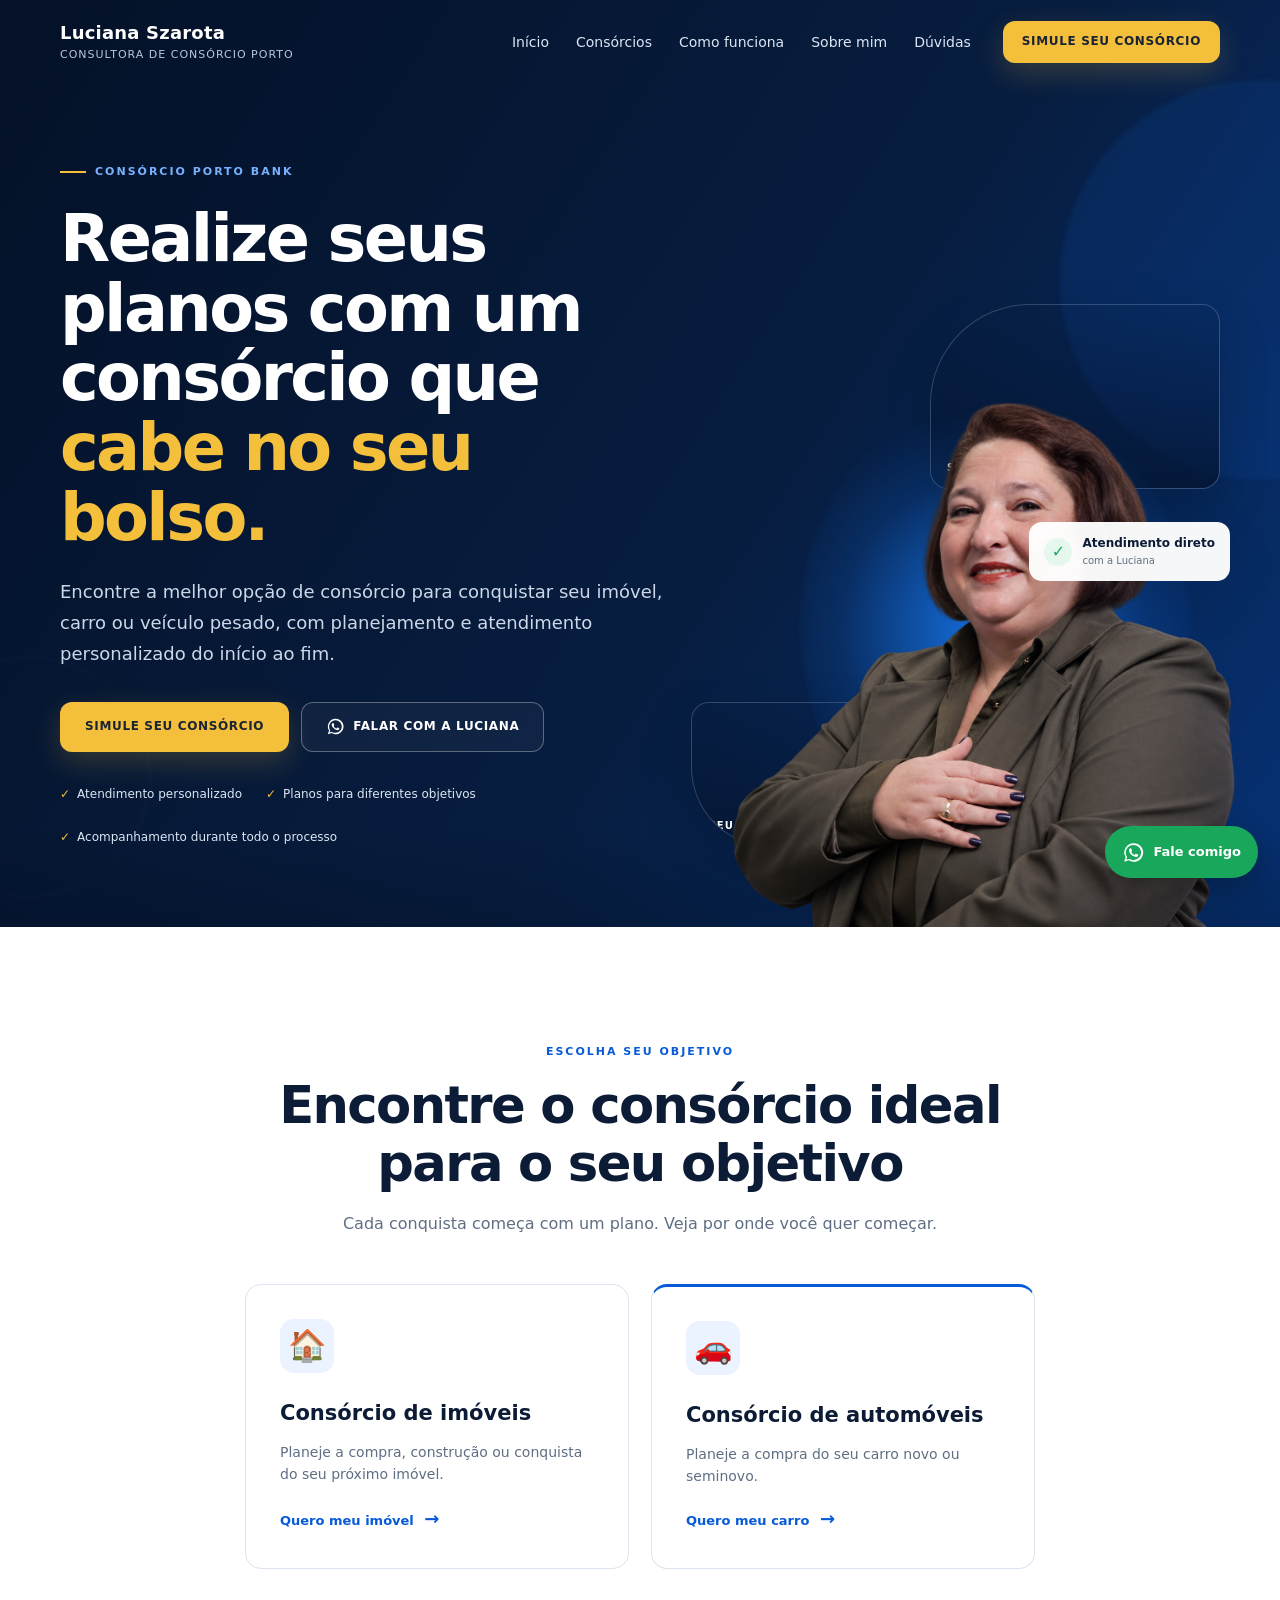
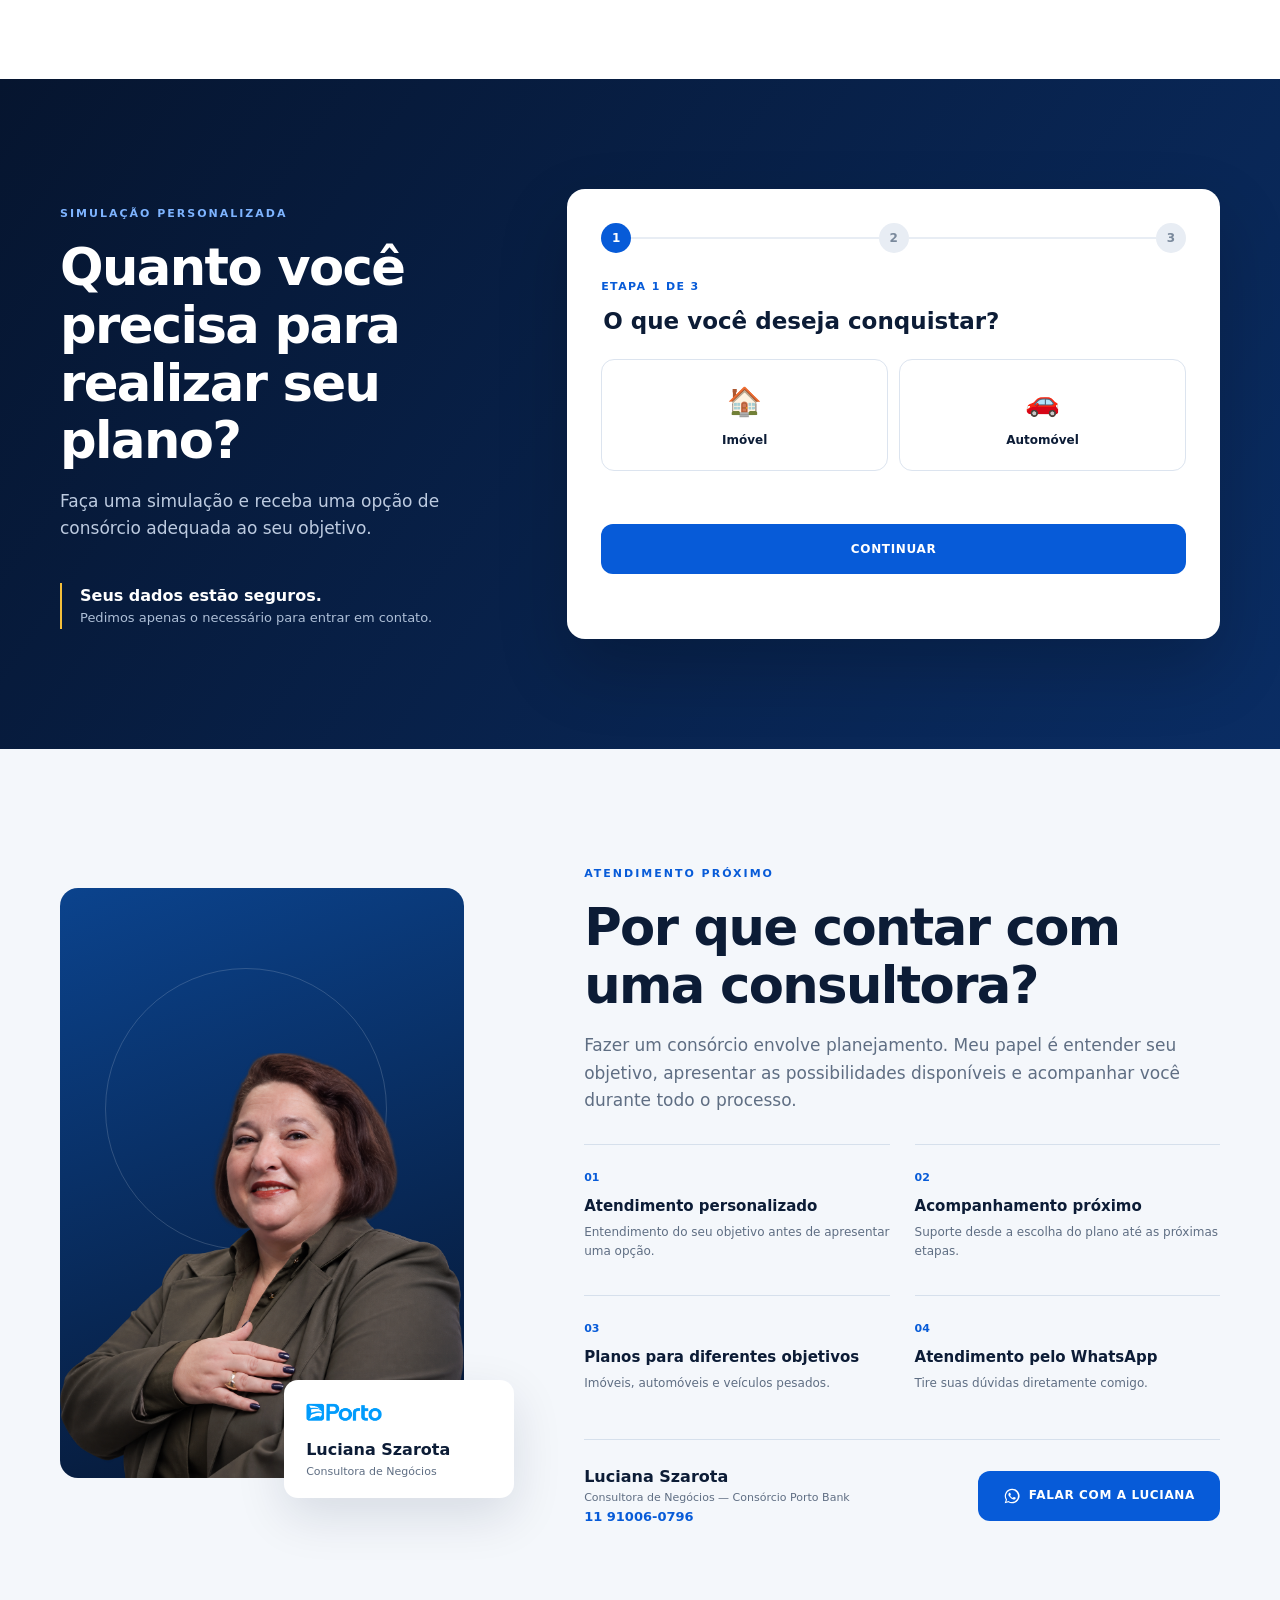
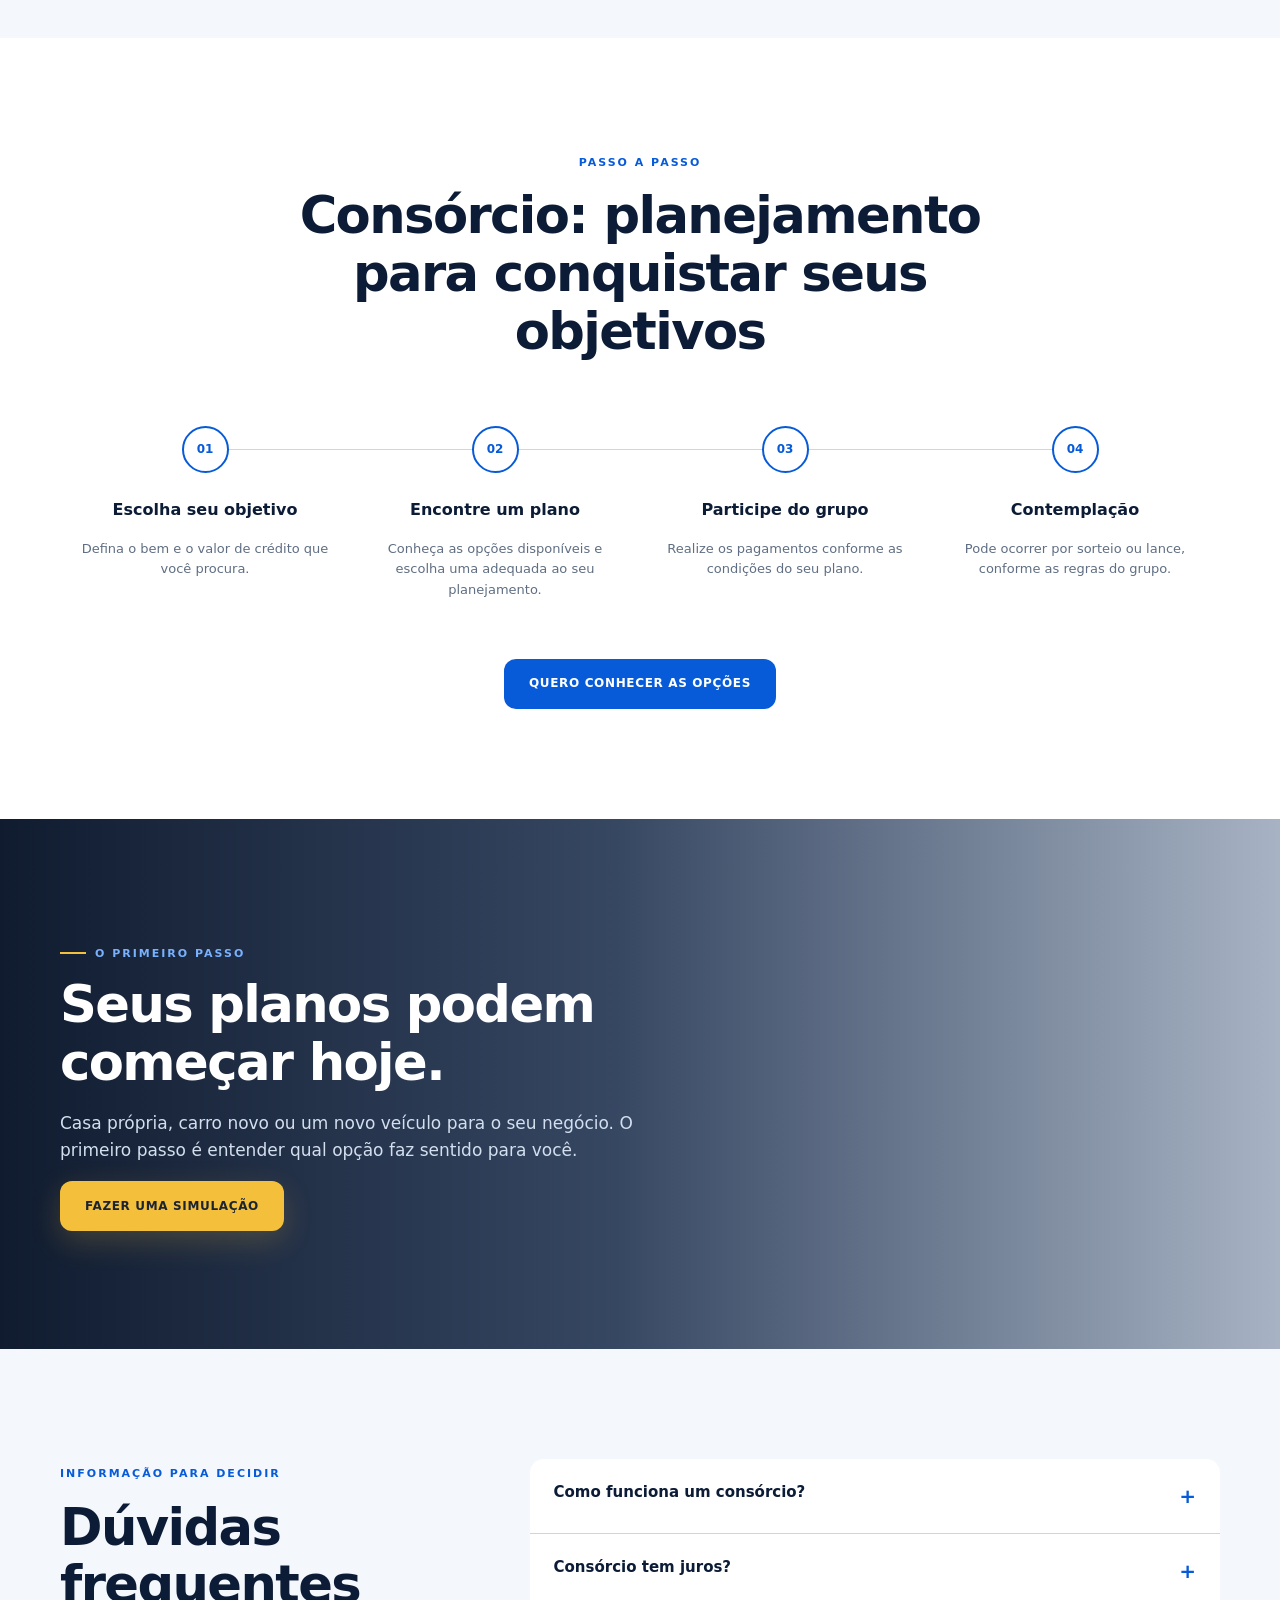
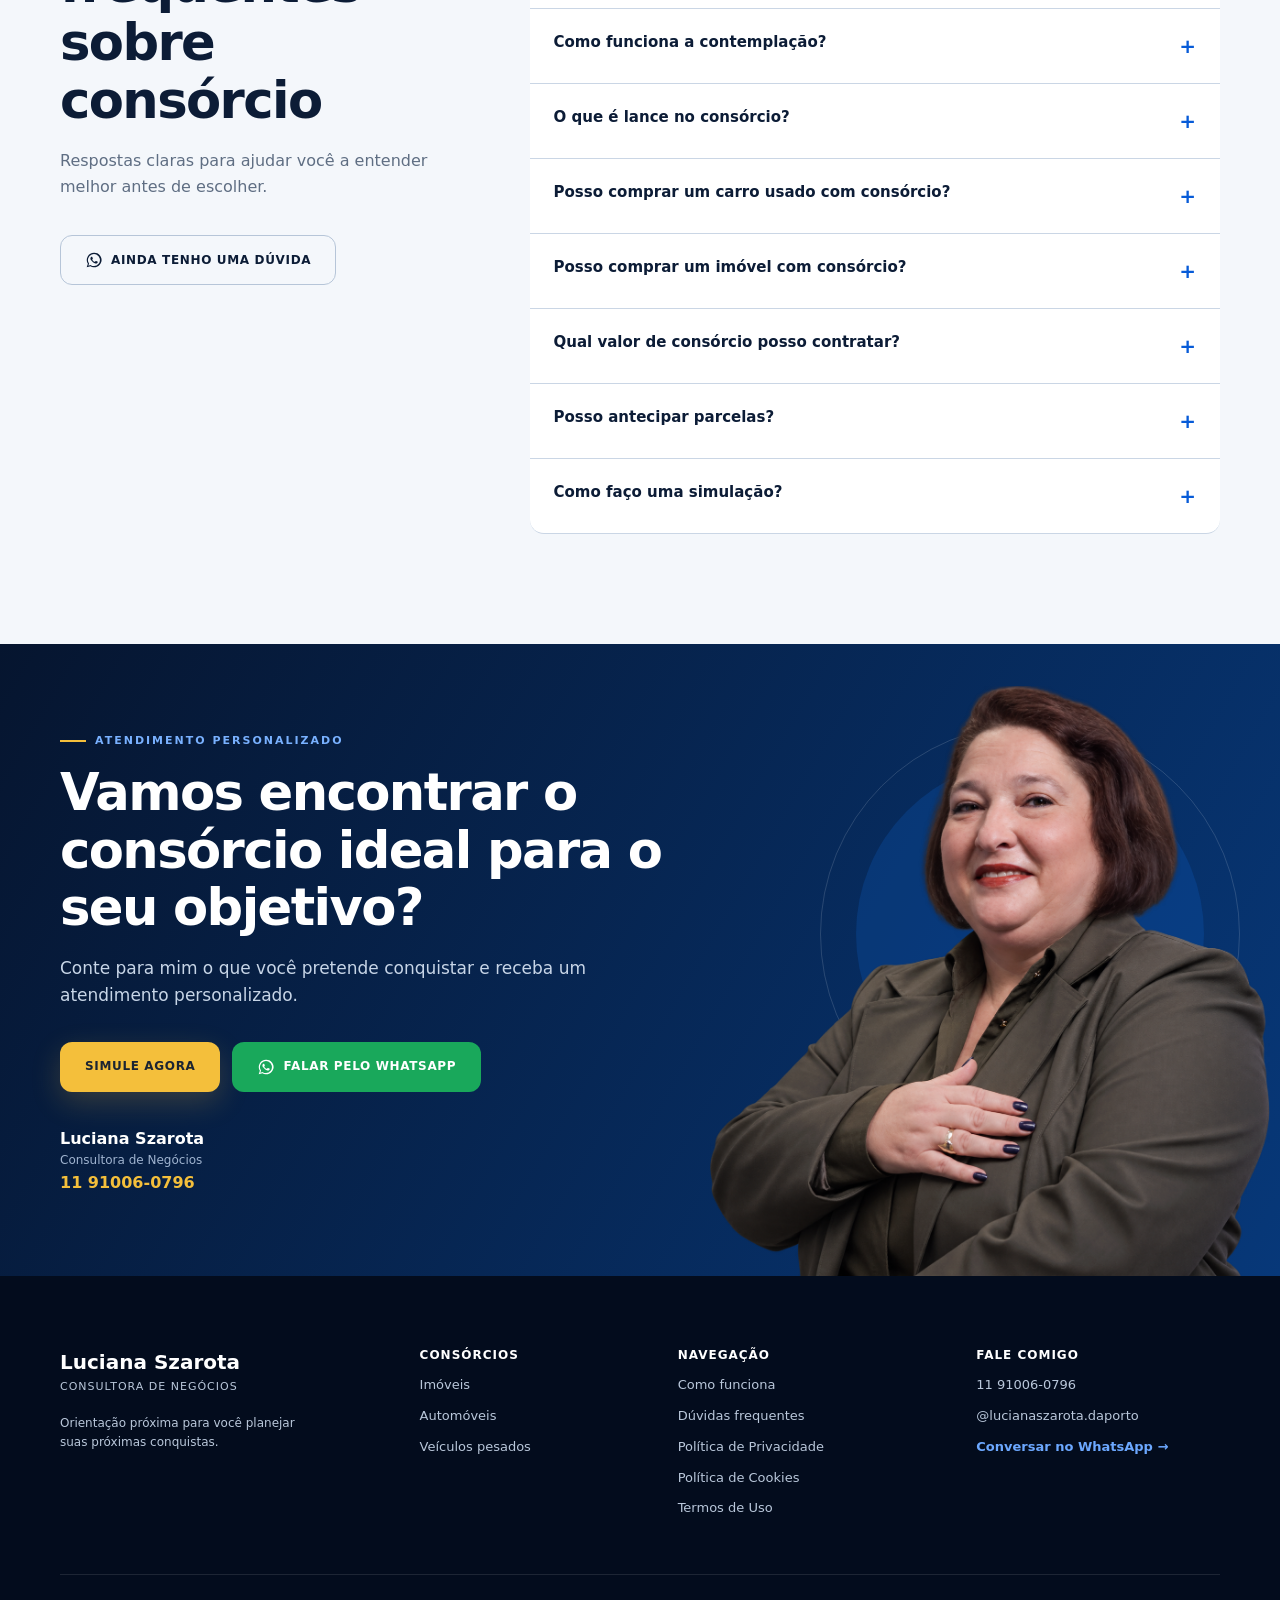
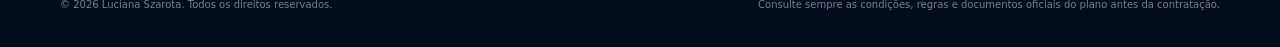
==== index.html @ fc669a44 "feat: Cria projeto" ====
<!doctype html>
<html lang="pt-BR">
<head>
  <meta charset="utf-8">
  <meta name="viewport" content="width=device-width, initial-scale=1">
  <title>Consórcio Porto Bank | Luciana Szarota - Consultora</title>
  <meta name="description" content="Simule seu consórcio de imóvel, automóvel ou veículo pesado com atendimento personalizado. Fale com Luciana Szarota e conheça as opções disponíveis.">
  <meta name="theme-color" content="#06152f">
  <link rel="canonical" href="https://lucianaszarota.com.br/">
  <meta property="og:type" content="website"><meta property="og:locale" content="pt_BR">
  <meta property="og:title" content="Consórcio Porto Bank | Luciana Szarota">
  <meta property="og:description" content="Planejamento e atendimento personalizado para o consórcio que combina com seu objetivo.">
  <meta property="og:url" content="https://lucianaszarota.com.br/">
  <meta property="og:image" content="https://lucianaszarota.com.br/img/luciana.png">
  <meta name="twitter:card" content="summary_large_image">
  <meta name="twitter:title" content="Consórcio Porto Bank | Luciana Szarota">
  <meta name="twitter:description" content="Simule seu consórcio com atendimento personalizado.">
  <link rel="preload" href="img/luciana.png" as="image" fetchpriority="high">
  <link rel="stylesheet" href="styles.css">
  <script type="application/ld+json">{"@context":"https://schema.org","@graph":[{"@type":"Person","name":"Luciana Szarota","jobTitle":"Consultora de Negócios — Consórcio Porto Bank","telephone":"+55 11 91006-0796","sameAs":["https://www.instagram.com/lucianaszarota.daporto/"]},{"@type":"WebSite","name":"Luciana Szarota — Consórcio Porto Bank","url":"https://lucianaszarota.com.br/","inLanguage":"pt-BR"}]}</script>
</head>
<body>
  <a class="skip-link" href="#conteudo">Pular para o conteúdo</a>
  <header class="site-header" id="header">
    <div class="container header-inner">
      <a class="brand" href="#inicio" aria-label="Luciana Szarota, início"><strong>Luciana Szarota</strong><span>Consultora de Consórcio Porto</span></a>
      <nav class="desktop-nav" aria-label="Navegação principal"><a href="#inicio">Início</a><a href="#consorcios">Consórcios</a><a href="#como-funciona">Como funciona</a><a href="#sobre">Sobre mim</a><a href="#duvidas">Dúvidas</a></nav>
      <a class="button button-gold header-cta" href="#simulacao" data-event="header_simulation_click">Simule seu consórcio</a>
      <button class="menu-toggle" aria-label="Abrir menu" aria-controls="mobile-menu" aria-expanded="false"><span></span><span></span><span></span></button>
    </div>
    <nav class="mobile-nav" id="mobile-menu" aria-label="Navegação móvel"><a href="#inicio">Início</a><a href="#consorcios">Consórcios</a><a href="#como-funciona">Como funciona</a><a href="#sobre">Sobre mim</a><a href="#duvidas">Dúvidas</a><a href="#simulacao">Simular agora</a></nav>
  </header>

  <main id="conteudo">
    <section class="hero" id="inicio">
      <div class="hero-orb orb-one"></div><div class="hero-orb orb-two"></div>
      <div class="container hero-grid">
        <div class="hero-copy reveal">
          <span class="eyebrow"><span></span> Consórcio Porto Bank</span>
          <h1>Realize seus planos com um consórcio que <em>cabe no seu bolso.</em></h1>
          <p class="hero-description">Encontre a melhor opção de consórcio para conquistar seu imóvel, carro ou veículo pesado, com planejamento e atendimento personalizado do início ao fim.</p>
          <div class="hero-actions"><a class="button button-gold" href="#simulacao" data-event="hero_simulation_click">Simule seu consórcio</a><a class="button button-outline" href="#" data-whatsapp="geral"><img class="whatsapp-icon" src="img/whatsapp.svg" alt="">Falar com a Luciana</a></div>
          <ul class="trust-list"><li>Atendimento personalizado</li><li>Planos para diferentes objetivos</li><li>Acompanhamento durante todo o processo</li></ul>
        </div>
        <div class="hero-visual reveal" aria-label="Luciana Szarota, consultora de consórcios">
          <div class="asset asset-house" aria-hidden="true"><span>Seu novo lar</span></div>
          <div class="asset asset-car" aria-hidden="true"><span>Seu próximo carro</span></div>
          <div class="portrait-halo"></div>
          <img class="luciana-hero" src="img/luciana.png" width="1224" height="1287" alt="Luciana Szarota, consultora de negócios" fetchpriority="high">
          <div class="consultant-badge"><span class="badge-check">✓</span><div><strong>Atendimento direto</strong><small>com a Luciana</small></div></div>
        </div>
      </div>
    </section>

    <section class="section categories" id="consorcios">
      <div class="container"><div class="section-heading reveal"><span class="kicker">Escolha seu objetivo</span><h2>Encontre o consórcio ideal para o seu objetivo</h2><p>Cada conquista começa com um plano. Veja por onde você quer começar.</p></div>
        <div class="category-grid">
          <article class="category-card reveal"><span class="line-icon" aria-hidden="true">🏠</span><h3>Consórcio de imóveis</h3><p>Planeje a compra, construção ou conquista do seu próximo imóvel.</p><a href="#simulacao" data-category="imovel">Quero meu imóvel <span>→</span></a></article>
          <article class="category-card featured reveal"><span class="line-icon" aria-hidden="true">🚗</span><h3>Consórcio de automóveis</h3><p>Planeje a compra do seu carro novo ou seminovo.</p><a href="#simulacao" data-category="automovel">Quero meu carro <span>→</span></a></article>
        </div>
      </div>
    </section>

    <section class="section simulator-section" id="simulacao">
      <div class="container simulator-grid">
        <div class="simulator-intro reveal"><span class="kicker light">Simulação personalizada</span><h2>Quanto você precisa para realizar seu plano?</h2><p>Faça uma simulação e receba uma opção de consórcio adequada ao seu objetivo.</p><div class="privacy-note"><strong>Seus dados estão seguros.</strong><span>Pedimos apenas o necessário para entrar em contato.</span></div></div>
        <form class="simulator reveal" id="lead-form" novalidate>
          <div class="steps" aria-label="Progresso da simulação"><span class="active">1</span><i></i><span>2</span><i></i><span>3</span></div>
          <div class="form-step active" data-step="1"><p class="step-label">Etapa 1 de 3</p><fieldset><legend>O que você deseja conquistar?</legend><div class="choice-grid"><label><input type="radio" name="objetivo" value="Imóvel"><span class="choice-icon">🏠</span><b>Imóvel</b></label><label><input type="radio" name="objetivo" value="Automóvel"><span class="choice-icon">🚗</span><b>Automóvel</b></label></div></fieldset><p class="form-error" role="alert"></p><button type="button" class="button button-blue next-step">Continuar</button></div>
          <div class="form-step" data-step="2"><p class="step-label">Etapa 2 de 3</p><label for="credito"><strong>Qual o valor aproximado do crédito que você procura?</strong></label><output id="credit-output" for="credito">R$ 250.000</output><input type="range" id="credito" name="credito" min="25000" max="1000000" step="5000" value="250000"><div class="range-labels"><span>R$ 25 mil</span><span>R$ 1 milhão</span></div><div class="step-buttons"><button type="button" class="text-button prev-step">← Voltar</button><button type="button" class="button button-blue next-step">Continuar</button></div></div>
          <div class="form-step" data-step="3"><p class="step-label">Etapa 3 de 3</p><p class="form-title">Como a Luciana pode falar com você?</p><div class="field-row"><label for="nome">Nome</label><input id="nome" name="nome" type="text" autocomplete="name" placeholder="Seu nome" required minlength="2"></div><div class="field-row"><label for="whatsapp">WhatsApp</label><input id="whatsapp" name="whatsapp" type="tel" inputmode="tel" autocomplete="tel" placeholder="(11) 99999-9999" required></div><div class="honeypot" aria-hidden="true"><label for="website">Não preencha</label><input id="website" name="website" tabindex="-1" autocomplete="off"></div><p class="form-error" role="alert"></p><div class="step-buttons"><button type="button" class="text-button prev-step">← Voltar</button><button type="submit" class="button button-gold">Quero receber minha simulação</button></div><small class="consent">Ao enviar seus dados, você concorda em ser contatado para receber informações relacionadas à sua simulação. Consulte nossa <a href="politica-de-privacidade.html">Política de Privacidade</a>.</small></div>
          <div class="form-success" role="status"><span class="success-icon">✓</span><h3>Simulação preparada!</h3><p>Continue pelo WhatsApp para enviar seus dados à Luciana e iniciar seu atendimento.</p><a class="button button-whatsapp" id="success-whatsapp" href="#">Continuar no WhatsApp</a></div>
        </form>
      </div>
    </section>

    <section class="section about" id="sobre"><div class="container about-grid"><div class="about-portrait reveal"><div class="portrait-card"><img src="img/luciana.png" width="1224" height="1287" loading="lazy" alt="Retrato da consultora Luciana Szarota"></div><div class="signature-card"><img src="img/porto.png" width="500" height="180" loading="lazy" alt="Porto Bank"><strong>Luciana Szarota</strong><span>Consultora de Negócios</span></div></div><div class="about-copy reveal"><span class="kicker">Atendimento próximo</span><h2>Por que contar com uma consultora?</h2><p class="lead">Fazer um consórcio envolve planejamento. Meu papel é entender seu objetivo, apresentar as possibilidades disponíveis e acompanhar você durante todo o processo.</p><div class="benefits"><div><span>01</span><h3>Atendimento personalizado</h3><p>Entendimento do seu objetivo antes de apresentar uma opção.</p></div><div><span>02</span><h3>Acompanhamento próximo</h3><p>Suporte desde a escolha do plano até as próximas etapas.</p></div><div><span>03</span><h3>Planos para diferentes objetivos</h3><p>Imóveis, automóveis e veículos pesados.</p></div><div><span>04</span><h3>Atendimento pelo WhatsApp</h3><p>Tire suas dúvidas diretamente comigo.</p></div></div><div class="contact-line"><div><strong>Luciana Szarota</strong><span>Consultora de Negócios — Consórcio Porto Bank</span><a href="tel:+5511910060796">11 91006-0796</a></div><a class="button button-blue" href="#" data-whatsapp="geral">Falar com a Luciana</a></div></div></div></section>

    <section class="section process" id="como-funciona"><div class="container"><div class="section-heading reveal"><span class="kicker">Passo a passo</span><h2>Consórcio: planejamento para conquistar seus objetivos</h2></div><div class="timeline"><article class="reveal"><span>01</span><h3>Escolha seu objetivo</h3><p>Defina o bem e o valor de crédito que você procura.</p></article><article class="reveal"><span>02</span><h3>Encontre um plano</h3><p>Conheça as opções disponíveis e escolha uma adequada ao seu planejamento.</p></article><article class="reveal"><span>03</span><h3>Participe do grupo</h3><p>Realize os pagamentos conforme as condições do seu plano.</p></article><article class="reveal"><span>04</span><h3>Contemplação</h3><p>Pode ocorrer por sorteio ou lance, conforme as regras do grupo.</p></article></div><div class="center"><a class="button button-blue" href="#simulacao">Quero conhecer as opções</a></div></div></section>

    <section class="dream-section"><div class="dream-overlay"></div><div class="container dream-content reveal"><span class="eyebrow"><span></span> O primeiro passo</span><h2>Seus planos podem começar hoje.</h2><p>Casa própria, carro novo ou um novo veículo para o seu negócio. O primeiro passo é entender qual opção faz sentido para você.</p><a class="button button-gold" href="#simulacao">Fazer uma simulação</a></div></section>

    <section class="section faq" id="duvidas"><div class="container faq-grid"><div class="faq-intro reveal"><span class="kicker">Informação para decidir</span><h2>Dúvidas frequentes sobre consórcio</h2><p>Respostas claras para ajudar você a entender melhor antes de escolher.</p><a class="button button-outline-dark" href="#" data-whatsapp="geral">Ainda tenho uma dúvida</a></div><div class="accordion reveal">
      <details><summary>Como funciona um consórcio?<span>+</span></summary><p>É uma modalidade de compra planejada em grupo. Os participantes contribuem mensalmente para formar um fundo comum destinado à aquisição dos bens ou serviços previstos no contrato.</p></details>
      <details><summary>Consórcio tem juros?<span>+</span></summary><p>O consórcio não cobra juros como um financiamento, mas possui custos previstos em contrato, como taxa de administração e, quando aplicáveis, fundo de reserva e seguros. Consulte as condições de cada plano.</p></details>
      <details><summary>Como funciona a contemplação?<span>+</span></summary><p>A contemplação dá acesso à carta de crédito e pode ocorrer por sorteio ou lance, sempre conforme as regras do grupo. Não é possível prometer quando ela acontecerá.</p></details>
      <details><summary>O que é lance no consórcio?<span>+</span></summary><p>É uma oferta para antecipar parte do saldo do consórcio e participar da disputa pela contemplação. As modalidades e critérios variam conforme o grupo.</p></details>
      <details><summary>Posso comprar um carro usado com consórcio?<span>+</span></summary><p>Sim, quando previsto nas regras do plano. Podem existir critérios relacionados à idade e às condições do veículo.</p></details>
      <details><summary>Posso comprar um imóvel com consórcio?<span>+</span></summary><p>Sim. Conforme o contrato, a carta de crédito pode ser usada para comprar, construir ou reformar um imóvel, respeitando a análise e as regras aplicáveis.</p></details>
      <details><summary>Qual valor de consórcio posso contratar?<span>+</span></summary><p>Há diferentes faixas de crédito. A melhor escolha depende do bem desejado e da sua capacidade de planejamento mensal.</p></details>
      <details><summary>Posso antecipar parcelas?<span>+</span></summary><p>Em muitos planos é possível antecipar pagamentos, seguindo as condições e a forma de abatimento previstas no contrato.</p></details>
      <details><summary>Como faço uma simulação?<span>+</span></summary><p>Escolha seu objetivo, informe o valor aproximado e seus dados de contato. A Luciana falará com você para entender sua necessidade e apresentar as opções disponíveis.</p></details>
    </div></div></section>

    <section class="final-cta"><div class="container final-grid"><div class="final-copy reveal"><span class="eyebrow"><span></span> Atendimento personalizado</span><h2>Vamos encontrar o consórcio ideal para o seu objetivo?</h2><p>Conte para mim o que você pretende conquistar e receba um atendimento personalizado.</p><div class="hero-actions"><a class="button button-gold" href="#simulacao">Simule agora</a><a class="button button-whatsapp" href="#" data-whatsapp="geral">Falar pelo WhatsApp</a></div><div class="final-contact"><strong>Luciana Szarota</strong><span>Consultora de Negócios</span><a href="tel:+5511910060796">11 91006-0796</a></div></div><div class="final-photo reveal"><div class="photo-ring"></div><img src="img/luciana.png" width="1224" height="1287" loading="lazy" alt="Luciana Szarota pronta para atender você"></div></div></section>
  </main>

  <footer><div class="container footer-grid"><div class="footer-brand"><strong>Luciana Szarota</strong><span>Consultora de Negócios</span><p>Orientação próxima para você planejar suas próximas conquistas.</p></div><div><h2>Consórcios</h2><a href="#consorcios" data-category="imovel">Imóveis</a><a href="#consorcios" data-category="automovel">Automóveis</a><a href="#consorcios" data-category="pesado">Veículos pesados</a></div><div><h2>Navegação</h2><a href="#como-funciona">Como funciona</a><a href="#duvidas">Dúvidas frequentes</a><a href="politica-de-privacidade.html">Política de Privacidade</a><a href="politica-de-cookies.html">Política de Cookies</a><a href="termos-de-uso.html">Termos de Uso</a></div><div><h2>Fale comigo</h2><a href="tel:+5511910060796">11 91006-0796</a><a href="https://instagram.com/lucianaszarota.daporto" target="_blank" rel="noopener">@lucianaszarota.daporto</a><a class="footer-wa" href="#" data-whatsapp="geral">Conversar no WhatsApp →</a></div></div><div class="container footer-bottom"><p>© <span id="year"></span> Luciana Szarota. Todos os direitos reservados.</p><p>Consulte sempre as condições, regras e documentos oficiais do plano antes da contratação.</p></div></footer>
  <a class="floating-whatsapp" href="#" data-whatsapp="geral" aria-label="Falar com Luciana pelo WhatsApp"><img class="whatsapp-icon" src="img/whatsapp.svg" alt=""><span class="wa-label">Fale comigo</span></a>
  <script src="script.js" defer></script>
</body>
</html>
---- styles.css ----
:root{--navy:#06152f;--navy-2:#09224a;--blue:#075bd8;--blue-light:#2d87ff;--gold:#f4bf3b;--gold-dark:#d99a0b;--white:#fff;--ink:#0c1c36;--muted:#5f6e83;--line:#dce4ef;--soft:#f4f7fb;--green:#19a85b;--radius:16px;--shadow:0 18px 50px rgba(5,24,55,.12)}
*{box-sizing:border-box}html{scroll-behavior:smooth;scroll-padding-top:90px}body{margin:0;font-family:Inter,ui-sans-serif,system-ui,-apple-system,"Segoe UI",sans-serif;color:var(--ink);background:#fff;line-height:1.6;-webkit-font-smoothing:antialiased}a{color:inherit;text-decoration:none}img{display:block;max-width:100%}button,input{font:inherit}.container{width:min(1160px,calc(100% - 40px));margin-inline:auto}.skip-link{position:fixed;left:18px;top:-60px;background:#fff;color:#000;padding:10px 14px;z-index:999;border-radius:8px}.skip-link:focus{top:12px}.site-header{position:fixed;inset:0 0 auto;z-index:100;color:#fff;transition:.3s}.site-header.scrolled,.site-header.menu-open{background:rgba(5,19,43,.94);backdrop-filter:blur(14px);box-shadow:0 1px 0 rgba(255,255,255,.09)}.header-inner{height:84px;display:flex;align-items:center;gap:32px}.brand{display:flex;flex-direction:column;line-height:1.15;white-space:nowrap}.brand strong{font-size:18px;letter-spacing:.2px}.brand span{font-size:11px;color:#b8c7de;margin-top:5px;text-transform:uppercase;letter-spacing:1px}.desktop-nav{margin-left:auto;display:flex;gap:27px;font-size:14px;color:#dce6f5}.desktop-nav a{transition:.2s}.desktop-nav a:hover{color:#fff}.button{display:inline-flex;align-items:center;justify-content:center;min-height:50px;padding:0 24px;border-radius:12px;border:1px solid transparent;text-transform:uppercase;font-weight:800;font-size:12px;letter-spacing:.65px;cursor:pointer;transition:transform .2s,box-shadow .2s,background .2s}.button:hover{transform:translateY(-2px)}.button:focus-visible,a:focus-visible,summary:focus-visible,input:focus-visible{outline:3px solid #74adff;outline-offset:3px}.button-gold{background:var(--gold);color:#1b2432;box-shadow:0 10px 30px rgba(244,191,59,.2)}.button-gold:hover{background:#ffd05a;box-shadow:0 12px 34px rgba(244,191,59,.3)}.button-blue{background:var(--blue);color:#fff}.button-blue:hover{background:#064eb9}.button-outline{border-color:rgba(255,255,255,.32);color:#fff;background:rgba(255,255,255,.04)}.button-outline-dark{border-color:#b6c5d8;color:var(--ink)}.button-whatsapp{background:var(--green);color:#fff}.header-cta{min-height:42px;padding:0 18px}.menu-toggle,.mobile-nav{display:none}.hero{position:relative;min-height:790px;overflow:hidden;background:linear-gradient(123deg,#041127 0%,#071d40 58%,#063c8e 120%);color:#fff;padding:155px 0 60px}.hero:after{content:"";position:absolute;inset:auto 0 0;height:100px;background:linear-gradient(transparent,rgba(1,9,23,.25));pointer-events:none}.hero-grid{display:grid;grid-template-columns:54% 46%;align-items:center;position:relative;z-index:2}.hero-copy{padding-bottom:20px}.eyebrow,.kicker{display:inline-flex;align-items:center;gap:9px;text-transform:uppercase;letter-spacing:2px;font-size:11px;font-weight:800;color:#79b1ff}.eyebrow span{width:26px;height:2px;background:var(--gold)}h1,h2,h3,p{margin-top:0}h1{font-size:clamp(42px,5.1vw,70px);line-height:1.07;letter-spacing:-2.6px;margin:23px 0 24px;max-width:720px}h1 em{color:var(--gold);font-style:normal}.hero-description{font-size:18px;line-height:1.72;color:#ccd8e9;max-width:660px}.hero-actions{display:flex;gap:12px;margin-top:32px;flex-wrap:wrap}.trust-list{display:flex;gap:24px;flex-wrap:wrap;list-style:none;padding:0;margin:33px 0 0;color:#dce6f4;font-size:12px}.trust-list li:before{content:"✓";color:var(--gold);font-weight:900;margin-right:7px}.hero-visual{height:585px;position:relative;align-self:end}.luciana-hero{position:absolute;z-index:4;bottom:-64px;right:-15px;width:94%;max-height:590px;object-fit:contain;object-position:bottom}.portrait-halo{position:absolute;width:390px;height:470px;right:30px;bottom:5px;background:radial-gradient(circle,#1674e6 0%,rgba(20,101,207,.2) 50%,transparent 72%);border-radius:50%;filter:blur(2px)}.asset{position:absolute;background-size:cover;background-position:center;border:1px solid rgba(255,255,255,.18);box-shadow:0 20px 50px rgba(0,0,0,.2);overflow:hidden}.asset:after{content:"";position:absolute;inset:0;background:linear-gradient(180deg,rgba(4,18,43,.08),rgba(4,18,43,.72))}.asset span{position:absolute;z-index:1;left:16px;bottom:12px;font-size:10px;text-transform:uppercase;letter-spacing:1.2px;font-weight:800}.asset-house{width:290px;height:185px;right:0;top:22px;border-radius:100px 18px 18px 18px;background-image:url('https://images.unsplash.com/photo-1600607687939-ce8a6c25118c?auto=format&fit=crop&w=700&q=75')}.asset-car{width:275px;height:145px;left:5px;bottom:20px;border-radius:18px 18px 18px 80px;background-image:url('https://images.unsplash.com/photo-1503376780353-7e6692767b70?auto=format&fit=crop&w=700&q=75')}.consultant-badge{position:absolute;z-index:7;right:-10px;top:240px;background:rgba(255,255,255,.96);color:var(--ink);padding:12px 15px;border-radius:13px;display:flex;align-items:center;gap:10px;box-shadow:var(--shadow)}.consultant-badge strong,.consultant-badge small{display:block}.consultant-badge strong{font-size:12px}.consultant-badge small{font-size:10px;color:var(--muted)}.badge-check{display:grid;place-items:center;width:28px;height:28px;border-radius:50%;background:#e6f8ee;color:var(--green);font-weight:900}.hero-orb{position:absolute;border-radius:50%;filter:blur(2px)}.orb-one{width:400px;height:400px;background:rgba(19,102,221,.12);right:-180px;top:80px}.orb-two{width:240px;height:240px;border:1px solid rgba(255,255,255,.07);left:-90px;bottom:30px}.section{padding:110px 0}.section-heading{text-align:center;max-width:730px;margin:0 auto 48px}.kicker{color:var(--blue)}.kicker.light{color:#7eb4ff}.section-heading h2,.about-copy h2,.simulator-intro h2,.faq-intro h2,.dream-content h2,.final-copy h2{font-size:clamp(34px,4vw,52px);line-height:1.13;letter-spacing:-1.6px;margin:14px 0 18px}.section-heading p,.faq-intro>p{color:var(--muted)}.categories{background:#fff}.category-grid{display:grid;grid-template-columns:repeat(3,1fr);gap:22px}.category-card{border:1px solid var(--line);padding:34px;border-radius:var(--radius);min-height:285px;display:flex;flex-direction:column;transition:.25s;background:#fff}.category-card:hover{transform:translateY(-6px);box-shadow:var(--shadow);border-color:#a8c8f5}.category-card.featured{border-top:3px solid var(--blue)}.line-icon{width:54px;height:54px;border-radius:14px;background:#eaf3ff;color:var(--blue);display:grid;place-items:center;font-size:31px;margin-bottom:24px}.category-card h3{font-size:21px;margin-bottom:10px}.category-card p{color:var(--muted);font-size:14px}.category-card a{margin-top:auto;color:var(--blue);font-weight:800;font-size:13px}.category-card a span{font-size:18px;margin-left:6px}.simulator-section{background:linear-gradient(125deg,#06152f,#0a2d64);color:#fff}.simulator-grid{display:grid;grid-template-columns:42% 58%;gap:72px;align-items:center}.simulator-intro p{color:#bdcbe0;font-size:17px}.privacy-note{margin-top:40px;border-left:2px solid var(--gold);padding-left:18px}.privacy-note strong,.privacy-note span{display:block}.privacy-note span{font-size:13px;color:#aebfd7}.simulator{background:#fff;color:var(--ink);padding:34px;border-radius:18px;min-height:450px;box-shadow:0 30px 70px rgba(0,0,0,.2)}.steps{display:flex;align-items:center;margin-bottom:25px}.steps span{width:30px;height:30px;border-radius:50%;display:grid;place-items:center;background:#e8edf4;color:#7a899c;font-size:12px;font-weight:800}.steps span.active{background:var(--blue);color:#fff}.steps i{height:2px;flex:1;background:#e8edf4}.steps i.active{background:var(--blue)}.form-step,.form-success{display:none}.form-step.active,.form-success.active{display:block}.step-label{color:var(--blue);font-size:11px;text-transform:uppercase;letter-spacing:1.4px;font-weight:800}.form-step legend,.form-title,.form-step label>strong{font-size:23px;font-weight:800;line-height:1.25;margin-bottom:23px}.form-step fieldset{border:0;padding:0;margin:0}.choice-grid{display:grid;grid-template-columns:repeat(3,1fr);gap:11px}.choice-grid label{cursor:pointer}.choice-grid input{position:absolute;opacity:0}.choice-grid label>span,.choice-grid label>b{display:block}.choice-grid label{border:1px solid var(--line);border-radius:13px;padding:20px 10px;text-align:center;transition:.2s}.choice-grid label:has(input:checked){background:#edf5ff;border-color:var(--blue);box-shadow:0 0 0 1px var(--blue)}.choice-grid label:focus-within{outline:3px solid #74adff;outline-offset:2px}.choice-icon{font-size:28px;color:var(--blue)}.choice-grid b{font-size:12px;margin-top:7px}.form-step>.button{width:100%;margin-top:25px}output{display:block;font-size:38px;color:var(--blue);font-weight:900;margin:32px 0 20px;letter-spacing:-1px}input[type=range]{width:100%;accent-color:var(--blue)}.range-labels{display:flex;justify-content:space-between;color:var(--muted);font-size:11px}.step-buttons{display:flex;justify-content:space-between;align-items:center;gap:16px;margin-top:35px}.text-button{border:0;background:transparent;color:var(--muted);cursor:pointer}.field-row{margin-bottom:15px}.field-row label{display:block;font-size:12px;font-weight:800;margin-bottom:6px}.field-row input{width:100%;height:50px;border:1px solid #ccd6e4;border-radius:10px;padding:0 14px}.field-row input:focus{border-color:var(--blue)}.consent{display:block;color:#6c798a;line-height:1.45;margin-top:18px;font-size:10px}.consent a{text-decoration:underline}.form-error{color:#b3261e;font-size:12px;margin:10px 0 0;min-height:18px}.honeypot{position:absolute;left:-9999px}.form-success{text-align:center;padding:30px 5px}.form-success .success-icon{display:grid;place-items:center;width:70px;height:70px;border-radius:50%;background:#e7f8ef;color:var(--green);font-size:30px;font-weight:900;margin:0 auto 20px}.form-success h3{font-size:28px}.form-success p{color:var(--muted)}.about{background:var(--soft)}.about-grid{display:grid;grid-template-columns:42% 58%;gap:70px;align-items:center}.about-portrait{position:relative;height:610px}.portrait-card{position:absolute;inset:0 50px 20px 0;border-radius:18px;overflow:hidden;background:linear-gradient(160deg,#0b438d,#06152f)}.portrait-card:before{content:"";position:absolute;width:280px;height:280px;border:1px solid rgba(255,255,255,.16);border-radius:50%;left:45px;top:80px}.portrait-card img{height:100%;width:100%;object-fit:contain;object-position:bottom;position:relative;z-index:1}.signature-card{position:absolute;z-index:3;right:0;bottom:0;background:#fff;border-radius:14px;padding:18px 22px;box-shadow:var(--shadow);width:230px}.signature-card img{width:76px;height:28px;object-fit:contain;object-position:left;margin-bottom:11px}.signature-card strong,.signature-card span{display:block}.signature-card span{font-size:11px;color:var(--muted)}.lead{color:var(--muted);font-size:17px}.benefits{display:grid;grid-template-columns:1fr 1fr;gap:4px 25px;margin-top:30px}.benefits>div{border-top:1px solid #d6e0ec;padding:18px 0}.benefits span{color:var(--blue);font-size:11px;font-weight:900}.benefits h3{font-size:15px;margin:5px 0}.benefits p{font-size:12px;color:var(--muted)}.contact-line{display:flex;align-items:center;justify-content:space-between;border-top:1px solid #d6e0ec;margin-top:16px;padding-top:24px;gap:15px}.contact-line strong,.contact-line span,.contact-line div>a{display:block}.contact-line span{font-size:11px;color:var(--muted)}.contact-line div>a{font-size:13px;color:var(--blue);font-weight:800}.process{background:#fff}.timeline{display:grid;grid-template-columns:repeat(4,1fr);margin:65px 0 45px;position:relative}.timeline:before{content:"";position:absolute;height:1px;background:#cbd7e5;left:12.5%;right:12.5%;top:23px}.timeline article{position:relative;padding:0 19px;text-align:center}.timeline article>span{position:relative;z-index:1;display:grid;place-items:center;margin:0 auto 24px;width:47px;height:47px;border-radius:50%;background:#fff;border:2px solid var(--blue);color:var(--blue);font-weight:900;font-size:12px}.timeline h3{font-size:16px}.timeline p{color:var(--muted);font-size:13px}.center{text-align:center}.dream-section{position:relative;min-height:530px;display:flex;align-items:center;background:url('https://images.unsplash.com/photo-1600607687920-4e2a09cf159d?auto=format&fit=crop&w=1800&q=78') center/cover;color:#fff}.dream-overlay{position:absolute;inset:0;background:linear-gradient(90deg,rgba(3,15,36,.95) 0%,rgba(4,25,59,.8) 48%,rgba(4,38,86,.35))}.dream-content{position:relative;max-width:1160px}.dream-content h2{max-width:650px}.dream-content p{max-width:580px;color:#d3dfef;font-size:17px}.faq{background:var(--soft)}.faq-grid{display:grid;grid-template-columns:36% 64%;gap:75px;align-items:start}.faq-intro{position:sticky;top:120px}.faq-intro .button{margin-top:20px}.accordion details{border-bottom:1px solid #cad6e5;background:#fff}.accordion details:first-child{border-radius:14px 14px 0 0}.accordion details:last-child{border-radius:0 0 14px 14px}.accordion summary{list-style:none;cursor:pointer;padding:21px 24px;display:flex;justify-content:space-between;gap:20px;font-weight:800;font-size:15px}.accordion summary::-webkit-details-marker{display:none}.accordion summary span{font-size:20px;color:var(--blue);transition:.2s}.accordion details[open] summary span{transform:rotate(45deg)}.accordion details p{padding:0 50px 22px 24px;color:var(--muted);font-size:14px}.final-cta{background:linear-gradient(120deg,#06152f,#073879);color:#fff;overflow:hidden}.final-grid{display:grid;grid-template-columns:58% 42%;min-height:610px;align-items:center}.final-copy{padding:80px 0;position:relative;z-index:2}.final-copy p{color:#c7d5e7;font-size:17px;max-width:610px}.final-contact{margin-top:34px}.final-contact strong,.final-contact span,.final-contact a{display:block}.final-contact span{color:#9fb3cf;font-size:12px}.final-contact a{color:var(--gold);font-weight:800}.final-photo{height:100%;position:relative}.final-photo img{position:absolute;height:95%;width:115%;max-width:none;bottom:0;right:-50px;object-fit:contain;object-position:bottom}.photo-ring{position:absolute;width:420px;height:420px;border-radius:50%;border:1px solid rgba(255,255,255,.14);right:-20px;top:80px}.photo-ring:after{content:"";position:absolute;inset:35px;border-radius:50%;background:rgba(17,99,209,.22)}footer{background:#030c1d;color:#b9c7da;padding:70px 0 24px}.footer-grid{display:grid;grid-template-columns:1.5fr 1fr 1.2fr 1.2fr;gap:55px}.footer-grid h2{font-size:12px;color:#fff;text-transform:uppercase;letter-spacing:1px}.footer-grid a{display:block;font-size:13px;margin:10px 0}.footer-grid a:hover{color:#fff}.footer-brand strong,.footer-brand span{display:block}.footer-brand strong{font-size:20px;color:#fff}.footer-brand span{font-size:11px;text-transform:uppercase;letter-spacing:1px}.footer-brand p{font-size:12px;max-width:260px;margin-top:18px}.footer-wa{color:#6ca8ff!important;font-weight:800}.footer-bottom{border-top:1px solid rgba(255,255,255,.1);margin-top:45px;padding-top:22px;display:flex;justify-content:space-between;gap:30px;font-size:10px;color:#70809a}.floating-whatsapp{position:fixed;right:22px;bottom:22px;z-index:80;background:var(--green);color:#fff;height:52px;border-radius:26px;padding:0 17px;display:flex;align-items:center;gap:8px;box-shadow:0 10px 30px rgba(0,0,0,.25);font-size:13px;font-weight:800}.floating-whatsapp>span:first-child{font-size:22px}.reveal{opacity:0;transform:translateY(22px);transition:opacity .7s,transform .7s}.reveal.visible{opacity:1;transform:none}
@media(max-width:980px){.desktop-nav,.header-cta{display:none}.menu-toggle{margin-left:auto;width:44px;height:44px;border:0;background:transparent;display:flex;flex-direction:column;justify-content:center;gap:5px}.menu-toggle span{width:23px;height:2px;background:#fff;margin:auto}.mobile-nav{display:none;background:#06152f;padding:10px 20px 25px}.mobile-nav.open{display:grid}.mobile-nav a{padding:12px;border-bottom:1px solid rgba(255,255,255,.08)}.hero{padding-top:130px}.hero-grid{grid-template-columns:1fr}.hero-copy{text-align:center}.hero-description{margin-inline:auto}.hero-actions,.trust-list{justify-content:center}.hero-visual{height:560px;max-width:620px;width:100%;margin:15px auto 0}.luciana-hero{right:0}.simulator-grid,.about-grid,.faq-grid{grid-template-columns:1fr}.simulator-grid{gap:40px}.about-grid{gap:50px}.about-portrait{max-width:580px;width:100%;margin:auto}.faq-grid{gap:40px}.faq-intro{position:static}.timeline{grid-template-columns:1fr 1fr;gap:35px}.timeline:before{display:none}.final-grid{grid-template-columns:1fr 42%}.footer-grid{grid-template-columns:1fr 1fr}}
@media(max-width:680px){.container{width:min(100% - 28px,1160px)}.header-inner{height:70px}.brand strong{font-size:16px}.hero{padding:112px 0 0;min-height:auto}.hero-grid{display:flex;flex-direction:column}.hero-copy{text-align:left}.eyebrow{font-size:10px}h1{font-size:42px;line-height:1.08;letter-spacing:-1.7px;margin:18px 0}.hero-description{font-size:15px;line-height:1.65}.hero-actions{display:grid;justify-content:stretch}.hero-actions .button{width:100%}.trust-list{order:2;display:grid;gap:8px;justify-content:start;margin:20px 0 28px}.hero-visual{order:1;height:470px;margin-top:10px}.luciana-hero{width:103%;right:-7%;bottom:-8px;max-height:475px}.asset-house{width:61%;height:140px;top:20px;right:0}.asset-car{width:58%;height:105px;left:0;bottom:28px}.consultant-badge{right:0;top:190px}.portrait-halo{width:300px;height:370px;right:0}.section{padding:78px 0}.section-heading{text-align:left}.section-heading h2,.about-copy h2,.simulator-intro h2,.faq-intro h2,.dream-content h2,.final-copy h2{font-size:34px}.category-grid{grid-template-columns:1fr}.category-card{min-height:250px}.simulator-section{padding-top:75px}.simulator{padding:24px 18px;min-height:470px}.choice-grid{grid-template-columns:1fr}.choice-grid label{display:flex;align-items:center;gap:14px;text-align:left;padding:13px 17px}.choice-icon{font-size:23px}.choice-grid b{margin:0}.form-step legend,.form-title,.form-step label>strong{font-size:20px}.step-buttons{align-items:stretch}.step-buttons .button{flex:1;padding:0 12px}.about-portrait{height:500px}.portrait-card{right:20px}.signature-card{width:200px}.benefits{grid-template-columns:1fr}.contact-line{align-items:flex-start;flex-direction:column}.timeline{grid-template-columns:1fr}.timeline article{text-align:left;padding-left:70px;min-height:95px}.timeline article>span{position:absolute;left:0;top:0}.dream-section{min-height:520px;background-position:64% center}.dream-overlay{background:linear-gradient(90deg,rgba(3,15,36,.96),rgba(4,25,59,.72))}.faq-grid{gap:30px}.accordion summary{padding:18px;font-size:14px}.accordion details p{padding:0 40px 18px 18px}.final-grid{display:flex;flex-direction:column}.final-copy{padding:75px 0 25px}.final-photo{height:410px;width:100%}.final-photo img{right:-10%;width:120%}.photo-ring{width:330px;height:330px;right:-20px;top:30px}.footer-grid{grid-template-columns:1fr;gap:25px}.footer-bottom{display:block}.wa-label{display:none}.floating-whatsapp{width:52px;padding:0;justify-content:center}.reveal{transform:translateY(14px)}}
@media(prefers-reduced-motion:reduce){html{scroll-behavior:auto}*,*:before,*:after{animation-duration:.01ms!important;transition-duration:.01ms!important}.reveal{opacity:1;transform:none}}

/* Responsive refinements */
html,body{overflow-x:hidden}body.menu-locked{overflow:hidden;touch-action:none}.container{min-width:0}.category-grid{grid-template-columns:repeat(2,minmax(0,1fr));max-width:790px;margin-inline:auto}.choice-grid{grid-template-columns:repeat(2,minmax(0,1fr))}.simulator-grid{grid-template-columns:minmax(0,2fr) minmax(0,3fr)}.about-grid{grid-template-columns:minmax(0,5fr) minmax(0,7fr)}.faq-grid{grid-template-columns:minmax(0,4fr) minmax(0,7fr)}.simulator-grid>*,.about-grid>*,.faq-grid>*{min-width:0}.mobile-nav-backdrop{display:none}
@media(max-width:1120px){.simulator-grid{grid-template-columns:minmax(0,2fr) minmax(0,3fr);gap:34px}.simulator{padding:27px}.about-grid{grid-template-columns:minmax(0,5fr) minmax(0,7fr);gap:36px}.about-copy h2{font-size:40px}.contact-line{align-items:flex-start;flex-direction:column}.faq-grid{grid-template-columns:minmax(0,4fr) minmax(0,7fr);gap:36px}.section{padding-block:90px}}
@media(max-width:980px){.menu-toggle{position:relative;z-index:122;align-items:center;gap:3px}.menu-toggle span{margin:0;transition:transform .25s,opacity .2s}.menu-toggle[aria-expanded="true"] span:nth-child(1){transform:translateY(5px) rotate(45deg)}.menu-toggle[aria-expanded="true"] span:nth-child(2){opacity:0}.menu-toggle[aria-expanded="true"] span:nth-child(3){transform:translateY(-5px) rotate(-45deg)}.mobile-nav{display:flex;position:fixed;z-index:120;right:0;top:0;bottom:0;width:min(430px,88vw);padding:94px 26px 35px;background:linear-gradient(155deg,#092552,#041127);box-shadow:-24px 0 60px rgba(0,0,0,.38);flex-direction:column;transform:translateX(105%);visibility:hidden;transition:transform .32s ease,visibility .32s}.mobile-nav.open{display:flex;transform:translateX(0);visibility:visible}.mobile-nav:before{content:"Menu";color:#7fb4ff;font-size:11px;font-weight:800;text-transform:uppercase;letter-spacing:1.8px;margin:0 12px 14px}.mobile-nav a{padding:15px 12px;border-bottom:1px solid rgba(255,255,255,.1);font-size:17px}.mobile-nav a:nth-child(3){margin-top:18px;border:0;border-radius:12px;text-align:center;background:var(--gold);color:#172235;font-size:12px;font-weight:900;text-transform:uppercase}.mobile-nav-backdrop{display:block;position:fixed;z-index:110;inset:0;background:rgba(1,8,20,.62);opacity:0;visibility:hidden;transition:.3s}.mobile-nav-backdrop.open{opacity:1;visibility:visible}.simulator-grid,.about-grid,.faq-grid{grid-template-columns:minmax(0,1fr)}.about-copy h2{font-size:clamp(34px,5vw,48px)}}
@media(max-width:680px){.category-grid,.choice-grid{grid-template-columns:1fr}.mobile-nav{width:88vw}.line-icon{font-size:25px}.choice-icon{font-size:23px}}
.whatsapp-icon{width:19px;height:19px;flex:0 0 19px;color:currentColor}.button .whatsapp-icon{margin-right:8px}.floating-whatsapp .whatsapp-icon{width:23px;height:23px;flex-basis:23px}.floating-whatsapp>span:first-child{font-size:inherit}
.button[data-whatsapp]:not(:has(.whatsapp-icon))::before{content:"";width:18px;height:18px;flex:0 0 18px;margin-right:8px;background:currentColor;-webkit-mask:url("img/whatsapp.svg") center/contain no-repeat;mask:url("img/whatsapp.svg") center/contain no-repeat}

/* Navigation and tablet alignment fixes */
.menu-toggle{cursor:pointer}
html.menu-locked,body.menu-locked{overflow:hidden!important;overscroll-behavior:none}
@media(max-width:980px){.mobile-nav{top:0;bottom:auto;height:100vh;height:100dvh;min-height:100vh;overflow-y:auto;background:#06152f}.mobile-nav-backdrop{height:100vh;height:100dvh}.hero-copy{width:100%;max-width:820px;margin-inline:auto}.hero-copy h1{margin-left:auto;margin-right:auto}.hero-copy .hero-description{margin-left:auto;margin-right:auto}}
@media(max-width:680px){.hero-copy{max-width:none}.hero-copy h1{margin-left:0;margin-right:0}.hero-copy .hero-description{margin-left:0;margin-right:0}}
@media(max-width:980px){.mobile-nav a:nth-child(3){margin-top:0;border-bottom:1px solid rgba(255,255,255,.1);border-radius:0;text-align:left;background:transparent;color:inherit;font-size:17px;font-weight:400;text-transform:none}.mobile-nav a:last-child{margin-top:18px;border:0;border-radius:12px;text-align:center;background:var(--gold);color:#172235;font-size:12px;font-weight:900;text-transform:uppercase}}
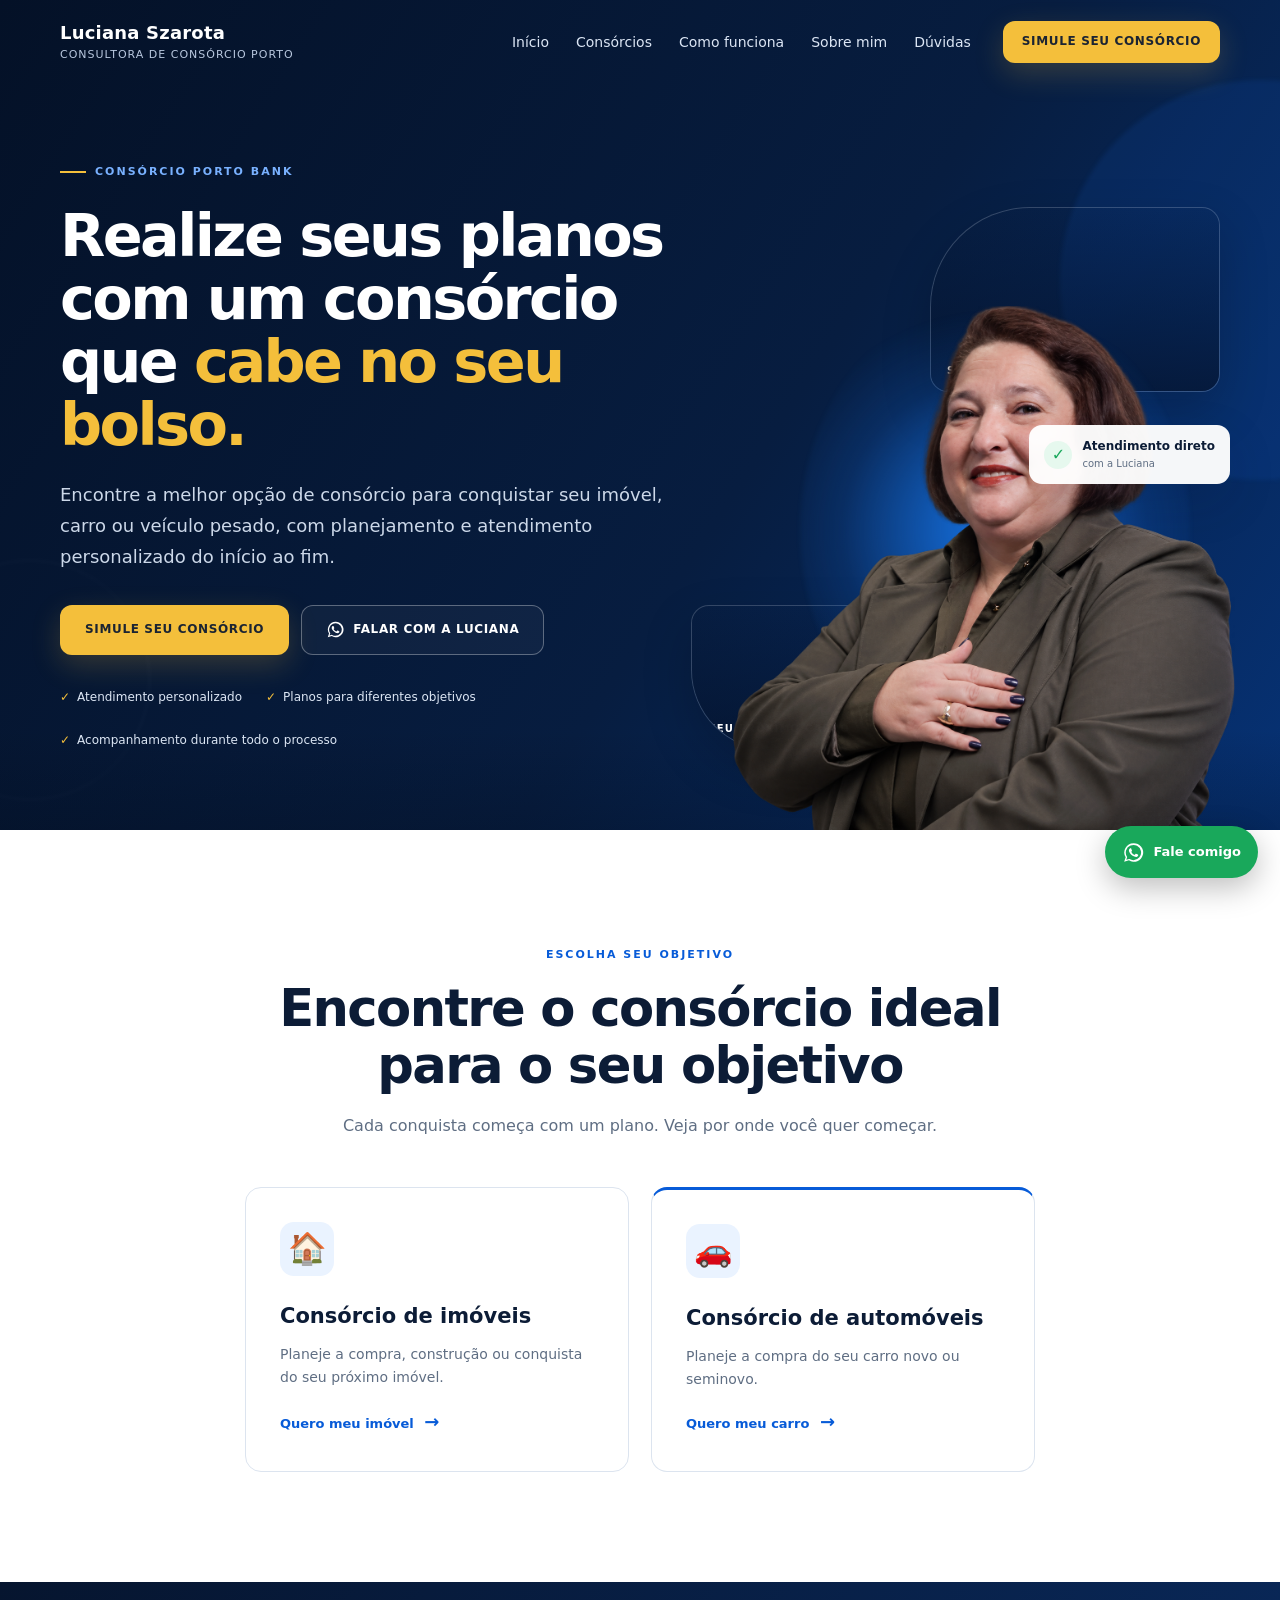
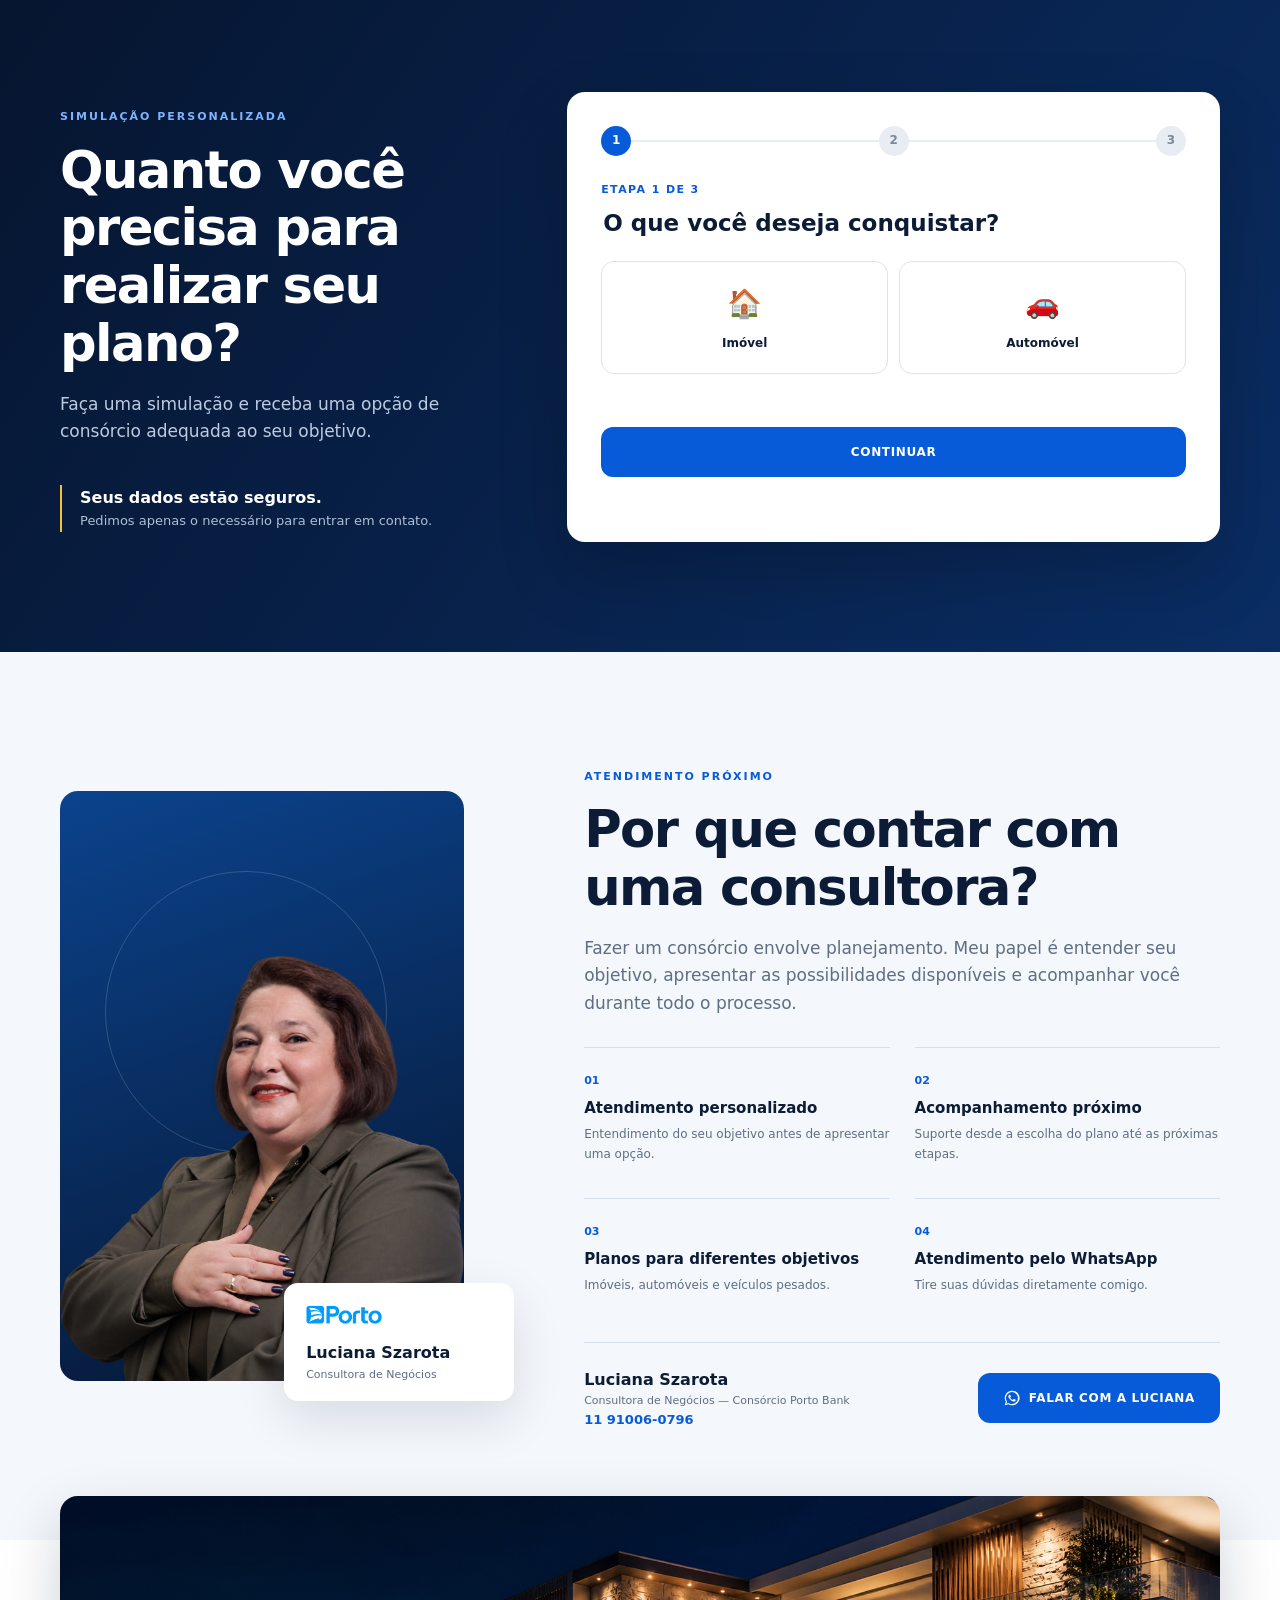
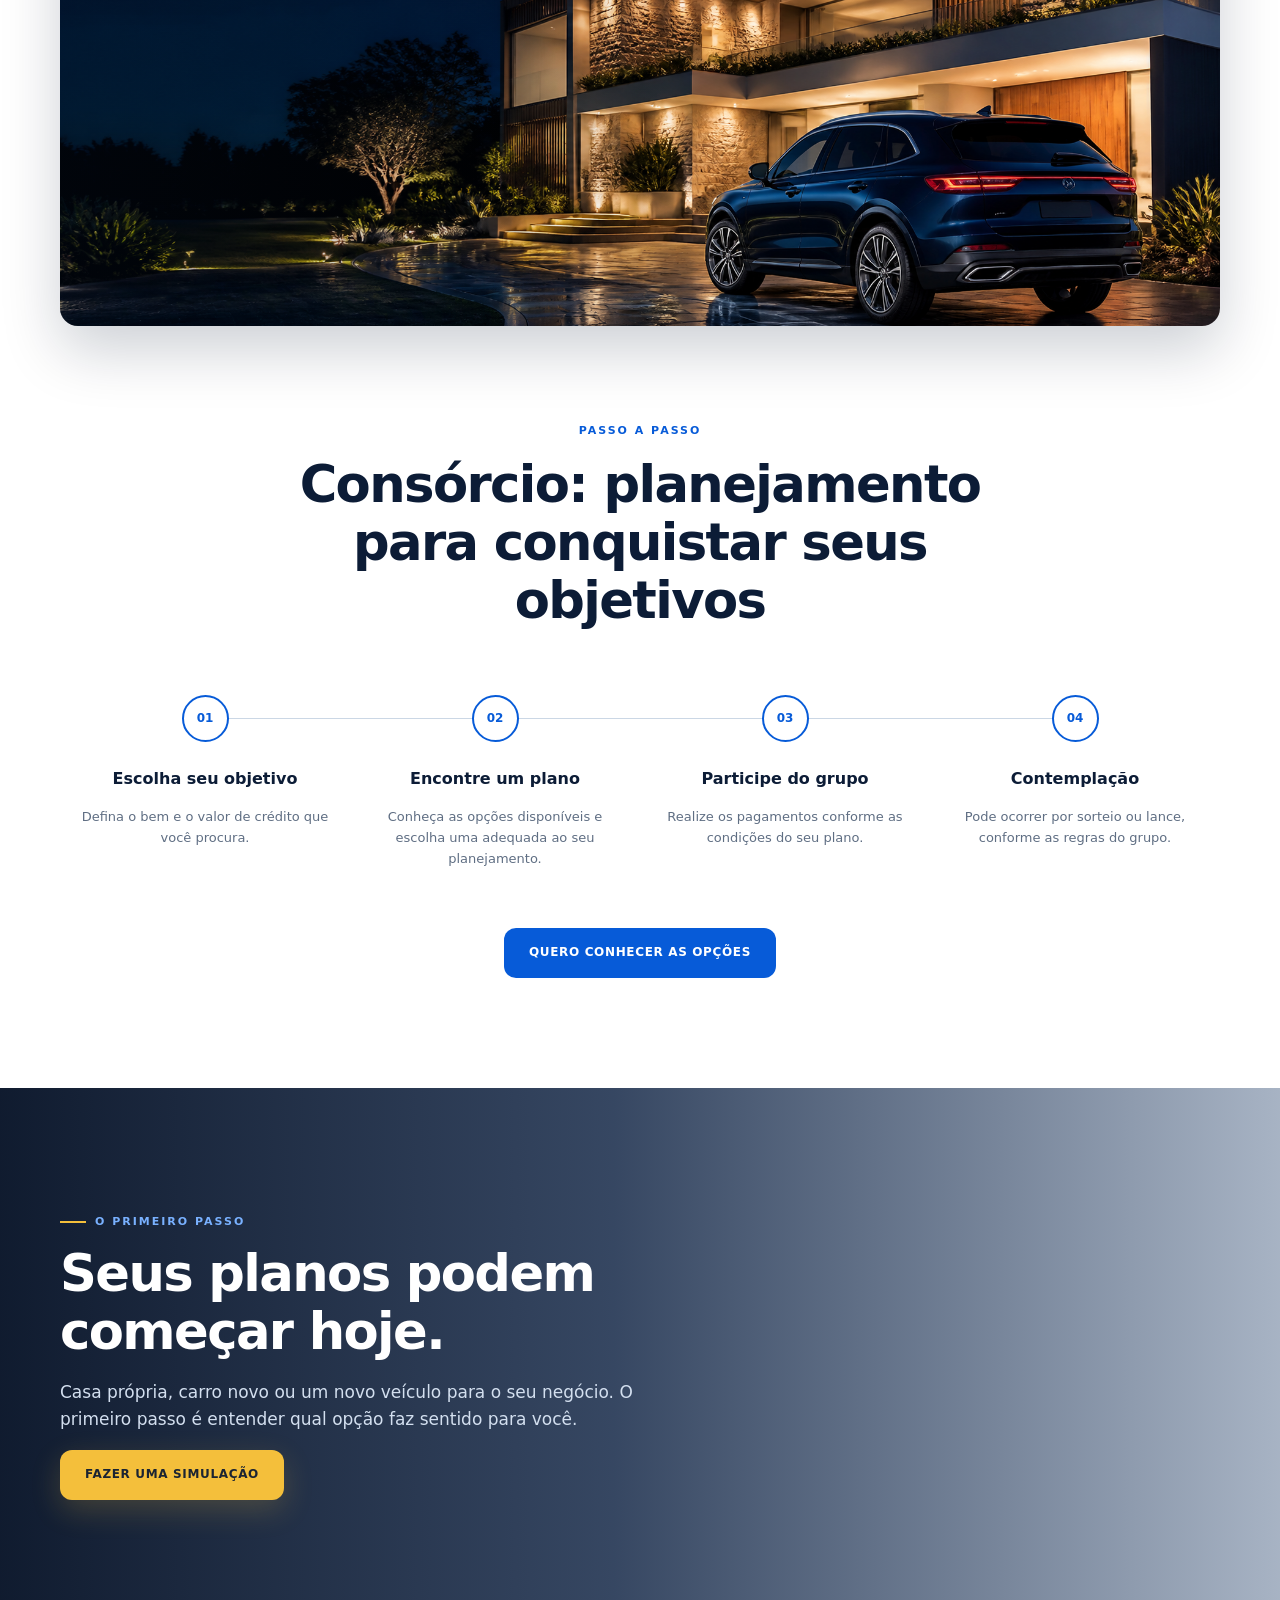
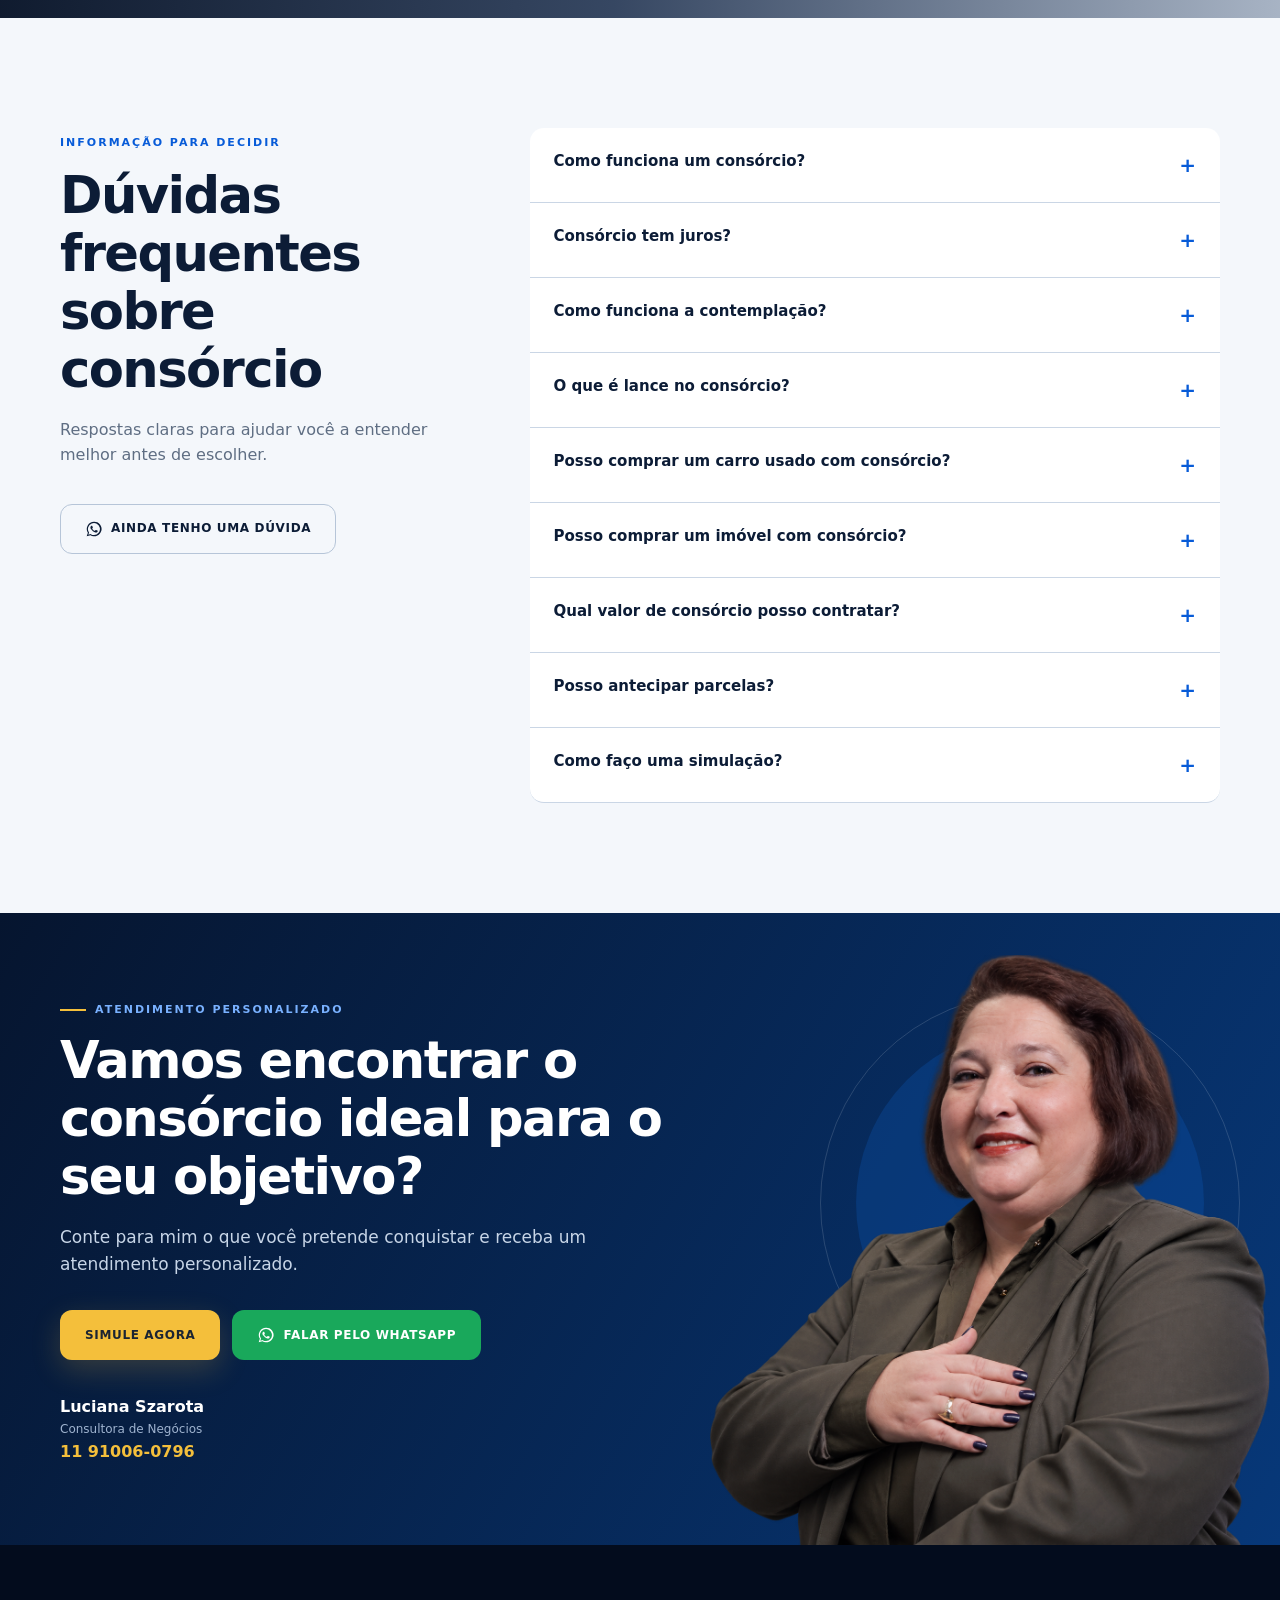
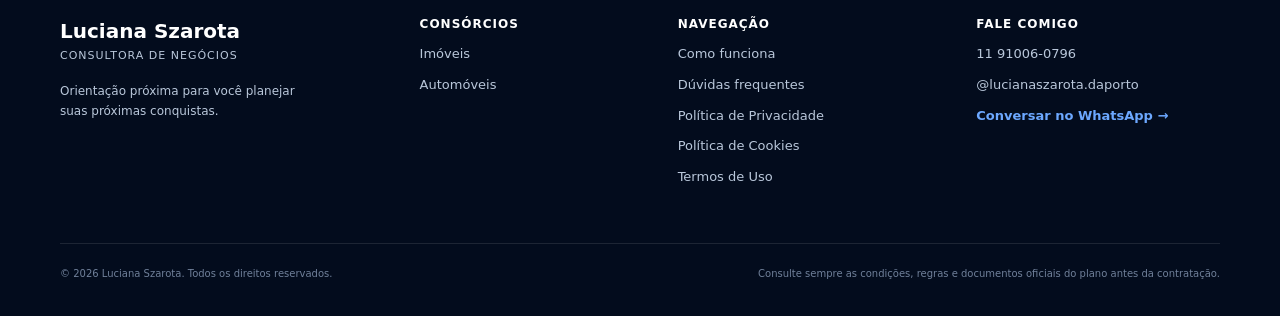
==== commit 933f6863: "fix: ajustes de responsividade" ====
--- a/index.html
+++ b/index.html
@@ -6,6 +6,7 @@
   <title>Consórcio Porto Bank | Luciana Szarota - Consultora</title>
   <meta name="description" content="Simule seu consórcio de imóvel, automóvel ou veículo pesado com atendimento personalizado. Fale com Luciana Szarota e conheça as opções disponíveis.">
   <meta name="theme-color" content="#06152f">
+  <link rel="icon" href="img/favicon.svg" type="image/svg+xml">
   <link rel="canonical" href="https://lucianaszarota.com.br/">
   <meta property="og:type" content="website"><meta property="og:locale" content="pt_BR">
   <meta property="og:title" content="Consórcio Porto Bank | Luciana Szarota">
@@ -76,6 +77,7 @@
 
     <section class="section about" id="sobre"><div class="container about-grid"><div class="about-portrait reveal"><div class="portrait-card"><img src="img/luciana.png" width="1224" height="1287" loading="lazy" alt="Retrato da consultora Luciana Szarota"></div><div class="signature-card"><img src="img/porto.png" width="500" height="180" loading="lazy" alt="Porto Bank"><strong>Luciana Szarota</strong><span>Consultora de Negócios</span></div></div><div class="about-copy reveal"><span class="kicker">Atendimento próximo</span><h2>Por que contar com uma consultora?</h2><p class="lead">Fazer um consórcio envolve planejamento. Meu papel é entender seu objetivo, apresentar as possibilidades disponíveis e acompanhar você durante todo o processo.</p><div class="benefits"><div><span>01</span><h3>Atendimento personalizado</h3><p>Entendimento do seu objetivo antes de apresentar uma opção.</p></div><div><span>02</span><h3>Acompanhamento próximo</h3><p>Suporte desde a escolha do plano até as próximas etapas.</p></div><div><span>03</span><h3>Planos para diferentes objetivos</h3><p>Imóveis, automóveis e veículos pesados.</p></div><div><span>04</span><h3>Atendimento pelo WhatsApp</h3><p>Tire suas dúvidas diretamente comigo.</p></div></div><div class="contact-line"><div><strong>Luciana Szarota</strong><span>Consultora de Negócios — Consórcio Porto Bank</span><a href="tel:+5511910060796">11 91006-0796</a></div><a class="button button-blue" href="#" data-whatsapp="geral">Falar com a Luciana</a></div></div></div></section>
 
+    <div class="achievement-visual reveal" aria-label="Casa moderna e automóvel representando objetivos planejados"><img src="img/casa-carro-conquista.png" width="1896" height="798" loading="lazy" alt="Casa moderna iluminada e automóvel premium em frente à residência"></div>
     <section class="section process" id="como-funciona"><div class="container"><div class="section-heading reveal"><span class="kicker">Passo a passo</span><h2>Consórcio: planejamento para conquistar seus objetivos</h2></div><div class="timeline"><article class="reveal"><span>01</span><h3>Escolha seu objetivo</h3><p>Defina o bem e o valor de crédito que você procura.</p></article><article class="reveal"><span>02</span><h3>Encontre um plano</h3><p>Conheça as opções disponíveis e escolha uma adequada ao seu planejamento.</p></article><article class="reveal"><span>03</span><h3>Participe do grupo</h3><p>Realize os pagamentos conforme as condições do seu plano.</p></article><article class="reveal"><span>04</span><h3>Contemplação</h3><p>Pode ocorrer por sorteio ou lance, conforme as regras do grupo.</p></article></div><div class="center"><a class="button button-blue" href="#simulacao">Quero conhecer as opções</a></div></div></section>
 
     <section class="dream-section"><div class="dream-overlay"></div><div class="container dream-content reveal"><span class="eyebrow"><span></span> O primeiro passo</span><h2>Seus planos podem começar hoje.</h2><p>Casa própria, carro novo ou um novo veículo para o seu negócio. O primeiro passo é entender qual opção faz sentido para você.</p><a class="button button-gold" href="#simulacao">Fazer uma simulação</a></div></section>
@@ -95,7 +97,7 @@
     <section class="final-cta"><div class="container final-grid"><div class="final-copy reveal"><span class="eyebrow"><span></span> Atendimento personalizado</span><h2>Vamos encontrar o consórcio ideal para o seu objetivo?</h2><p>Conte para mim o que você pretende conquistar e receba um atendimento personalizado.</p><div class="hero-actions"><a class="button button-gold" href="#simulacao">Simule agora</a><a class="button button-whatsapp" href="#" data-whatsapp="geral">Falar pelo WhatsApp</a></div><div class="final-contact"><strong>Luciana Szarota</strong><span>Consultora de Negócios</span><a href="tel:+5511910060796">11 91006-0796</a></div></div><div class="final-photo reveal"><div class="photo-ring"></div><img src="img/luciana.png" width="1224" height="1287" loading="lazy" alt="Luciana Szarota pronta para atender você"></div></div></section>
   </main>
 
-  <footer><div class="container footer-grid"><div class="footer-brand"><strong>Luciana Szarota</strong><span>Consultora de Negócios</span><p>Orientação próxima para você planejar suas próximas conquistas.</p></div><div><h2>Consórcios</h2><a href="#consorcios" data-category="imovel">Imóveis</a><a href="#consorcios" data-category="automovel">Automóveis</a><a href="#consorcios" data-category="pesado">Veículos pesados</a></div><div><h2>Navegação</h2><a href="#como-funciona">Como funciona</a><a href="#duvidas">Dúvidas frequentes</a><a href="politica-de-privacidade.html">Política de Privacidade</a><a href="politica-de-cookies.html">Política de Cookies</a><a href="termos-de-uso.html">Termos de Uso</a></div><div><h2>Fale comigo</h2><a href="tel:+5511910060796">11 91006-0796</a><a href="https://instagram.com/lucianaszarota.daporto" target="_blank" rel="noopener">@lucianaszarota.daporto</a><a class="footer-wa" href="#" data-whatsapp="geral">Conversar no WhatsApp →</a></div></div><div class="container footer-bottom"><p>© <span id="year"></span> Luciana Szarota. Todos os direitos reservados.</p><p>Consulte sempre as condições, regras e documentos oficiais do plano antes da contratação.</p></div></footer>
+  <footer><div class="container footer-grid"><div class="footer-brand"><strong>Luciana Szarota</strong><span>Consultora de Negócios</span><p>Orientação próxima para você planejar suas próximas conquistas.</p></div><div><h2>Consórcios</h2><a href="#consorcios" data-category="imovel">Imóveis</a><a href="#consorcios" data-category="automovel">Automóveis</a></div><div><h2>Navegação</h2><a href="#como-funciona">Como funciona</a><a href="#duvidas">Dúvidas frequentes</a><a href="politica-de-privacidade.html">Política de Privacidade</a><a href="politica-de-cookies.html">Política de Cookies</a><a href="termos-de-uso.html">Termos de Uso</a></div><div><h2>Fale comigo</h2><a href="tel:+5511910060796">11 91006-0796</a><a href="https://instagram.com/lucianaszarota.daporto" target="_blank" rel="noopener">@lucianaszarota.daporto</a><a class="footer-wa" href="#" data-whatsapp="geral">Conversar no WhatsApp →</a></div></div><div class="container footer-bottom"><p>© <span id="year"></span> Luciana Szarota. Todos os direitos reservados.</p><p>Consulte sempre as condições, regras e documentos oficiais do plano antes da contratação.</p></div></footer>
   <a class="floating-whatsapp" href="#" data-whatsapp="geral" aria-label="Falar com Luciana pelo WhatsApp"><img class="whatsapp-icon" src="img/whatsapp.svg" alt=""><span class="wa-label">Fale comigo</span></a>
   <script src="script.js" defer></script>
 </body>
--- a/styles.css
+++ b/styles.css
@@ -18,3 +18,9 @@
 @media(max-width:980px){.mobile-nav{top:0;bottom:auto;height:100vh;height:100dvh;min-height:100vh;overflow-y:auto;background:#06152f}.mobile-nav-backdrop{height:100vh;height:100dvh}.hero-copy{width:100%;max-width:820px;margin-inline:auto}.hero-copy h1{margin-left:auto;margin-right:auto}.hero-copy .hero-description{margin-left:auto;margin-right:auto}}
 @media(max-width:680px){.hero-copy{max-width:none}.hero-copy h1{margin-left:0;margin-right:0}.hero-copy .hero-description{margin-left:0;margin-right:0}}
 @media(max-width:980px){.mobile-nav a:nth-child(3){margin-top:0;border-bottom:1px solid rgba(255,255,255,.1);border-radius:0;text-align:left;background:transparent;color:inherit;font-size:17px;font-weight:400;text-transform:none}.mobile-nav a:last-child{margin-top:18px;border:0;border-radius:12px;text-align:center;background:var(--gold);color:#172235;font-size:12px;font-weight:900;text-transform:uppercase}}
+@media(min-width:981px){.hero-copy h1{font-size:clamp(42px,4.6vw,62px)}}
+
+/* Achievement transition and mobile portrait refinements */
+.achievement-visual{position:relative;width:min(1160px,calc(100% - 40px));height:clamp(250px,34vw,430px);margin:-44px auto 0;border-radius:18px;overflow:hidden;box-shadow:0 24px 60px rgba(4,21,47,.2);z-index:2}.achievement-visual:after{content:"";position:absolute;inset:0;background:linear-gradient(90deg,rgba(3,16,38,.28),transparent 55%);pointer-events:none}.achievement-visual img{width:100%;height:100%;object-fit:cover}.process{padding-top:90px}
+.accordion details{overflow:hidden}.accordion details p{will-change:opacity;transition:opacity .28s ease}.accordion details:not([open]) p{opacity:0}.accordion details[open] p{opacity:1}
+@media(max-width:680px){.hero-visual{height:490px}.luciana-hero{bottom:12px}.consultant-badge{top:auto;right:4px;bottom:18px;padding:10px 12px}.consultant-badge strong{font-size:11px}.consultant-badge small{font-size:9px}.about-portrait{height:460px}.portrait-card{bottom:0}.portrait-card img{width:100%;height:100%;object-fit:cover;object-position:center top}.achievement-visual{width:calc(100% - 28px);height:260px;margin:-25px auto 0;border-radius:14px}.achievement-visual img{object-position:64% center}.process{padding-top:68px}}
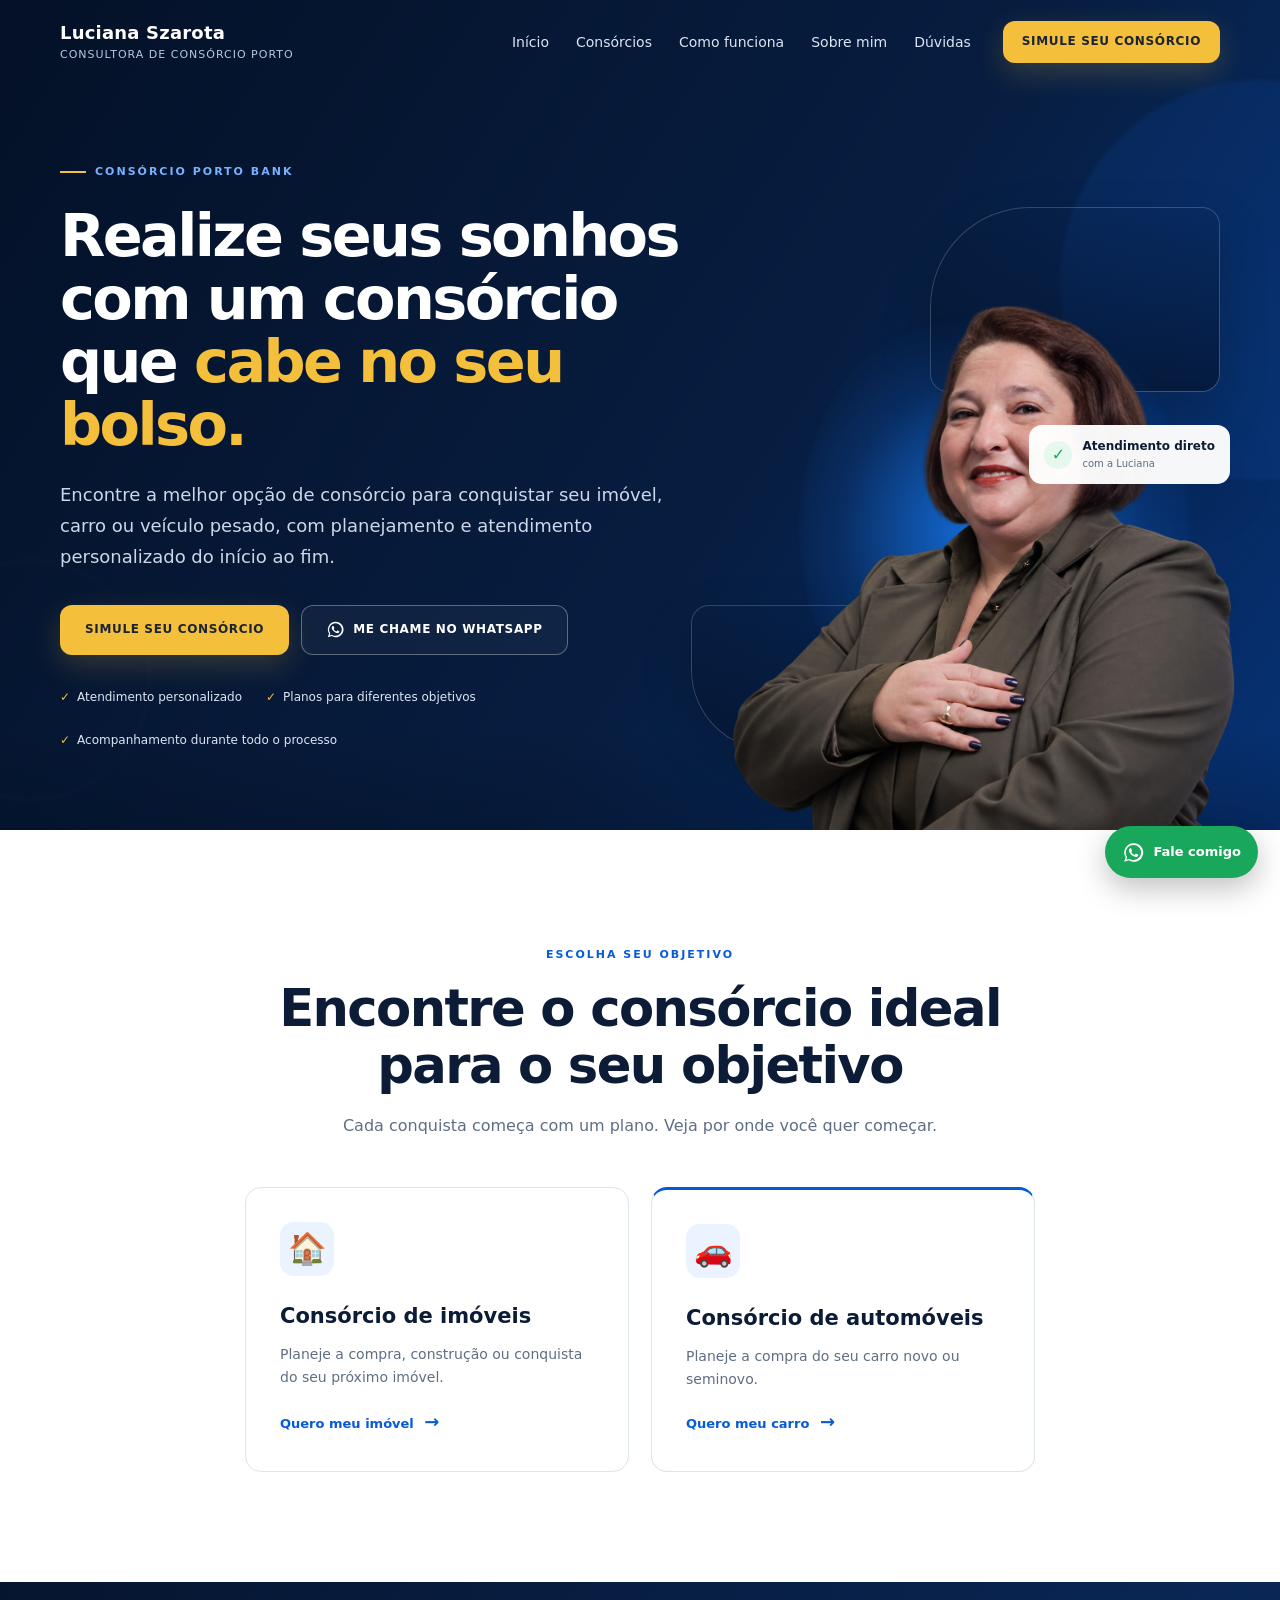
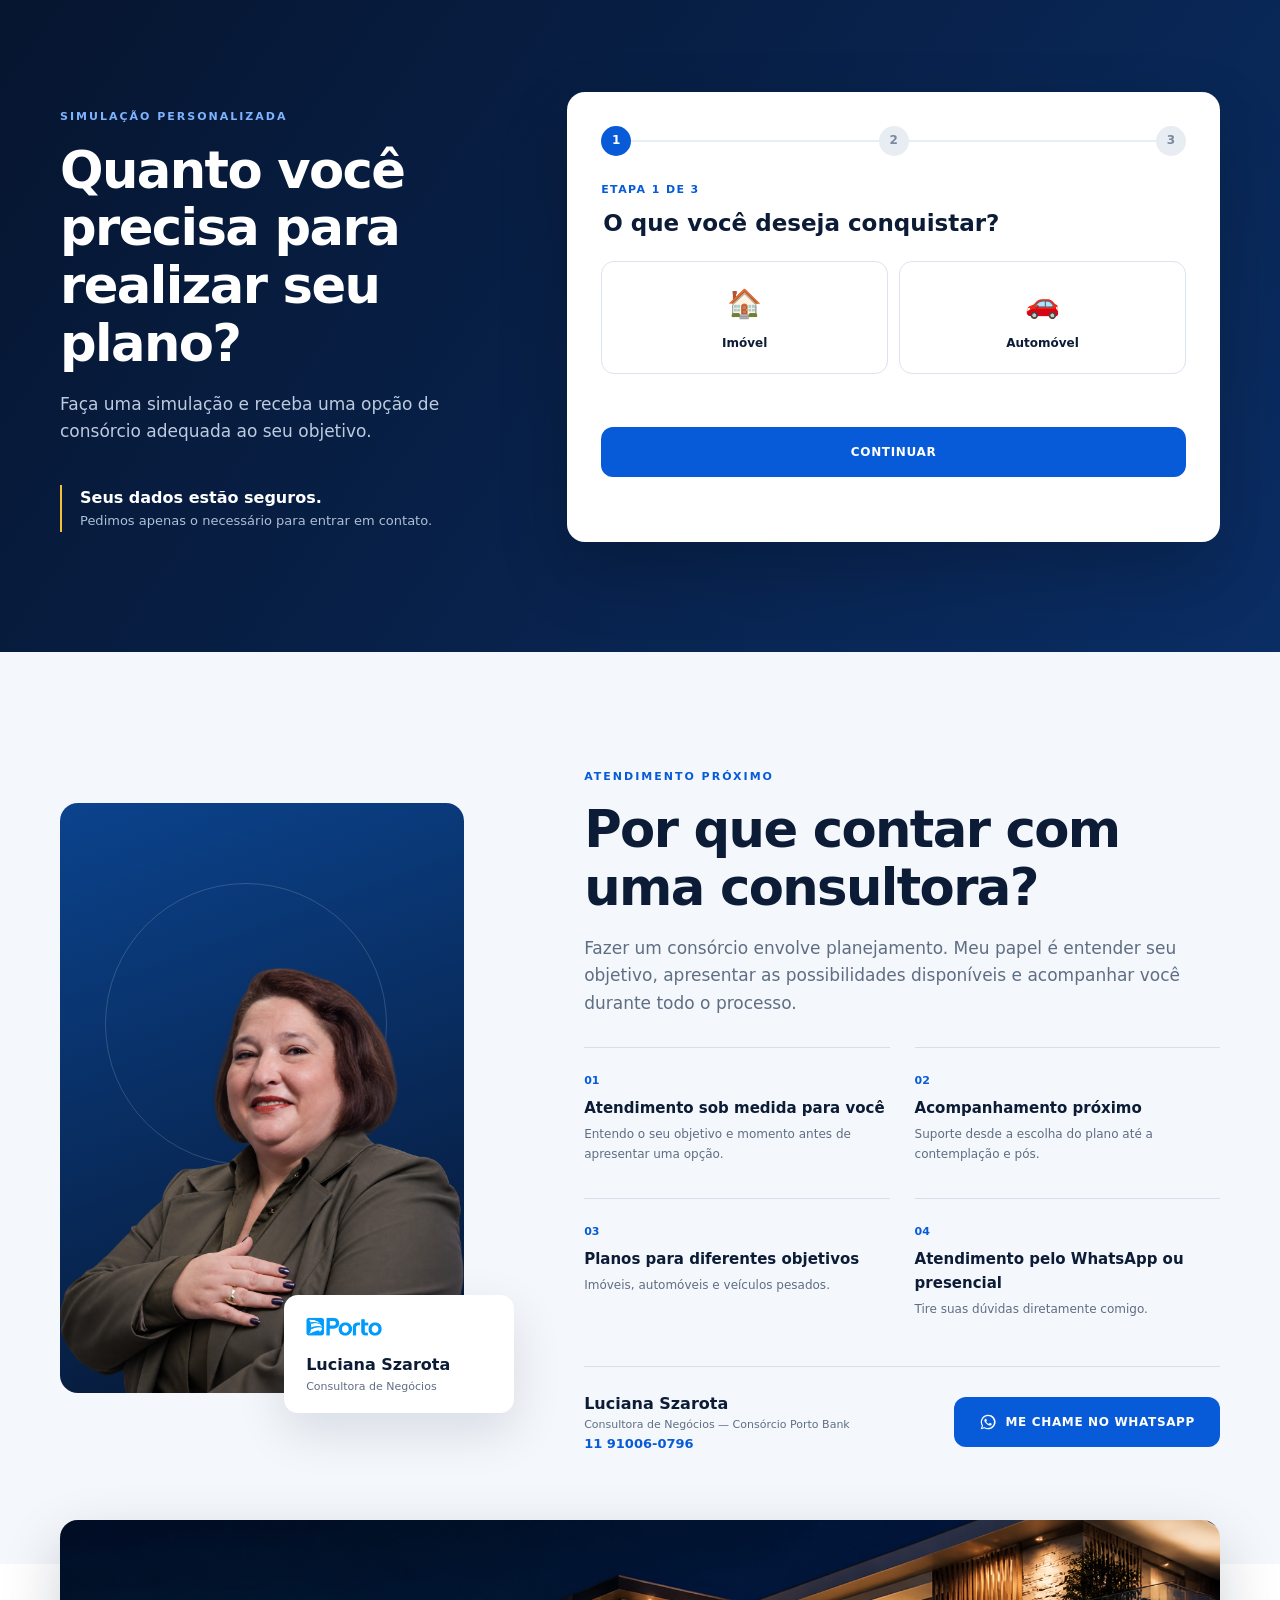
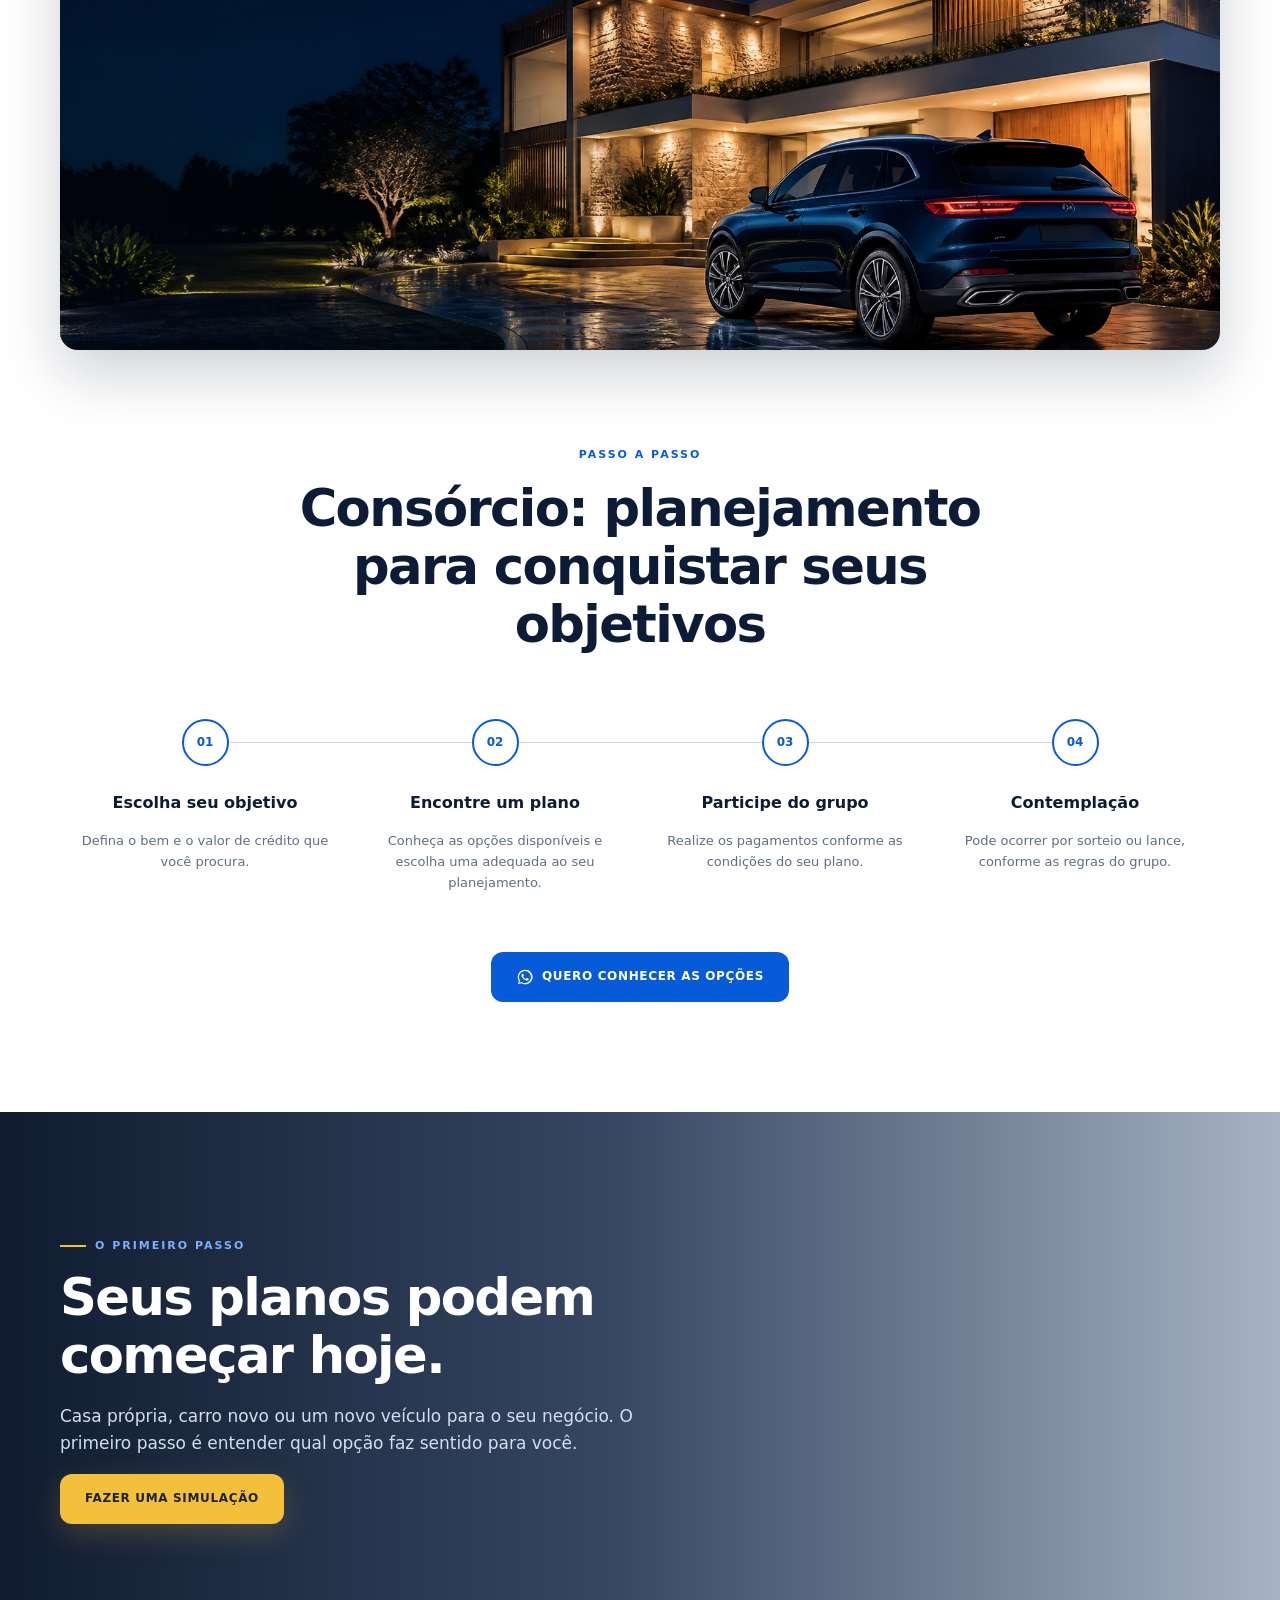
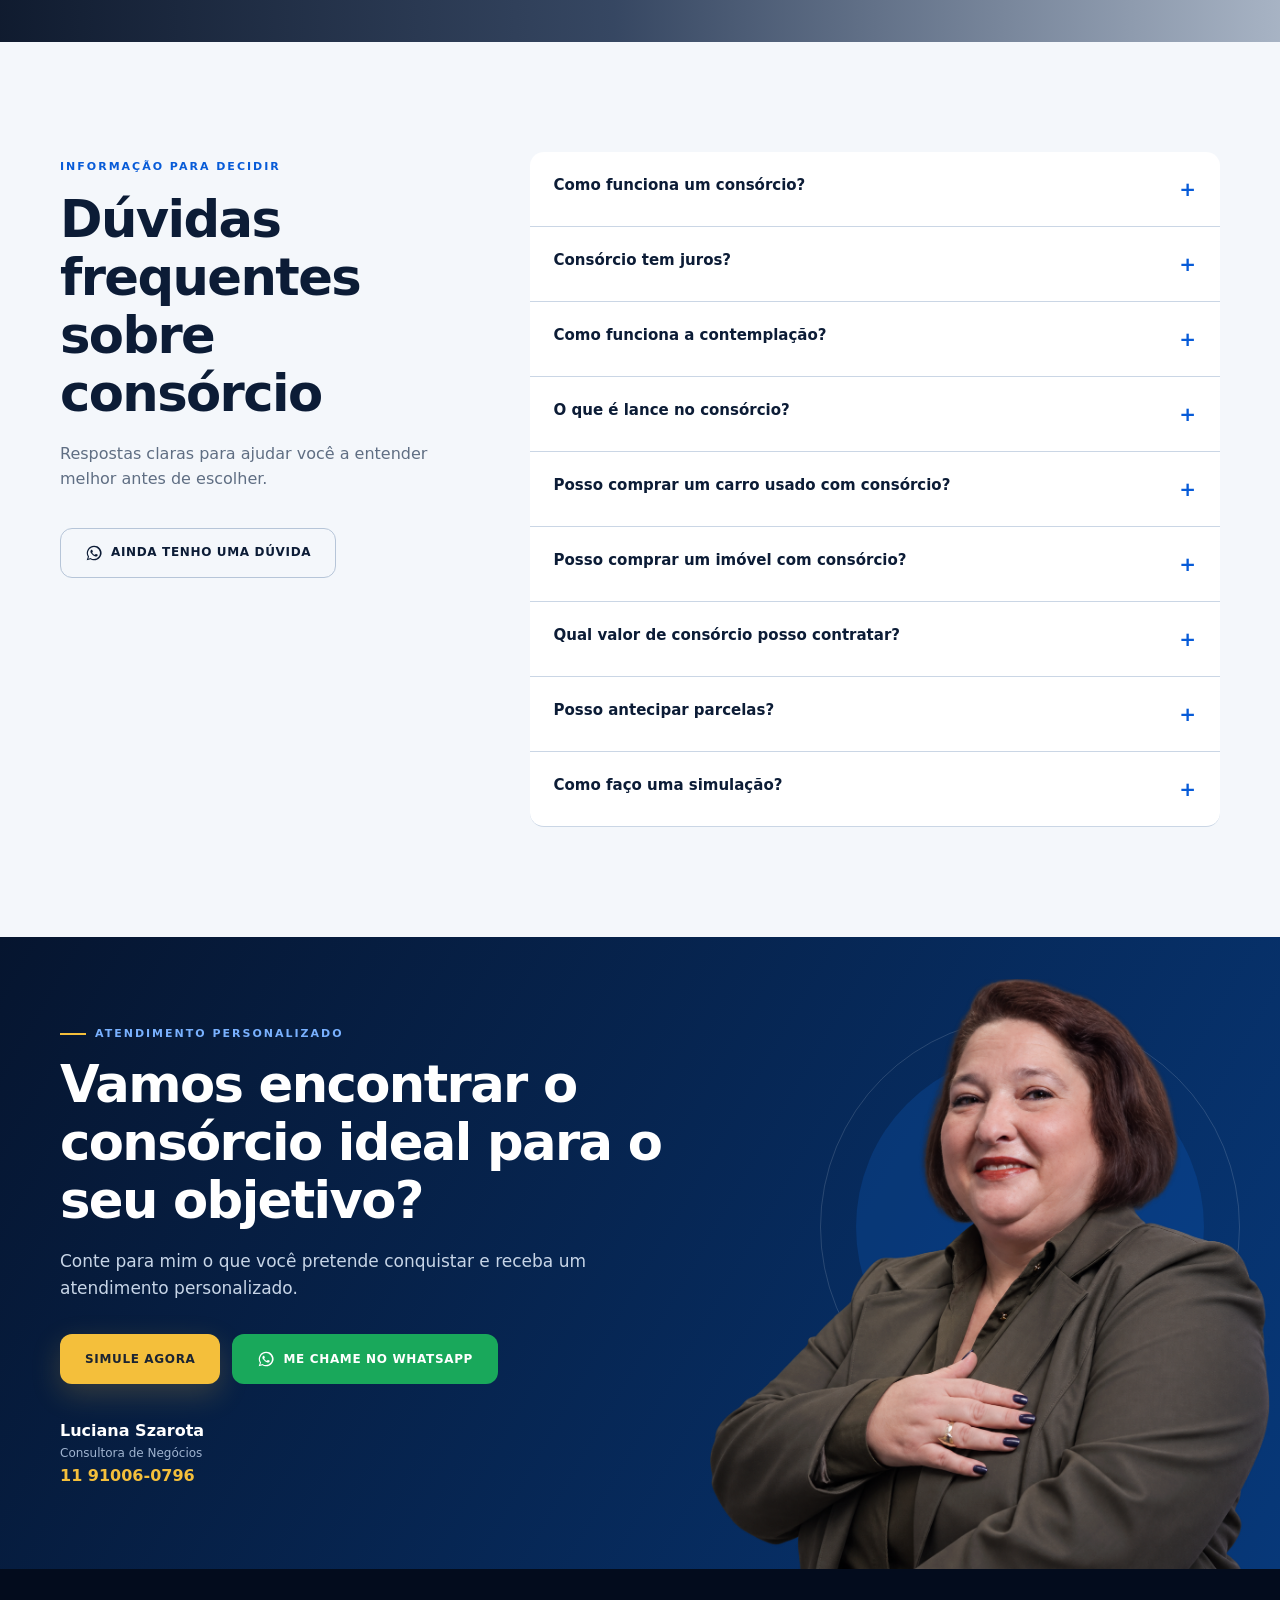
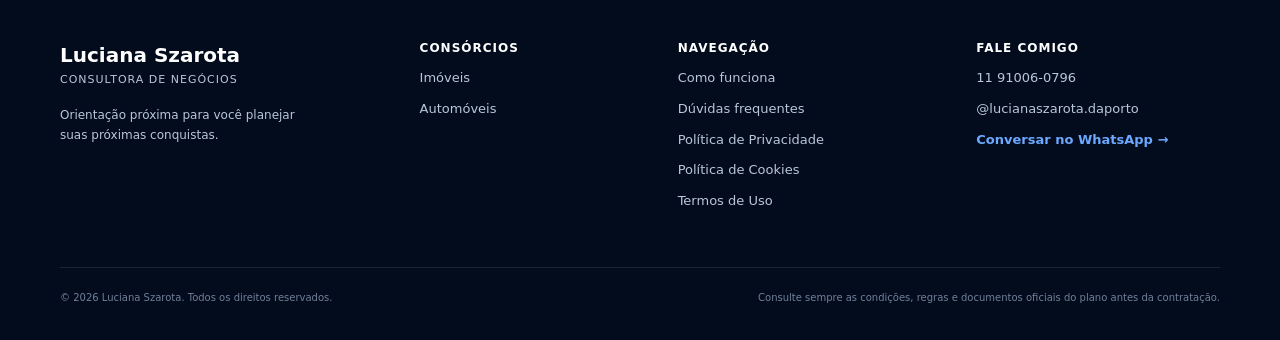
==== commit 1d14b99d: "fix: ajustes de texto e copy" ====
--- a/index.html
+++ b/index.html
@@ -1,104 +1,655 @@
 <!doctype html>
 <html lang="pt-BR">
-<head>
-  <meta charset="utf-8">
-  <meta name="viewport" content="width=device-width, initial-scale=1">
-  <title>Consórcio Porto Bank | Luciana Szarota - Consultora</title>
-  <meta name="description" content="Simule seu consórcio de imóvel, automóvel ou veículo pesado com atendimento personalizado. Fale com Luciana Szarota e conheça as opções disponíveis.">
-  <meta name="theme-color" content="#06152f">
-  <link rel="icon" href="img/favicon.svg" type="image/svg+xml">
-  <link rel="canonical" href="https://lucianaszarota.com.br/">
-  <meta property="og:type" content="website"><meta property="og:locale" content="pt_BR">
-  <meta property="og:title" content="Consórcio Porto Bank | Luciana Szarota">
-  <meta property="og:description" content="Planejamento e atendimento personalizado para o consórcio que combina com seu objetivo.">
-  <meta property="og:url" content="https://lucianaszarota.com.br/">
-  <meta property="og:image" content="https://lucianaszarota.com.br/img/luciana.png">
-  <meta name="twitter:card" content="summary_large_image">
-  <meta name="twitter:title" content="Consórcio Porto Bank | Luciana Szarota">
-  <meta name="twitter:description" content="Simule seu consórcio com atendimento personalizado.">
-  <link rel="preload" href="img/luciana.png" as="image" fetchpriority="high">
-  <link rel="stylesheet" href="styles.css">
-  <script type="application/ld+json">{"@context":"https://schema.org","@graph":[{"@type":"Person","name":"Luciana Szarota","jobTitle":"Consultora de Negócios — Consórcio Porto Bank","telephone":"+55 11 91006-0796","sameAs":["https://www.instagram.com/lucianaszarota.daporto/"]},{"@type":"WebSite","name":"Luciana Szarota — Consórcio Porto Bank","url":"https://lucianaszarota.com.br/","inLanguage":"pt-BR"}]}</script>
-</head>
-<body>
-  <a class="skip-link" href="#conteudo">Pular para o conteúdo</a>
-  <header class="site-header" id="header">
-    <div class="container header-inner">
-      <a class="brand" href="#inicio" aria-label="Luciana Szarota, início"><strong>Luciana Szarota</strong><span>Consultora de Consórcio Porto</span></a>
-      <nav class="desktop-nav" aria-label="Navegação principal"><a href="#inicio">Início</a><a href="#consorcios">Consórcios</a><a href="#como-funciona">Como funciona</a><a href="#sobre">Sobre mim</a><a href="#duvidas">Dúvidas</a></nav>
-      <a class="button button-gold header-cta" href="#simulacao" data-event="header_simulation_click">Simule seu consórcio</a>
-      <button class="menu-toggle" aria-label="Abrir menu" aria-controls="mobile-menu" aria-expanded="false"><span></span><span></span><span></span></button>
-    </div>
-    <nav class="mobile-nav" id="mobile-menu" aria-label="Navegação móvel"><a href="#inicio">Início</a><a href="#consorcios">Consórcios</a><a href="#como-funciona">Como funciona</a><a href="#sobre">Sobre mim</a><a href="#duvidas">Dúvidas</a><a href="#simulacao">Simular agora</a></nav>
-  </header>
-
-  <main id="conteudo">
-    <section class="hero" id="inicio">
-      <div class="hero-orb orb-one"></div><div class="hero-orb orb-two"></div>
-      <div class="container hero-grid">
-        <div class="hero-copy reveal">
-          <span class="eyebrow"><span></span> Consórcio Porto Bank</span>
-          <h1>Realize seus planos com um consórcio que <em>cabe no seu bolso.</em></h1>
-          <p class="hero-description">Encontre a melhor opção de consórcio para conquistar seu imóvel, carro ou veículo pesado, com planejamento e atendimento personalizado do início ao fim.</p>
-          <div class="hero-actions"><a class="button button-gold" href="#simulacao" data-event="hero_simulation_click">Simule seu consórcio</a><a class="button button-outline" href="#" data-whatsapp="geral"><img class="whatsapp-icon" src="img/whatsapp.svg" alt="">Falar com a Luciana</a></div>
-          <ul class="trust-list"><li>Atendimento personalizado</li><li>Planos para diferentes objetivos</li><li>Acompanhamento durante todo o processo</li></ul>
-        </div>
-        <div class="hero-visual reveal" aria-label="Luciana Szarota, consultora de consórcios">
-          <div class="asset asset-house" aria-hidden="true"><span>Seu novo lar</span></div>
-          <div class="asset asset-car" aria-hidden="true"><span>Seu próximo carro</span></div>
-          <div class="portrait-halo"></div>
-          <img class="luciana-hero" src="img/luciana.png" width="1224" height="1287" alt="Luciana Szarota, consultora de negócios" fetchpriority="high">
-          <div class="consultant-badge"><span class="badge-check">✓</span><div><strong>Atendimento direto</strong><small>com a Luciana</small></div></div>
-        </div>
+  <head>
+    <meta charset="utf-8" />
+    <meta name="viewport" content="width=device-width, initial-scale=1" />
+    <title>Consórcio Porto Bank | Luciana Szarota - Consultora</title>
+    <meta
+      name="description"
+      content="Simule seu consórcio de imóvel, automóvel ou veículo pesado com atendimento personalizado. Fale com Luciana Szarota e conheça as opções disponíveis."
+    />
+    <meta name="theme-color" content="#06152f" />
+    <link rel="icon" href="img/favicon.svg" type="image/svg+xml" />
+    <link rel="canonical" href="https://lucianaszarota.com.br/" />
+    <meta property="og:type" content="website" />
+    <meta property="og:locale" content="pt_BR" />
+    <meta
+      property="og:title"
+      content="Consórcio Porto Bank | Luciana Szarota"
+    />
+    <meta
+      property="og:description"
+      content="Planejamento e atendimento personalizado para o consórcio que combina com seu objetivo."
+    />
+    <meta property="og:url" content="https://lucianaszarota.com.br/" />
+    <meta
+      property="og:image"
+      content="https://lucianaszarota.com.br/img/luciana.png"
+    />
+    <meta name="twitter:card" content="summary_large_image" />
+    <meta
+      name="twitter:title"
+      content="Consórcio Porto Bank | Luciana Szarota"
+    />
+    <meta
+      name="twitter:description"
+      content="Simule seu consórcio com atendimento personalizado."
+    />
+    <link
+      rel="preload"
+      href="img/luciana.png"
+      as="image"
+      fetchpriority="high"
+    />
+    <link rel="stylesheet" href="styles.css" />
+    <script type="application/ld+json">
+      {
+        "@context": "https://schema.org",
+        "@graph": [
+          {
+            "@type": "Person",
+            "name": "Luciana Szarota",
+            "jobTitle": "Consultora de Negócios — Consórcio Porto Bank",
+            "telephone": "+55 11 91006-0796",
+            "sameAs": ["https://www.instagram.com/lucianaszarota.daporto/"]
+          },
+          {
+            "@type": "WebSite",
+            "name": "Luciana Szarota — Consórcio Porto Bank",
+            "url": "https://lucianaszarota.com.br/",
+            "inLanguage": "pt-BR"
+          }
+        ]
+      }
+    </script>
+  </head>
+  <body>
+    <a class="skip-link" href="#conteudo">Pular para o conteúdo</a>
+    <header class="site-header" id="header">
+      <div class="container header-inner">
+        <a class="brand" href="#inicio" aria-label="Luciana Szarota, início"
+          ><strong>Luciana Szarota</strong
+          ><span>Consultora de Consórcio Porto</span></a
+        >
+        <nav class="desktop-nav" aria-label="Navegação principal">
+          <a href="#inicio">Início</a><a href="#consorcios">Consórcios</a
+          ><a href="#como-funciona">Como funciona</a
+          ><a href="#sobre">Sobre mim</a><a href="#duvidas">Dúvidas</a>
+        </nav>
+        <a
+          class="button button-gold header-cta"
+          href="#simulacao"
+          data-event="header_simulation_click"
+          >Simule seu consórcio</a
+        >
+        <button
+          class="menu-toggle"
+          aria-label="Abrir menu"
+          aria-controls="mobile-menu"
+          aria-expanded="false"
+        >
+          <span></span><span></span><span></span>
+        </button>
       </div>
-    </section>
-
-    <section class="section categories" id="consorcios">
-      <div class="container"><div class="section-heading reveal"><span class="kicker">Escolha seu objetivo</span><h2>Encontre o consórcio ideal para o seu objetivo</h2><p>Cada conquista começa com um plano. Veja por onde você quer começar.</p></div>
-        <div class="category-grid">
-          <article class="category-card reveal"><span class="line-icon" aria-hidden="true">🏠</span><h3>Consórcio de imóveis</h3><p>Planeje a compra, construção ou conquista do seu próximo imóvel.</p><a href="#simulacao" data-category="imovel">Quero meu imóvel <span>→</span></a></article>
-          <article class="category-card featured reveal"><span class="line-icon" aria-hidden="true">🚗</span><h3>Consórcio de automóveis</h3><p>Planeje a compra do seu carro novo ou seminovo.</p><a href="#simulacao" data-category="automovel">Quero meu carro <span>→</span></a></article>
-        </div>
+      <nav class="mobile-nav" id="mobile-menu" aria-label="Navegação móvel">
+        <a href="#inicio">Início</a><a href="#consorcios">Consórcios</a
+        ><a href="#como-funciona">Como funciona</a><a href="#sobre">Sobre mim</a
+        ><a href="#duvidas">Dúvidas</a><a href="#simulacao">Simular agora</a>
+      </nav>
+    </header>
+
+    <main id="conteudo">
+      <section class="hero" id="inicio">
+        <div class="hero-orb orb-one"></div>
+        <div class="hero-orb orb-two"></div>
+        <div class="container hero-grid">
+          <div class="hero-copy reveal">
+            <span class="eyebrow"><span></span> Consórcio Porto Bank</span>
+            <h1>
+              Realize seus sonhos com um consórcio que
+              <em>cabe no seu bolso.</em>
+            </h1>
+            <p class="hero-description">
+              Encontre a melhor opção de consórcio para conquistar seu imóvel,
+              carro ou veículo pesado, com planejamento e atendimento
+              personalizado do início ao fim.
+            </p>
+            <div class="hero-actions">
+              <a
+                class="button button-gold"
+                href="#simulacao"
+                data-event="hero_simulation_click"
+                >Simule seu consórcio</a
+              ><a class="button button-outline" href="#" data-whatsapp="geral"
+                ><img
+                  class="whatsapp-icon"
+                  src="img/whatsapp.svg"
+                  alt=""
+                />Me chame no whatsapp</a
+              >
+            </div>
+            <ul class="trust-list">
+              <li>Atendimento personalizado</li>
+              <li>Planos para diferentes objetivos</li>
+              <li>Acompanhamento durante todo o processo</li>
+            </ul>
+          </div>
+          <div
+            class="hero-visual reveal"
+            aria-label="Luciana Szarota, consultora de consórcios"
+          >
+            <div class="asset asset-house" aria-hidden="true">
+              <span></span>
+            </div>
+            <div class="asset asset-car" aria-hidden="true">
+              <span></span>
+            </div>
+            <div class="portrait-halo"></div>
+            <img
+              class="luciana-hero"
+              src="img/luciana.png"
+              width="1224"
+              height="1287"
+              alt="Luciana Szarota, consultora de negócios"
+              fetchpriority="high"
+            />
+            <div class="consultant-badge">
+              <span class="badge-check">✓</span>
+              <div>
+                <strong>Atendimento direto</strong><small>com a Luciana</small>
+              </div>
+            </div>
+          </div>
+        </div>
+      </section>
+
+      <section class="section categories" id="consorcios">
+        <div class="container">
+          <div class="section-heading reveal">
+            <span class="kicker">Escolha seu objetivo</span>
+            <h2>Encontre o consórcio ideal para o seu objetivo</h2>
+            <p>
+              Cada conquista começa com um plano. Veja por onde você quer
+              começar.
+            </p>
+          </div>
+          <div class="category-grid">
+            <article class="category-card reveal">
+              <span class="line-icon" aria-hidden="true">🏠</span>
+              <h3>Consórcio de imóveis</h3>
+              <p>
+                Planeje a compra, construção ou conquista do seu próximo imóvel.
+              </p>
+              <a href="#simulacao" data-category="imovel"
+                >Quero meu imóvel <span>→</span></a
+              >
+            </article>
+            <article class="category-card featured reveal">
+              <span class="line-icon" aria-hidden="true">🚗</span>
+              <h3>Consórcio de automóveis</h3>
+              <p>Planeje a compra do seu carro novo ou seminovo.</p>
+              <a href="#simulacao" data-category="automovel"
+                >Quero meu carro <span>→</span></a
+              >
+            </article>
+          </div>
+        </div>
+      </section>
+
+      <section class="section simulator-section" id="simulacao">
+        <div class="container simulator-grid">
+          <div class="simulator-intro reveal">
+            <span class="kicker light">Simulação personalizada</span>
+            <h2>Quanto você precisa para realizar seu plano?</h2>
+            <p>
+              Faça uma simulação e receba uma opção de consórcio adequada ao seu
+              objetivo.
+            </p>
+            <div class="privacy-note">
+              <strong>Seus dados estão seguros.</strong
+              ><span>Pedimos apenas o necessário para entrar em contato.</span>
+            </div>
+          </div>
+          <form class="simulator reveal" id="lead-form" novalidate>
+            <div class="steps" aria-label="Progresso da simulação">
+              <span class="active">1</span><i></i><span>2</span><i></i
+              ><span>3</span>
+            </div>
+            <div class="form-step active" data-step="1">
+              <p class="step-label">Etapa 1 de 3</p>
+              <fieldset>
+                <legend>O que você deseja conquistar?</legend>
+                <div class="choice-grid">
+                  <label
+                    ><input type="radio" name="objetivo" value="Imóvel" /><span
+                      class="choice-icon"
+                      >🏠</span
+                    ><b>Imóvel</b></label
+                  ><label
+                    ><input
+                      type="radio"
+                      name="objetivo"
+                      value="Automóvel"
+                    /><span class="choice-icon">🚗</span><b>Automóvel</b></label
+                  >
+                </div>
+              </fieldset>
+              <p class="form-error" role="alert"></p>
+              <button type="button" class="button button-blue next-step">
+                Continuar
+              </button>
+            </div>
+            <div class="form-step" data-step="2">
+              <p class="step-label">Etapa 2 de 3</p>
+              <label for="credito"
+                ><strong
+                  >Qual o valor aproximado do crédito que você procura?</strong
+                ></label
+              ><output id="credit-output" for="credito">R$ 250.000</output
+              ><input
+                type="range"
+                id="credito"
+                name="credito"
+                min="25000"
+                max="1000000"
+                step="5000"
+                value="250000"
+              />
+              <div class="range-labels">
+                <span>R$ 25 mil</span><span>R$ 1 milhão</span>
+              </div>
+              <div class="step-buttons">
+                <button type="button" class="text-button prev-step">
+                  ← Voltar</button
+                ><button type="button" class="button button-blue next-step">
+                  Continuar
+                </button>
+              </div>
+            </div>
+            <div class="form-step" data-step="3">
+              <p class="step-label">Etapa 3 de 3</p>
+              <p class="form-title">Como a Luciana pode falar com você?</p>
+              <div class="field-row">
+                <label for="nome">Nome</label
+                ><input
+                  id="nome"
+                  name="nome"
+                  type="text"
+                  autocomplete="name"
+                  placeholder="Seu nome"
+                  required
+                  minlength="2"
+                />
+              </div>
+              <div class="field-row">
+                <label for="whatsapp">WhatsApp</label
+                ><input
+                  id="whatsapp"
+                  name="whatsapp"
+                  type="tel"
+                  inputmode="tel"
+                  autocomplete="tel"
+                  placeholder="(11) 99999-9999"
+                  required
+                />
+              </div>
+              <div class="honeypot" aria-hidden="true">
+                <label for="website">Não preencha</label
+                ><input
+                  id="website"
+                  name="website"
+                  tabindex="-1"
+                  autocomplete="off"
+                />
+              </div>
+              <p class="form-error" role="alert"></p>
+              <div class="step-buttons">
+                <button type="button" class="text-button prev-step">
+                  ← Voltar</button
+                ><button type="submit" class="button button-gold">
+                  Quero receber minha simulação
+                </button>
+              </div>
+              <small class="consent"
+                >Ao enviar seus dados, você concorda em ser contatado para
+                receber informações relacionadas à sua simulação. Consulte nossa
+                <a href="politica-de-privacidade.html"
+                  >Política de Privacidade</a
+                >.</small
+              >
+            </div>
+            <div class="form-success" role="status">
+              <span class="success-icon">✓</span>
+              <h3>Simulação preparada!</h3>
+              <p>
+                Continue pelo WhatsApp para enviar seus dados à Luciana e
+                iniciar seu atendimento.
+              </p>
+              <a class="button button-whatsapp" id="success-whatsapp" href="#"
+                >Continuar no WhatsApp</a
+              >
+            </div>
+          </form>
+        </div>
+      </section>
+
+      <section class="section about" id="sobre">
+        <div class="container about-grid">
+          <div class="about-portrait reveal">
+            <div class="portrait-card">
+              <img
+                src="img/luciana.png"
+                width="1224"
+                height="1287"
+                loading="lazy"
+                alt="Retrato da consultora Luciana Szarota"
+              />
+            </div>
+            <div class="signature-card">
+              <img
+                src="img/porto.png"
+                width="500"
+                height="180"
+                loading="lazy"
+                alt="Porto Bank"
+              /><strong>Luciana Szarota</strong
+              ><span>Consultora de Negócios</span>
+            </div>
+          </div>
+          <div class="about-copy reveal">
+            <span class="kicker">Atendimento próximo</span>
+            <h2>Por que contar com uma consultora?</h2>
+            <p class="lead">
+              Fazer um consórcio envolve planejamento. Meu papel é entender seu
+              objetivo, apresentar as possibilidades disponíveis e acompanhar
+              você durante todo o processo.
+            </p>
+            <div class="benefits">
+              <div>
+                <span>01</span>
+                <h3>Atendimento sob medida para você</h3>
+                <p>
+                  Entendo o seu objetivo e momento antes de apresentar uma opção.
+                </p>
+              </div>
+              <div>
+                <span>02</span>
+                <h3>Acompanhamento próximo</h3>
+                <p>Suporte desde a escolha do plano até a contemplação e pós.</p>
+              </div>
+              <div>
+                <span>03</span>
+                <h3>Planos para diferentes objetivos</h3>
+                <p>Imóveis, automóveis e veículos pesados.</p>
+              </div>
+              <div>
+                <span>04</span>
+                <h3>Atendimento pelo WhatsApp ou presencial</h3>
+                <p>Tire suas dúvidas diretamente comigo.</p>
+              </div>
+            </div>
+            <div class="contact-line">
+              <div>
+                <strong>Luciana Szarota</strong
+                ><span>Consultora de Negócios — Consórcio Porto Bank</span
+                ><a href="tel:+5511910060796">11 91006-0796</a>
+              </div>
+              <a class="button button-blue" href="#" data-whatsapp="geral"
+                >Me chame no whatsapp</a
+              >
+            </div>
+          </div>
+        </div>
+      </section>
+
+      <div
+        class="achievement-visual reveal"
+        aria-label="Casa moderna e automóvel representando objetivos planejados"
+      >
+        <img
+          src="img/casa-carro-conquista.png"
+          width="1896"
+          height="798"
+          loading="lazy"
+          alt="Casa moderna iluminada e automóvel premium em frente à residência"
+        />
       </div>
-    </section>
-
-    <section class="section simulator-section" id="simulacao">
-      <div class="container simulator-grid">
-        <div class="simulator-intro reveal"><span class="kicker light">Simulação personalizada</span><h2>Quanto você precisa para realizar seu plano?</h2><p>Faça uma simulação e receba uma opção de consórcio adequada ao seu objetivo.</p><div class="privacy-note"><strong>Seus dados estão seguros.</strong><span>Pedimos apenas o necessário para entrar em contato.</span></div></div>
-        <form class="simulator reveal" id="lead-form" novalidate>
-          <div class="steps" aria-label="Progresso da simulação"><span class="active">1</span><i></i><span>2</span><i></i><span>3</span></div>
-          <div class="form-step active" data-step="1"><p class="step-label">Etapa 1 de 3</p><fieldset><legend>O que você deseja conquistar?</legend><div class="choice-grid"><label><input type="radio" name="objetivo" value="Imóvel"><span class="choice-icon">🏠</span><b>Imóvel</b></label><label><input type="radio" name="objetivo" value="Automóvel"><span class="choice-icon">🚗</span><b>Automóvel</b></label></div></fieldset><p class="form-error" role="alert"></p><button type="button" class="button button-blue next-step">Continuar</button></div>
-          <div class="form-step" data-step="2"><p class="step-label">Etapa 2 de 3</p><label for="credito"><strong>Qual o valor aproximado do crédito que você procura?</strong></label><output id="credit-output" for="credito">R$ 250.000</output><input type="range" id="credito" name="credito" min="25000" max="1000000" step="5000" value="250000"><div class="range-labels"><span>R$ 25 mil</span><span>R$ 1 milhão</span></div><div class="step-buttons"><button type="button" class="text-button prev-step">← Voltar</button><button type="button" class="button button-blue next-step">Continuar</button></div></div>
-          <div class="form-step" data-step="3"><p class="step-label">Etapa 3 de 3</p><p class="form-title">Como a Luciana pode falar com você?</p><div class="field-row"><label for="nome">Nome</label><input id="nome" name="nome" type="text" autocomplete="name" placeholder="Seu nome" required minlength="2"></div><div class="field-row"><label for="whatsapp">WhatsApp</label><input id="whatsapp" name="whatsapp" type="tel" inputmode="tel" autocomplete="tel" placeholder="(11) 99999-9999" required></div><div class="honeypot" aria-hidden="true"><label for="website">Não preencha</label><input id="website" name="website" tabindex="-1" autocomplete="off"></div><p class="form-error" role="alert"></p><div class="step-buttons"><button type="button" class="text-button prev-step">← Voltar</button><button type="submit" class="button button-gold">Quero receber minha simulação</button></div><small class="consent">Ao enviar seus dados, você concorda em ser contatado para receber informações relacionadas à sua simulação. Consulte nossa <a href="politica-de-privacidade.html">Política de Privacidade</a>.</small></div>
-          <div class="form-success" role="status"><span class="success-icon">✓</span><h3>Simulação preparada!</h3><p>Continue pelo WhatsApp para enviar seus dados à Luciana e iniciar seu atendimento.</p><a class="button button-whatsapp" id="success-whatsapp" href="#">Continuar no WhatsApp</a></div>
-        </form>
+      <section class="section process" id="como-funciona">
+        <div class="container">
+          <div class="section-heading reveal">
+            <span class="kicker">Passo a passo</span>
+            <h2>Consórcio: planejamento para conquistar seus objetivos</h2>
+          </div>
+          <div class="timeline">
+            <article class="reveal">
+              <span>01</span>
+              <h3>Escolha seu objetivo</h3>
+              <p>Defina o bem e o valor de crédito que você procura.</p>
+            </article>
+            <article class="reveal">
+              <span>02</span>
+              <h3>Encontre um plano</h3>
+              <p>
+                Conheça as opções disponíveis e escolha uma adequada ao seu
+                planejamento.
+              </p>
+            </article>
+            <article class="reveal">
+              <span>03</span>
+              <h3>Participe do grupo</h3>
+              <p>Realize os pagamentos conforme as condições do seu plano.</p>
+            </article>
+            <article class="reveal">
+              <span>04</span>
+              <h3>Contemplação</h3>
+              <p>
+                Pode ocorrer por sorteio ou lance, conforme as regras do grupo.
+              </p>
+            </article>
+          </div>
+          <div class="center">
+            <a
+              class="button button-blue"
+              href="#"
+              data-whatsapp="geral"
+              >Quero conhecer as opções</a
+            >
+          </div>
+        </div>
+      </section>
+
+      <section class="dream-section">
+        <div class="dream-overlay"></div>
+        <div class="container dream-content reveal">
+          <span class="eyebrow"><span></span> O primeiro passo</span>
+          <h2>Seus planos podem começar hoje.</h2>
+          <p>
+            Casa própria, carro novo ou um novo veículo para o seu negócio. O
+            primeiro passo é entender qual opção faz sentido para você.
+          </p>
+          <a class="button button-gold" href="#simulacao"
+            >Fazer uma simulação</a
+          >
+        </div>
+      </section>
+
+      <section class="section faq" id="duvidas">
+        <div class="container faq-grid">
+          <div class="faq-intro reveal">
+            <span class="kicker">Informação para decidir</span>
+            <h2>Dúvidas frequentes sobre consórcio</h2>
+            <p>
+              Respostas claras para ajudar você a entender melhor antes de
+              escolher.
+            </p>
+            <a class="button button-outline-dark" href="#" data-whatsapp="geral"
+              >Ainda tenho uma dúvida</a
+            >
+          </div>
+          <div class="accordion reveal">
+            <details>
+              <summary>Como funciona um consórcio?<span>+</span></summary>
+              <p>
+                É uma modalidade de compra planejada em grupo. Os participantes
+                contribuem mensalmente para formar um fundo comum destinado à
+                aquisição dos bens ou serviços previstos no contrato.
+              </p>
+            </details>
+            <details>
+              <summary>Consórcio tem juros?<span>+</span></summary>
+              <p>
+                O consórcio não cobra juros como um financiamento, mas possui
+                custos previstos em contrato, como taxa de administração e,
+                quando aplicáveis, fundo de reserva e seguros. Consulte as
+                condições de cada plano.
+              </p>
+            </details>
+            <details>
+              <summary>Como funciona a contemplação?<span>+</span></summary>
+              <p>
+                A contemplação dá acesso à carta de crédito e pode ocorrer por
+                sorteio ou lance, sempre conforme as regras do grupo. Não é
+                possível prometer quando ela acontecerá.
+              </p>
+            </details>
+            <details>
+              <summary>O que é lance no consórcio?<span>+</span></summary>
+              <p>
+                É uma oferta para antecipar parte do saldo do consórcio (com recursos próprios ou com o próprio valor da carta) e participar da disputa pela contemplação. As modalidades e critérios variam conforme o grupo.
+              </p>
+            </details>
+            <details>
+              <summary>
+                Posso comprar um carro usado com consórcio?<span>+</span>
+              </summary>
+              <p>
+                Sim, carro com até 8 anos de uso, a depender das condições do veículo.
+              </p>
+            </details>
+            <details>
+              <summary>
+                Posso comprar um imóvel com consórcio?<span>+</span>
+              </summary>
+              <p>
+                Sim. Conforme o contrato, a carta de crédito pode ser usada para
+                comprar, construir ou reformar um imóvel, respeitando a análise
+                e as regras aplicáveis.
+              </p>
+            </details>
+            <details>
+              <summary>
+                Qual valor de consórcio posso contratar?<span>+</span>
+              </summary>
+              <p>
+                A partir de 30.000 para autos, e 50.000 para imóveis. O valor máximo vai depender das regras do grupo e da análise de crédito.
+              </p>
+            </details>
+            <details>
+              <summary>Posso antecipar parcelas?<span>+</span></summary>
+              <p>
+                Em muitos planos é possível antecipar pagamentos, seguindo as
+                condições e a forma de abatimento previstas no contrato.
+              </p>
+            </details>
+            <details>
+              <summary>Como faço uma simulação?<span>+</span></summary>
+              <p>
+                Escolha seu objetivo, informe o valor aproximado e seus dados de
+                contato. A Luciana falará com você para entender sua necessidade
+                e apresentar as opções disponíveis.
+              </p>
+            </details>
+          </div>
+        </div>
+      </section>
+
+      <section class="final-cta">
+        <div class="container final-grid">
+          <div class="final-copy reveal">
+            <span class="eyebrow"><span></span> Atendimento personalizado</span>
+            <h2>Vamos encontrar o consórcio ideal para o seu objetivo?</h2>
+            <p>
+              Conte para mim o que você pretende conquistar e receba um
+              atendimento personalizado.
+            </p>
+            <div class="hero-actions">
+              <a class="button button-gold" href="#simulacao">Simule agora</a
+              ><a class="button button-whatsapp" href="#" data-whatsapp="geral"
+                >Me chame no whatsapp</a
+              >
+            </div>
+            <div class="final-contact">
+              <strong>Luciana Szarota</strong><span>Consultora de Negócios</span
+              ><a href="tel:+5511910060796">11 91006-0796</a>
+            </div>
+          </div>
+          <div class="final-photo reveal">
+            <div class="photo-ring"></div>
+            <img
+              src="img/luciana.png"
+              width="1224"
+              height="1287"
+              loading="lazy"
+              alt="Luciana Szarota pronta para atender você"
+            />
+          </div>
+        </div>
+      </section>
+    </main>
+
+    <footer>
+      <div class="container footer-grid">
+        <div class="footer-brand">
+          <strong>Luciana Szarota</strong><span>Consultora de Negócios</span>
+          <p>Orientação próxima para você planejar suas próximas conquistas.</p>
+        </div>
+        <div>
+          <h2>Consórcios</h2>
+          <a href="#consorcios" data-category="imovel">Imóveis</a
+          ><a href="#consorcios" data-category="automovel">Automóveis</a>
+        </div>
+        <div>
+          <h2>Navegação</h2>
+          <a href="#como-funciona">Como funciona</a
+          ><a href="#duvidas">Dúvidas frequentes</a
+          ><a href="politica-de-privacidade.html">Política de Privacidade</a
+          ><a href="politica-de-cookies.html">Política de Cookies</a
+          ><a href="termos-de-uso.html">Termos de Uso</a>
+        </div>
+        <div>
+          <h2>Fale comigo</h2>
+          <a href="tel:+5511910060796">11 91006-0796</a
+          ><a
+            href="https://instagram.com/lucianaszarota.daporto"
+            target="_blank"
+            rel="noopener"
+            >@lucianaszarota.daporto</a
+          ><a class="footer-wa" href="#" data-whatsapp="geral"
+            >Conversar no WhatsApp →</a
+          >
+        </div>
       </div>
-    </section>
-
-    <section class="section about" id="sobre"><div class="container about-grid"><div class="about-portrait reveal"><div class="portrait-card"><img src="img/luciana.png" width="1224" height="1287" loading="lazy" alt="Retrato da consultora Luciana Szarota"></div><div class="signature-card"><img src="img/porto.png" width="500" height="180" loading="lazy" alt="Porto Bank"><strong>Luciana Szarota</strong><span>Consultora de Negócios</span></div></div><div class="about-copy reveal"><span class="kicker">Atendimento próximo</span><h2>Por que contar com uma consultora?</h2><p class="lead">Fazer um consórcio envolve planejamento. Meu papel é entender seu objetivo, apresentar as possibilidades disponíveis e acompanhar você durante todo o processo.</p><div class="benefits"><div><span>01</span><h3>Atendimento personalizado</h3><p>Entendimento do seu objetivo antes de apresentar uma opção.</p></div><div><span>02</span><h3>Acompanhamento próximo</h3><p>Suporte desde a escolha do plano até as próximas etapas.</p></div><div><span>03</span><h3>Planos para diferentes objetivos</h3><p>Imóveis, automóveis e veículos pesados.</p></div><div><span>04</span><h3>Atendimento pelo WhatsApp</h3><p>Tire suas dúvidas diretamente comigo.</p></div></div><div class="contact-line"><div><strong>Luciana Szarota</strong><span>Consultora de Negócios — Consórcio Porto Bank</span><a href="tel:+5511910060796">11 91006-0796</a></div><a class="button button-blue" href="#" data-whatsapp="geral">Falar com a Luciana</a></div></div></div></section>
-
-    <div class="achievement-visual reveal" aria-label="Casa moderna e automóvel representando objetivos planejados"><img src="img/casa-carro-conquista.png" width="1896" height="798" loading="lazy" alt="Casa moderna iluminada e automóvel premium em frente à residência"></div>
-    <section class="section process" id="como-funciona"><div class="container"><div class="section-heading reveal"><span class="kicker">Passo a passo</span><h2>Consórcio: planejamento para conquistar seus objetivos</h2></div><div class="timeline"><article class="reveal"><span>01</span><h3>Escolha seu objetivo</h3><p>Defina o bem e o valor de crédito que você procura.</p></article><article class="reveal"><span>02</span><h3>Encontre um plano</h3><p>Conheça as opções disponíveis e escolha uma adequada ao seu planejamento.</p></article><article class="reveal"><span>03</span><h3>Participe do grupo</h3><p>Realize os pagamentos conforme as condições do seu plano.</p></article><article class="reveal"><span>04</span><h3>Contemplação</h3><p>Pode ocorrer por sorteio ou lance, conforme as regras do grupo.</p></article></div><div class="center"><a class="button button-blue" href="#simulacao">Quero conhecer as opções</a></div></div></section>
-
-    <section class="dream-section"><div class="dream-overlay"></div><div class="container dream-content reveal"><span class="eyebrow"><span></span> O primeiro passo</span><h2>Seus planos podem começar hoje.</h2><p>Casa própria, carro novo ou um novo veículo para o seu negócio. O primeiro passo é entender qual opção faz sentido para você.</p><a class="button button-gold" href="#simulacao">Fazer uma simulação</a></div></section>
-
-    <section class="section faq" id="duvidas"><div class="container faq-grid"><div class="faq-intro reveal"><span class="kicker">Informação para decidir</span><h2>Dúvidas frequentes sobre consórcio</h2><p>Respostas claras para ajudar você a entender melhor antes de escolher.</p><a class="button button-outline-dark" href="#" data-whatsapp="geral">Ainda tenho uma dúvida</a></div><div class="accordion reveal">
-      <details><summary>Como funciona um consórcio?<span>+</span></summary><p>É uma modalidade de compra planejada em grupo. Os participantes contribuem mensalmente para formar um fundo comum destinado à aquisição dos bens ou serviços previstos no contrato.</p></details>
-      <details><summary>Consórcio tem juros?<span>+</span></summary><p>O consórcio não cobra juros como um financiamento, mas possui custos previstos em contrato, como taxa de administração e, quando aplicáveis, fundo de reserva e seguros. Consulte as condições de cada plano.</p></details>
-      <details><summary>Como funciona a contemplação?<span>+</span></summary><p>A contemplação dá acesso à carta de crédito e pode ocorrer por sorteio ou lance, sempre conforme as regras do grupo. Não é possível prometer quando ela acontecerá.</p></details>
-      <details><summary>O que é lance no consórcio?<span>+</span></summary><p>É uma oferta para antecipar parte do saldo do consórcio e participar da disputa pela contemplação. As modalidades e critérios variam conforme o grupo.</p></details>
-      <details><summary>Posso comprar um carro usado com consórcio?<span>+</span></summary><p>Sim, quando previsto nas regras do plano. Podem existir critérios relacionados à idade e às condições do veículo.</p></details>
-      <details><summary>Posso comprar um imóvel com consórcio?<span>+</span></summary><p>Sim. Conforme o contrato, a carta de crédito pode ser usada para comprar, construir ou reformar um imóvel, respeitando a análise e as regras aplicáveis.</p></details>
-      <details><summary>Qual valor de consórcio posso contratar?<span>+</span></summary><p>Há diferentes faixas de crédito. A melhor escolha depende do bem desejado e da sua capacidade de planejamento mensal.</p></details>
-      <details><summary>Posso antecipar parcelas?<span>+</span></summary><p>Em muitos planos é possível antecipar pagamentos, seguindo as condições e a forma de abatimento previstas no contrato.</p></details>
-      <details><summary>Como faço uma simulação?<span>+</span></summary><p>Escolha seu objetivo, informe o valor aproximado e seus dados de contato. A Luciana falará com você para entender sua necessidade e apresentar as opções disponíveis.</p></details>
-    </div></div></section>
-
-    <section class="final-cta"><div class="container final-grid"><div class="final-copy reveal"><span class="eyebrow"><span></span> Atendimento personalizado</span><h2>Vamos encontrar o consórcio ideal para o seu objetivo?</h2><p>Conte para mim o que você pretende conquistar e receba um atendimento personalizado.</p><div class="hero-actions"><a class="button button-gold" href="#simulacao">Simule agora</a><a class="button button-whatsapp" href="#" data-whatsapp="geral">Falar pelo WhatsApp</a></div><div class="final-contact"><strong>Luciana Szarota</strong><span>Consultora de Negócios</span><a href="tel:+5511910060796">11 91006-0796</a></div></div><div class="final-photo reveal"><div class="photo-ring"></div><img src="img/luciana.png" width="1224" height="1287" loading="lazy" alt="Luciana Szarota pronta para atender você"></div></div></section>
-  </main>
-
-  <footer><div class="container footer-grid"><div class="footer-brand"><strong>Luciana Szarota</strong><span>Consultora de Negócios</span><p>Orientação próxima para você planejar suas próximas conquistas.</p></div><div><h2>Consórcios</h2><a href="#consorcios" data-category="imovel">Imóveis</a><a href="#consorcios" data-category="automovel">Automóveis</a></div><div><h2>Navegação</h2><a href="#como-funciona">Como funciona</a><a href="#duvidas">Dúvidas frequentes</a><a href="politica-de-privacidade.html">Política de Privacidade</a><a href="politica-de-cookies.html">Política de Cookies</a><a href="termos-de-uso.html">Termos de Uso</a></div><div><h2>Fale comigo</h2><a href="tel:+5511910060796">11 91006-0796</a><a href="https://instagram.com/lucianaszarota.daporto" target="_blank" rel="noopener">@lucianaszarota.daporto</a><a class="footer-wa" href="#" data-whatsapp="geral">Conversar no WhatsApp →</a></div></div><div class="container footer-bottom"><p>© <span id="year"></span> Luciana Szarota. Todos os direitos reservados.</p><p>Consulte sempre as condições, regras e documentos oficiais do plano antes da contratação.</p></div></footer>
-  <a class="floating-whatsapp" href="#" data-whatsapp="geral" aria-label="Falar com Luciana pelo WhatsApp"><img class="whatsapp-icon" src="img/whatsapp.svg" alt=""><span class="wa-label">Fale comigo</span></a>
-  <script src="script.js" defer></script>
-</body>
+      <div class="container footer-bottom">
+        <p>
+          © <span id="year"></span> Luciana Szarota. Todos os direitos
+          reservados.
+        </p>
+        <p>
+          Consulte sempre as condições, regras e documentos oficiais do plano
+          antes da contratação.
+        </p>
+      </div>
+    </footer>
+    <a
+      class="floating-whatsapp"
+      href="#"
+      data-whatsapp="geral"
+      aria-label="Falar com Luciana pelo WhatsApp"
+      ><img class="whatsapp-icon" src="img/whatsapp.svg" alt="" /><span
+        class="wa-label"
+        >Fale comigo</span
+      ></a
+    >
+    <script src="script.js" defer></script>
+  </body>
 </html>
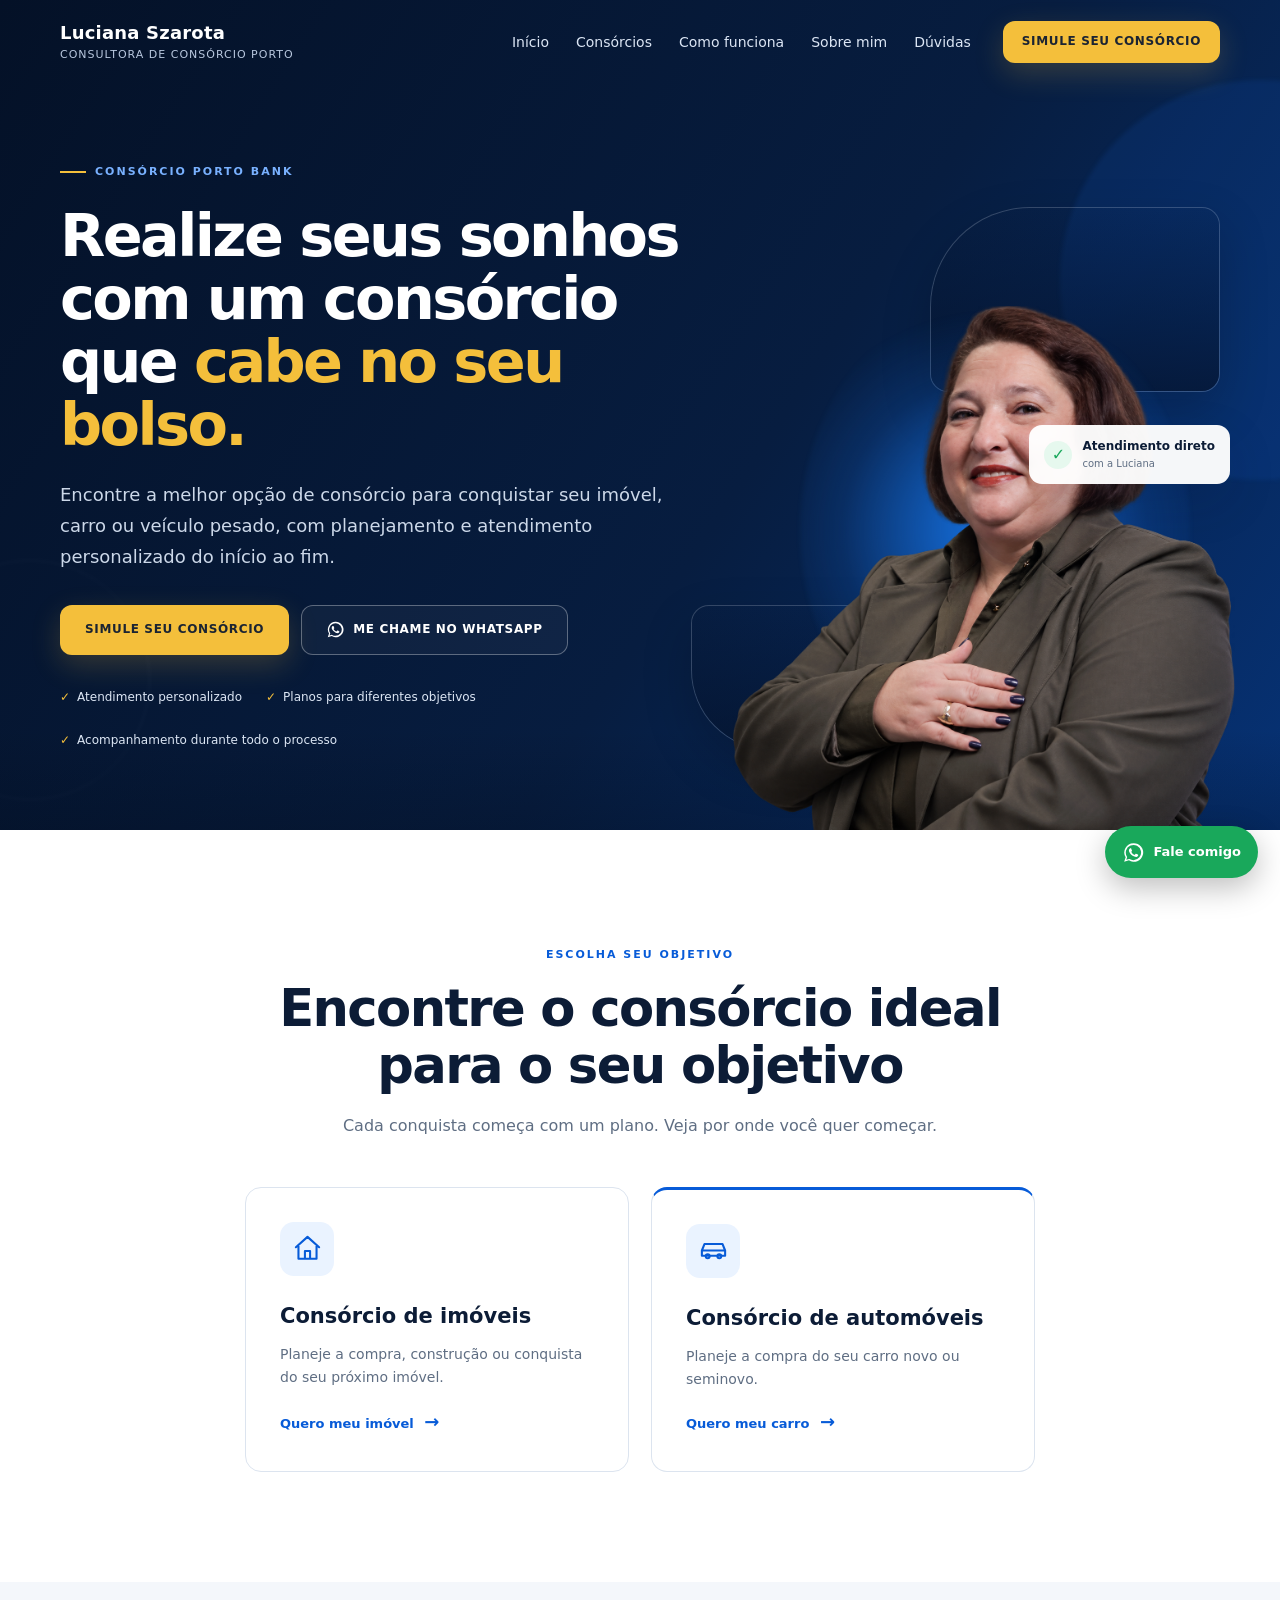
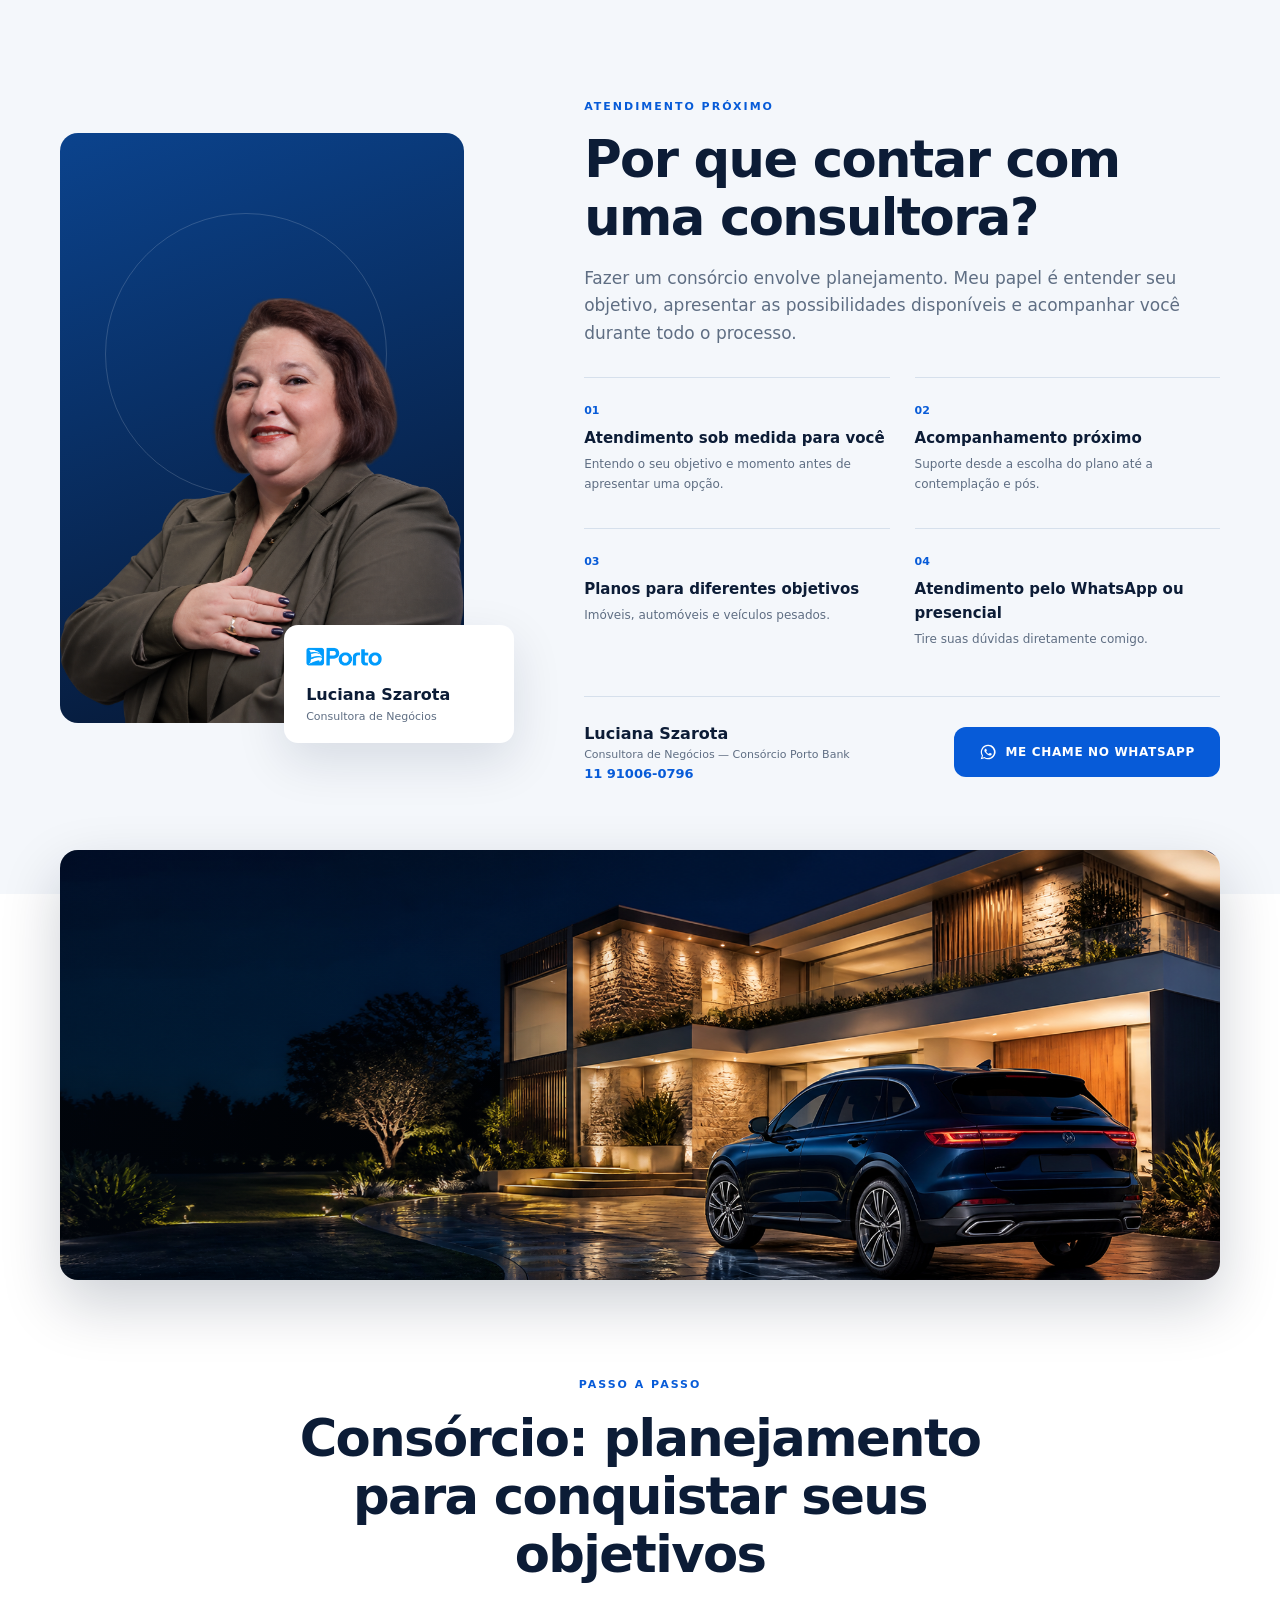
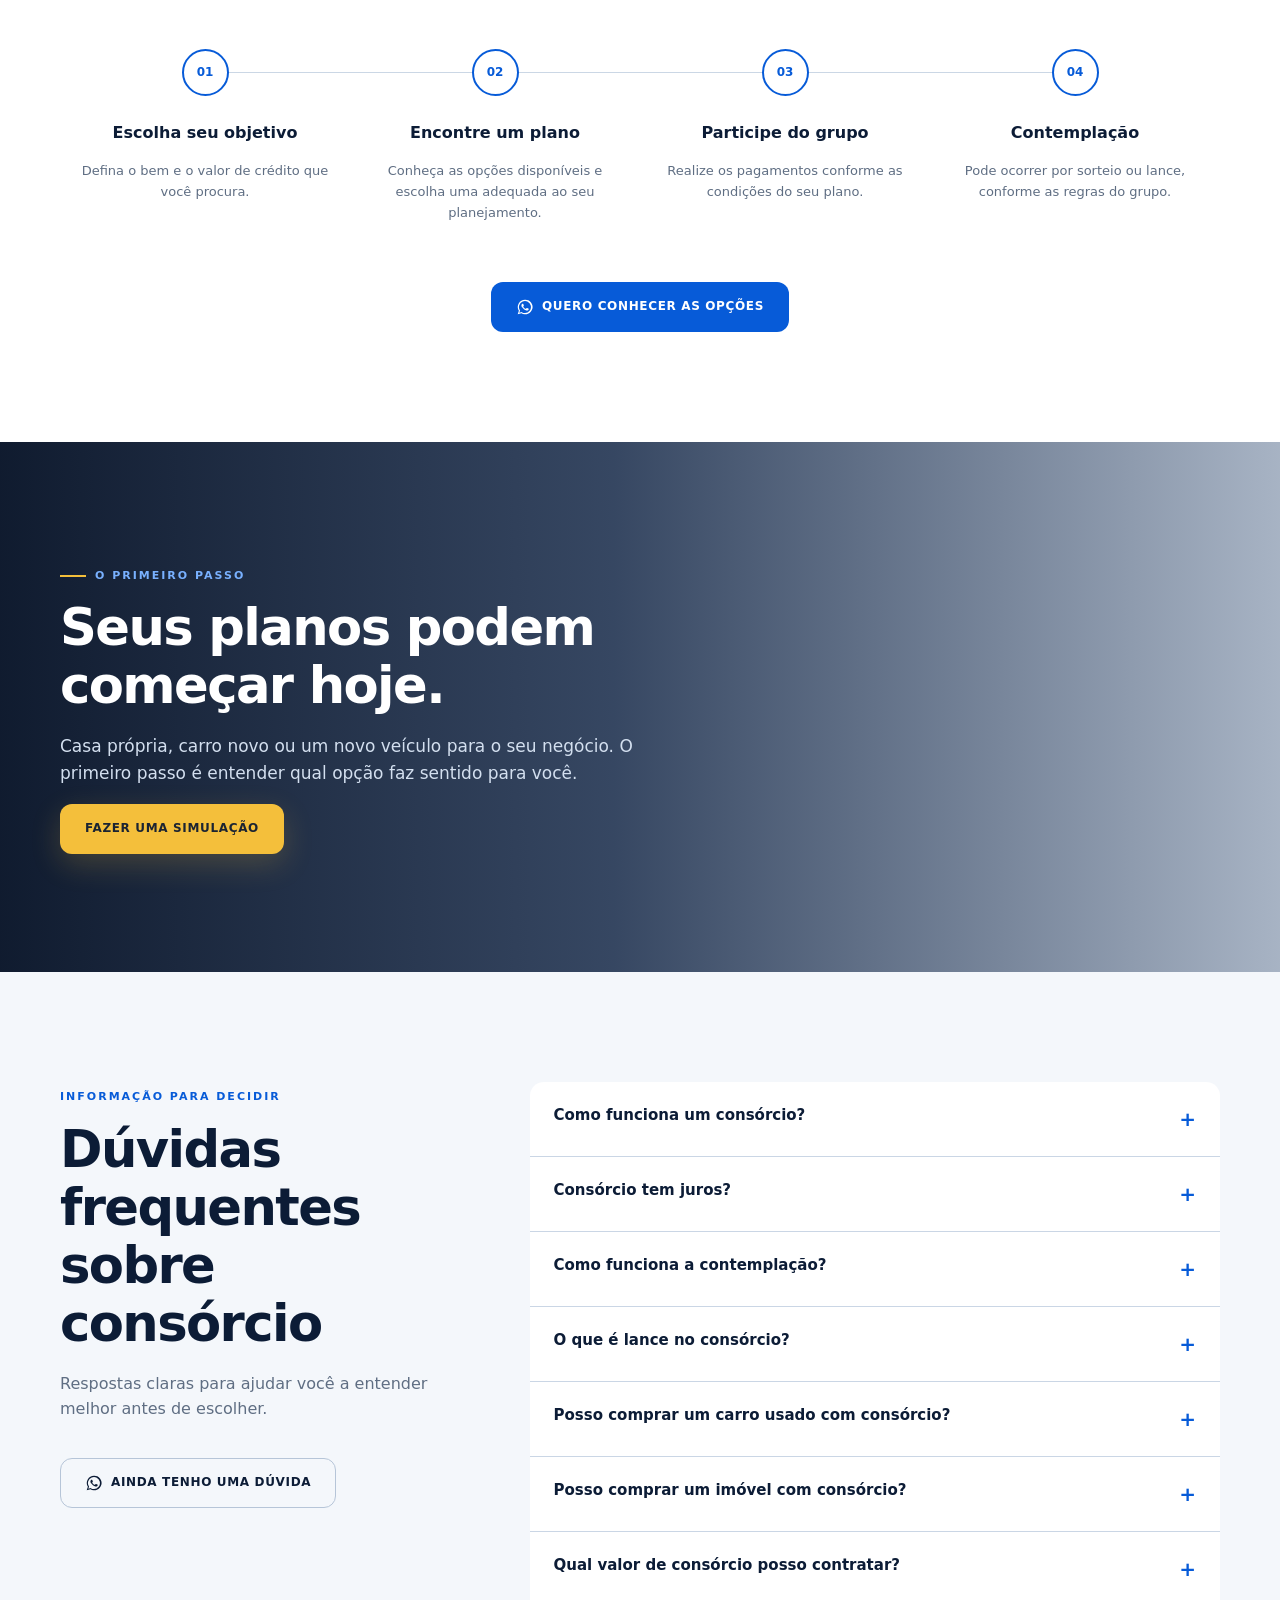
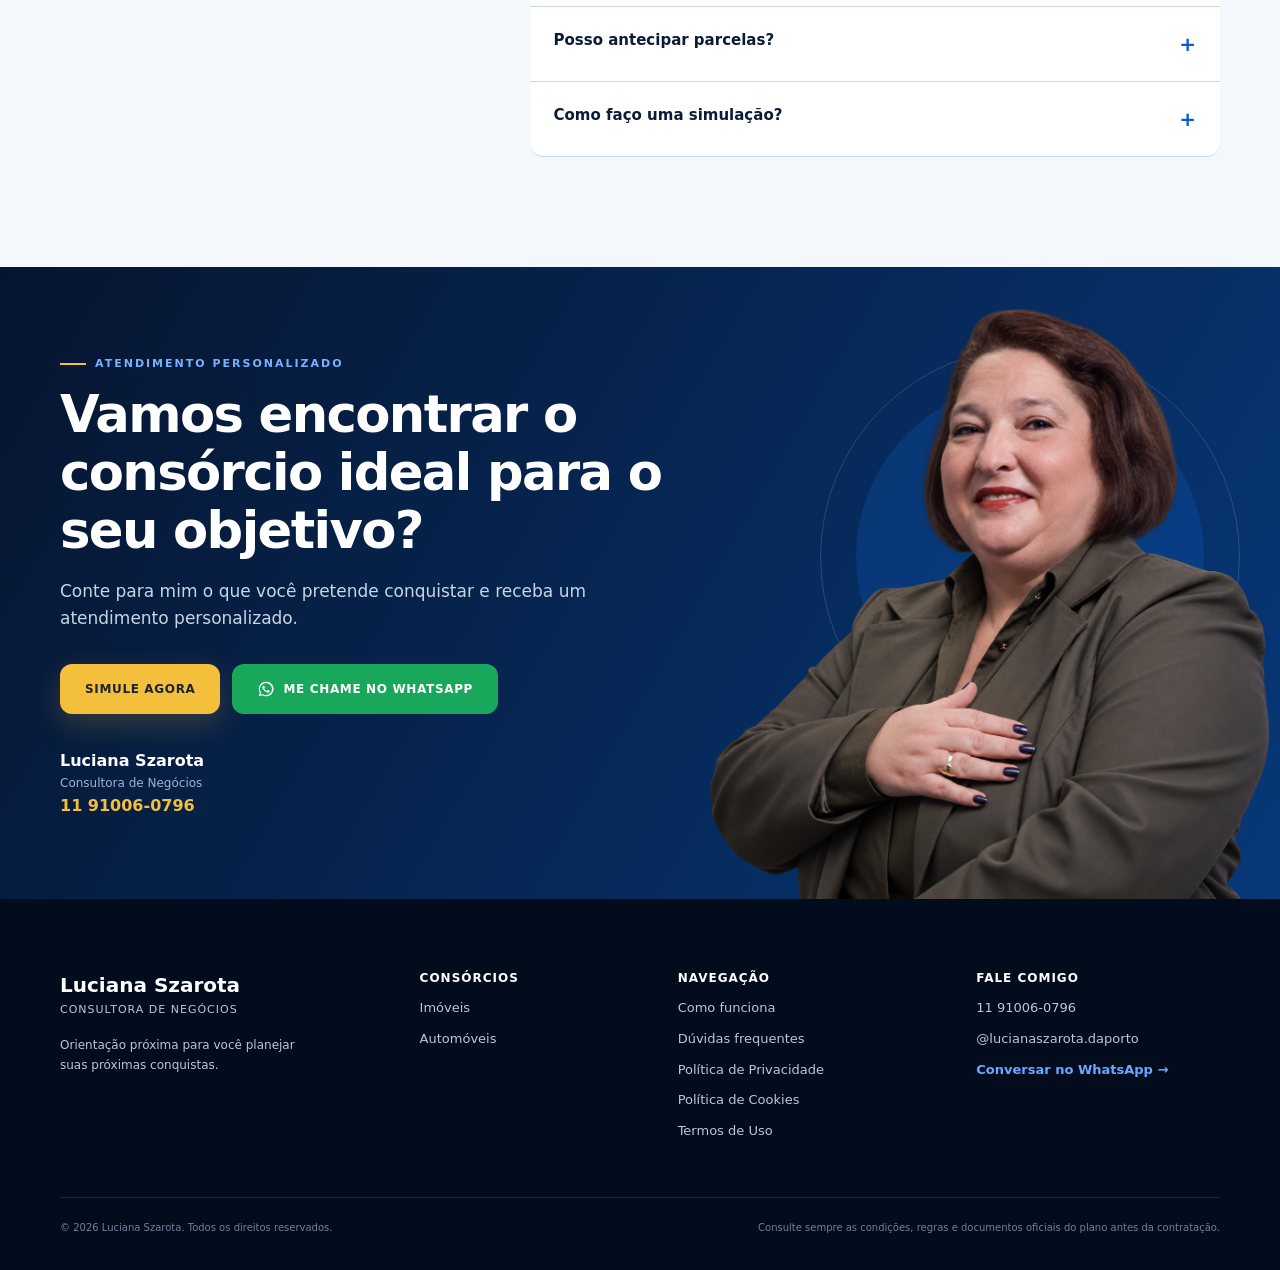
==== commit 65bd0c12: "feat: cria simulador personalizado de consórcio vs financiamento" ====
--- a/index.html
+++ b/index.html
@@ -78,7 +78,7 @@
         </nav>
         <a
           class="button button-gold header-cta"
-          href="#simulacao"
+          href="/simulador"
           data-event="header_simulation_click"
           >Simule seu consórcio</a
         >
@@ -94,7 +94,7 @@
       <nav class="mobile-nav" id="mobile-menu" aria-label="Navegação móvel">
         <a href="#inicio">Início</a><a href="#consorcios">Consórcios</a
         ><a href="#como-funciona">Como funciona</a><a href="#sobre">Sobre mim</a
-        ><a href="#duvidas">Dúvidas</a><a href="#simulacao">Simular agora</a>
+        ><a href="#duvidas">Dúvidas</a><a href="/simulador">Simular agora</a>
       </nav>
     </header>
 
@@ -117,7 +117,7 @@
             <div class="hero-actions">
               <a
                 class="button button-gold"
-                href="#simulacao"
+                href="/simulador"
                 data-event="hero_simulation_click"
                 >Simule seu consórcio</a
               ><a class="button button-outline" href="#" data-whatsapp="geral"
@@ -175,161 +175,28 @@
           </div>
           <div class="category-grid">
             <article class="category-card reveal">
-              <span class="line-icon" aria-hidden="true">🏠</span>
+              <span class="line-icon" aria-hidden="true"
+                ><svg viewBox="0 0 24 24"><path d="M3 11l9-8 9 8M5 10v10h14V10M10 20v-6h4v6"/></svg
+              ></span>
               <h3>Consórcio de imóveis</h3>
               <p>
                 Planeje a compra, construção ou conquista do seu próximo imóvel.
               </p>
-              <a href="#simulacao" data-category="imovel"
+              <a href="/simulador" data-category="imovel"
                 >Quero meu imóvel <span>→</span></a
               >
             </article>
             <article class="category-card featured reveal">
-              <span class="line-icon" aria-hidden="true">🚗</span>
+              <span class="line-icon" aria-hidden="true"
+                ><svg viewBox="0 0 24 24"><path d="M5 16H3v-4l2-5h14l2 5v4h-2M5 16h14M3 12h18"/><circle cx="7.5" cy="16.5" r="1.5"/><circle cx="16.5" cy="16.5" r="1.5"/></svg
+              ></span>
               <h3>Consórcio de automóveis</h3>
               <p>Planeje a compra do seu carro novo ou seminovo.</p>
-              <a href="#simulacao" data-category="automovel"
+              <a href="/simulador" data-category="automovel"
                 >Quero meu carro <span>→</span></a
               >
             </article>
           </div>
-        </div>
-      </section>
-
-      <section class="section simulator-section" id="simulacao">
-        <div class="container simulator-grid">
-          <div class="simulator-intro reveal">
-            <span class="kicker light">Simulação personalizada</span>
-            <h2>Quanto você precisa para realizar seu plano?</h2>
-            <p>
-              Faça uma simulação e receba uma opção de consórcio adequada ao seu
-              objetivo.
-            </p>
-            <div class="privacy-note">
-              <strong>Seus dados estão seguros.</strong
-              ><span>Pedimos apenas o necessário para entrar em contato.</span>
-            </div>
-          </div>
-          <form class="simulator reveal" id="lead-form" novalidate>
-            <div class="steps" aria-label="Progresso da simulação">
-              <span class="active">1</span><i></i><span>2</span><i></i
-              ><span>3</span>
-            </div>
-            <div class="form-step active" data-step="1">
-              <p class="step-label">Etapa 1 de 3</p>
-              <fieldset>
-                <legend>O que você deseja conquistar?</legend>
-                <div class="choice-grid">
-                  <label
-                    ><input type="radio" name="objetivo" value="Imóvel" /><span
-                      class="choice-icon"
-                      >🏠</span
-                    ><b>Imóvel</b></label
-                  ><label
-                    ><input
-                      type="radio"
-                      name="objetivo"
-                      value="Automóvel"
-                    /><span class="choice-icon">🚗</span><b>Automóvel</b></label
-                  >
-                </div>
-              </fieldset>
-              <p class="form-error" role="alert"></p>
-              <button type="button" class="button button-blue next-step">
-                Continuar
-              </button>
-            </div>
-            <div class="form-step" data-step="2">
-              <p class="step-label">Etapa 2 de 3</p>
-              <label for="credito"
-                ><strong
-                  >Qual o valor aproximado do crédito que você procura?</strong
-                ></label
-              ><output id="credit-output" for="credito">R$ 250.000</output
-              ><input
-                type="range"
-                id="credito"
-                name="credito"
-                min="25000"
-                max="1000000"
-                step="5000"
-                value="250000"
-              />
-              <div class="range-labels">
-                <span>R$ 25 mil</span><span>R$ 1 milhão</span>
-              </div>
-              <div class="step-buttons">
-                <button type="button" class="text-button prev-step">
-                  ← Voltar</button
-                ><button type="button" class="button button-blue next-step">
-                  Continuar
-                </button>
-              </div>
-            </div>
-            <div class="form-step" data-step="3">
-              <p class="step-label">Etapa 3 de 3</p>
-              <p class="form-title">Como a Luciana pode falar com você?</p>
-              <div class="field-row">
-                <label for="nome">Nome</label
-                ><input
-                  id="nome"
-                  name="nome"
-                  type="text"
-                  autocomplete="name"
-                  placeholder="Seu nome"
-                  required
-                  minlength="2"
-                />
-              </div>
-              <div class="field-row">
-                <label for="whatsapp">WhatsApp</label
-                ><input
-                  id="whatsapp"
-                  name="whatsapp"
-                  type="tel"
-                  inputmode="tel"
-                  autocomplete="tel"
-                  placeholder="(11) 99999-9999"
-                  required
-                />
-              </div>
-              <div class="honeypot" aria-hidden="true">
-                <label for="website">Não preencha</label
-                ><input
-                  id="website"
-                  name="website"
-                  tabindex="-1"
-                  autocomplete="off"
-                />
-              </div>
-              <p class="form-error" role="alert"></p>
-              <div class="step-buttons">
-                <button type="button" class="text-button prev-step">
-                  ← Voltar</button
-                ><button type="submit" class="button button-gold">
-                  Quero receber minha simulação
-                </button>
-              </div>
-              <small class="consent"
-                >Ao enviar seus dados, você concorda em ser contatado para
-                receber informações relacionadas à sua simulação. Consulte nossa
-                <a href="politica-de-privacidade.html"
-                  >Política de Privacidade</a
-                >.</small
-              >
-            </div>
-            <div class="form-success" role="status">
-              <span class="success-icon">✓</span>
-              <h3>Simulação preparada!</h3>
-              <p>
-                Continue pelo WhatsApp para enviar seus dados à Luciana e
-                iniciar seu atendimento.
-              </p>
-              <a class="button button-whatsapp" id="success-whatsapp" href="#"
-                >Continuar no WhatsApp</a
-              >
-            </div>
-          </form>
         </div>
       </section>
 
@@ -467,7 +334,7 @@
             Casa própria, carro novo ou um novo veículo para o seu negócio. O
             primeiro passo é entender qual opção faz sentido para você.
           </p>
-          <a class="button button-gold" href="#simulacao"
+          <a class="button button-gold" href="/simulador"
             >Fazer uma simulação</a
           >
         </div>
@@ -573,7 +440,7 @@
               atendimento personalizado.
             </p>
             <div class="hero-actions">
-              <a class="button button-gold" href="#simulacao">Simule agora</a
+              <a class="button button-gold"               href="/simulador">Simule agora</a
               ><a class="button button-whatsapp" href="#" data-whatsapp="geral"
                 >Me chame no whatsapp</a
               >
--- a/styles.css
+++ b/styles.css
@@ -1,5 +1,5 @@
 :root{--navy:#06152f;--navy-2:#09224a;--blue:#075bd8;--blue-light:#2d87ff;--gold:#f4bf3b;--gold-dark:#d99a0b;--white:#fff;--ink:#0c1c36;--muted:#5f6e83;--line:#dce4ef;--soft:#f4f7fb;--green:#19a85b;--radius:16px;--shadow:0 18px 50px rgba(5,24,55,.12)}
-*{box-sizing:border-box}html{scroll-behavior:smooth;scroll-padding-top:90px}body{margin:0;font-family:Inter,ui-sans-serif,system-ui,-apple-system,"Segoe UI",sans-serif;color:var(--ink);background:#fff;line-height:1.6;-webkit-font-smoothing:antialiased}a{color:inherit;text-decoration:none}img{display:block;max-width:100%}button,input{font:inherit}.container{width:min(1160px,calc(100% - 40px));margin-inline:auto}.skip-link{position:fixed;left:18px;top:-60px;background:#fff;color:#000;padding:10px 14px;z-index:999;border-radius:8px}.skip-link:focus{top:12px}.site-header{position:fixed;inset:0 0 auto;z-index:100;color:#fff;transition:.3s}.site-header.scrolled,.site-header.menu-open{background:rgba(5,19,43,.94);backdrop-filter:blur(14px);box-shadow:0 1px 0 rgba(255,255,255,.09)}.header-inner{height:84px;display:flex;align-items:center;gap:32px}.brand{display:flex;flex-direction:column;line-height:1.15;white-space:nowrap}.brand strong{font-size:18px;letter-spacing:.2px}.brand span{font-size:11px;color:#b8c7de;margin-top:5px;text-transform:uppercase;letter-spacing:1px}.desktop-nav{margin-left:auto;display:flex;gap:27px;font-size:14px;color:#dce6f5}.desktop-nav a{transition:.2s}.desktop-nav a:hover{color:#fff}.button{display:inline-flex;align-items:center;justify-content:center;min-height:50px;padding:0 24px;border-radius:12px;border:1px solid transparent;text-transform:uppercase;font-weight:800;font-size:12px;letter-spacing:.65px;cursor:pointer;transition:transform .2s,box-shadow .2s,background .2s}.button:hover{transform:translateY(-2px)}.button:focus-visible,a:focus-visible,summary:focus-visible,input:focus-visible{outline:3px solid #74adff;outline-offset:3px}.button-gold{background:var(--gold);color:#1b2432;box-shadow:0 10px 30px rgba(244,191,59,.2)}.button-gold:hover{background:#ffd05a;box-shadow:0 12px 34px rgba(244,191,59,.3)}.button-blue{background:var(--blue);color:#fff}.button-blue:hover{background:#064eb9}.button-outline{border-color:rgba(255,255,255,.32);color:#fff;background:rgba(255,255,255,.04)}.button-outline-dark{border-color:#b6c5d8;color:var(--ink)}.button-whatsapp{background:var(--green);color:#fff}.header-cta{min-height:42px;padding:0 18px}.menu-toggle,.mobile-nav{display:none}.hero{position:relative;min-height:790px;overflow:hidden;background:linear-gradient(123deg,#041127 0%,#071d40 58%,#063c8e 120%);color:#fff;padding:155px 0 60px}.hero:after{content:"";position:absolute;inset:auto 0 0;height:100px;background:linear-gradient(transparent,rgba(1,9,23,.25));pointer-events:none}.hero-grid{display:grid;grid-template-columns:54% 46%;align-items:center;position:relative;z-index:2}.hero-copy{padding-bottom:20px}.eyebrow,.kicker{display:inline-flex;align-items:center;gap:9px;text-transform:uppercase;letter-spacing:2px;font-size:11px;font-weight:800;color:#79b1ff}.eyebrow span{width:26px;height:2px;background:var(--gold)}h1,h2,h3,p{margin-top:0}h1{font-size:clamp(42px,5.1vw,70px);line-height:1.07;letter-spacing:-2.6px;margin:23px 0 24px;max-width:720px}h1 em{color:var(--gold);font-style:normal}.hero-description{font-size:18px;line-height:1.72;color:#ccd8e9;max-width:660px}.hero-actions{display:flex;gap:12px;margin-top:32px;flex-wrap:wrap}.trust-list{display:flex;gap:24px;flex-wrap:wrap;list-style:none;padding:0;margin:33px 0 0;color:#dce6f4;font-size:12px}.trust-list li:before{content:"✓";color:var(--gold);font-weight:900;margin-right:7px}.hero-visual{height:585px;position:relative;align-self:end}.luciana-hero{position:absolute;z-index:4;bottom:-64px;right:-15px;width:94%;max-height:590px;object-fit:contain;object-position:bottom}.portrait-halo{position:absolute;width:390px;height:470px;right:30px;bottom:5px;background:radial-gradient(circle,#1674e6 0%,rgba(20,101,207,.2) 50%,transparent 72%);border-radius:50%;filter:blur(2px)}.asset{position:absolute;background-size:cover;background-position:center;border:1px solid rgba(255,255,255,.18);box-shadow:0 20px 50px rgba(0,0,0,.2);overflow:hidden}.asset:after{content:"";position:absolute;inset:0;background:linear-gradient(180deg,rgba(4,18,43,.08),rgba(4,18,43,.72))}.asset span{position:absolute;z-index:1;left:16px;bottom:12px;font-size:10px;text-transform:uppercase;letter-spacing:1.2px;font-weight:800}.asset-house{width:290px;height:185px;right:0;top:22px;border-radius:100px 18px 18px 18px;background-image:url('https://images.unsplash.com/photo-1600607687939-ce8a6c25118c?auto=format&fit=crop&w=700&q=75')}.asset-car{width:275px;height:145px;left:5px;bottom:20px;border-radius:18px 18px 18px 80px;background-image:url('https://images.unsplash.com/photo-1503376780353-7e6692767b70?auto=format&fit=crop&w=700&q=75')}.consultant-badge{position:absolute;z-index:7;right:-10px;top:240px;background:rgba(255,255,255,.96);color:var(--ink);padding:12px 15px;border-radius:13px;display:flex;align-items:center;gap:10px;box-shadow:var(--shadow)}.consultant-badge strong,.consultant-badge small{display:block}.consultant-badge strong{font-size:12px}.consultant-badge small{font-size:10px;color:var(--muted)}.badge-check{display:grid;place-items:center;width:28px;height:28px;border-radius:50%;background:#e6f8ee;color:var(--green);font-weight:900}.hero-orb{position:absolute;border-radius:50%;filter:blur(2px)}.orb-one{width:400px;height:400px;background:rgba(19,102,221,.12);right:-180px;top:80px}.orb-two{width:240px;height:240px;border:1px solid rgba(255,255,255,.07);left:-90px;bottom:30px}.section{padding:110px 0}.section-heading{text-align:center;max-width:730px;margin:0 auto 48px}.kicker{color:var(--blue)}.kicker.light{color:#7eb4ff}.section-heading h2,.about-copy h2,.simulator-intro h2,.faq-intro h2,.dream-content h2,.final-copy h2{font-size:clamp(34px,4vw,52px);line-height:1.13;letter-spacing:-1.6px;margin:14px 0 18px}.section-heading p,.faq-intro>p{color:var(--muted)}.categories{background:#fff}.category-grid{display:grid;grid-template-columns:repeat(3,1fr);gap:22px}.category-card{border:1px solid var(--line);padding:34px;border-radius:var(--radius);min-height:285px;display:flex;flex-direction:column;transition:.25s;background:#fff}.category-card:hover{transform:translateY(-6px);box-shadow:var(--shadow);border-color:#a8c8f5}.category-card.featured{border-top:3px solid var(--blue)}.line-icon{width:54px;height:54px;border-radius:14px;background:#eaf3ff;color:var(--blue);display:grid;place-items:center;font-size:31px;margin-bottom:24px}.category-card h3{font-size:21px;margin-bottom:10px}.category-card p{color:var(--muted);font-size:14px}.category-card a{margin-top:auto;color:var(--blue);font-weight:800;font-size:13px}.category-card a span{font-size:18px;margin-left:6px}.simulator-section{background:linear-gradient(125deg,#06152f,#0a2d64);color:#fff}.simulator-grid{display:grid;grid-template-columns:42% 58%;gap:72px;align-items:center}.simulator-intro p{color:#bdcbe0;font-size:17px}.privacy-note{margin-top:40px;border-left:2px solid var(--gold);padding-left:18px}.privacy-note strong,.privacy-note span{display:block}.privacy-note span{font-size:13px;color:#aebfd7}.simulator{background:#fff;color:var(--ink);padding:34px;border-radius:18px;min-height:450px;box-shadow:0 30px 70px rgba(0,0,0,.2)}.steps{display:flex;align-items:center;margin-bottom:25px}.steps span{width:30px;height:30px;border-radius:50%;display:grid;place-items:center;background:#e8edf4;color:#7a899c;font-size:12px;font-weight:800}.steps span.active{background:var(--blue);color:#fff}.steps i{height:2px;flex:1;background:#e8edf4}.steps i.active{background:var(--blue)}.form-step,.form-success{display:none}.form-step.active,.form-success.active{display:block}.step-label{color:var(--blue);font-size:11px;text-transform:uppercase;letter-spacing:1.4px;font-weight:800}.form-step legend,.form-title,.form-step label>strong{font-size:23px;font-weight:800;line-height:1.25;margin-bottom:23px}.form-step fieldset{border:0;padding:0;margin:0}.choice-grid{display:grid;grid-template-columns:repeat(3,1fr);gap:11px}.choice-grid label{cursor:pointer}.choice-grid input{position:absolute;opacity:0}.choice-grid label>span,.choice-grid label>b{display:block}.choice-grid label{border:1px solid var(--line);border-radius:13px;padding:20px 10px;text-align:center;transition:.2s}.choice-grid label:has(input:checked){background:#edf5ff;border-color:var(--blue);box-shadow:0 0 0 1px var(--blue)}.choice-grid label:focus-within{outline:3px solid #74adff;outline-offset:2px}.choice-icon{font-size:28px;color:var(--blue)}.choice-grid b{font-size:12px;margin-top:7px}.form-step>.button{width:100%;margin-top:25px}output{display:block;font-size:38px;color:var(--blue);font-weight:900;margin:32px 0 20px;letter-spacing:-1px}input[type=range]{width:100%;accent-color:var(--blue)}.range-labels{display:flex;justify-content:space-between;color:var(--muted);font-size:11px}.step-buttons{display:flex;justify-content:space-between;align-items:center;gap:16px;margin-top:35px}.text-button{border:0;background:transparent;color:var(--muted);cursor:pointer}.field-row{margin-bottom:15px}.field-row label{display:block;font-size:12px;font-weight:800;margin-bottom:6px}.field-row input{width:100%;height:50px;border:1px solid #ccd6e4;border-radius:10px;padding:0 14px}.field-row input:focus{border-color:var(--blue)}.consent{display:block;color:#6c798a;line-height:1.45;margin-top:18px;font-size:10px}.consent a{text-decoration:underline}.form-error{color:#b3261e;font-size:12px;margin:10px 0 0;min-height:18px}.honeypot{position:absolute;left:-9999px}.form-success{text-align:center;padding:30px 5px}.form-success .success-icon{display:grid;place-items:center;width:70px;height:70px;border-radius:50%;background:#e7f8ef;color:var(--green);font-size:30px;font-weight:900;margin:0 auto 20px}.form-success h3{font-size:28px}.form-success p{color:var(--muted)}.about{background:var(--soft)}.about-grid{display:grid;grid-template-columns:42% 58%;gap:70px;align-items:center}.about-portrait{position:relative;height:610px}.portrait-card{position:absolute;inset:0 50px 20px 0;border-radius:18px;overflow:hidden;background:linear-gradient(160deg,#0b438d,#06152f)}.portrait-card:before{content:"";position:absolute;width:280px;height:280px;border:1px solid rgba(255,255,255,.16);border-radius:50%;left:45px;top:80px}.portrait-card img{height:100%;width:100%;object-fit:contain;object-position:bottom;position:relative;z-index:1}.signature-card{position:absolute;z-index:3;right:0;bottom:0;background:#fff;border-radius:14px;padding:18px 22px;box-shadow:var(--shadow);width:230px}.signature-card img{width:76px;height:28px;object-fit:contain;object-position:left;margin-bottom:11px}.signature-card strong,.signature-card span{display:block}.signature-card span{font-size:11px;color:var(--muted)}.lead{color:var(--muted);font-size:17px}.benefits{display:grid;grid-template-columns:1fr 1fr;gap:4px 25px;margin-top:30px}.benefits>div{border-top:1px solid #d6e0ec;padding:18px 0}.benefits span{color:var(--blue);font-size:11px;font-weight:900}.benefits h3{font-size:15px;margin:5px 0}.benefits p{font-size:12px;color:var(--muted)}.contact-line{display:flex;align-items:center;justify-content:space-between;border-top:1px solid #d6e0ec;margin-top:16px;padding-top:24px;gap:15px}.contact-line strong,.contact-line span,.contact-line div>a{display:block}.contact-line span{font-size:11px;color:var(--muted)}.contact-line div>a{font-size:13px;color:var(--blue);font-weight:800}.process{background:#fff}.timeline{display:grid;grid-template-columns:repeat(4,1fr);margin:65px 0 45px;position:relative}.timeline:before{content:"";position:absolute;height:1px;background:#cbd7e5;left:12.5%;right:12.5%;top:23px}.timeline article{position:relative;padding:0 19px;text-align:center}.timeline article>span{position:relative;z-index:1;display:grid;place-items:center;margin:0 auto 24px;width:47px;height:47px;border-radius:50%;background:#fff;border:2px solid var(--blue);color:var(--blue);font-weight:900;font-size:12px}.timeline h3{font-size:16px}.timeline p{color:var(--muted);font-size:13px}.center{text-align:center}.dream-section{position:relative;min-height:530px;display:flex;align-items:center;background:url('https://images.unsplash.com/photo-1600607687920-4e2a09cf159d?auto=format&fit=crop&w=1800&q=78') center/cover;color:#fff}.dream-overlay{position:absolute;inset:0;background:linear-gradient(90deg,rgba(3,15,36,.95) 0%,rgba(4,25,59,.8) 48%,rgba(4,38,86,.35))}.dream-content{position:relative;max-width:1160px}.dream-content h2{max-width:650px}.dream-content p{max-width:580px;color:#d3dfef;font-size:17px}.faq{background:var(--soft)}.faq-grid{display:grid;grid-template-columns:36% 64%;gap:75px;align-items:start}.faq-intro{position:sticky;top:120px}.faq-intro .button{margin-top:20px}.accordion details{border-bottom:1px solid #cad6e5;background:#fff}.accordion details:first-child{border-radius:14px 14px 0 0}.accordion details:last-child{border-radius:0 0 14px 14px}.accordion summary{list-style:none;cursor:pointer;padding:21px 24px;display:flex;justify-content:space-between;gap:20px;font-weight:800;font-size:15px}.accordion summary::-webkit-details-marker{display:none}.accordion summary span{font-size:20px;color:var(--blue);transition:.2s}.accordion details[open] summary span{transform:rotate(45deg)}.accordion details p{padding:0 50px 22px 24px;color:var(--muted);font-size:14px}.final-cta{background:linear-gradient(120deg,#06152f,#073879);color:#fff;overflow:hidden}.final-grid{display:grid;grid-template-columns:58% 42%;min-height:610px;align-items:center}.final-copy{padding:80px 0;position:relative;z-index:2}.final-copy p{color:#c7d5e7;font-size:17px;max-width:610px}.final-contact{margin-top:34px}.final-contact strong,.final-contact span,.final-contact a{display:block}.final-contact span{color:#9fb3cf;font-size:12px}.final-contact a{color:var(--gold);font-weight:800}.final-photo{height:100%;position:relative}.final-photo img{position:absolute;height:95%;width:115%;max-width:none;bottom:0;right:-50px;object-fit:contain;object-position:bottom}.photo-ring{position:absolute;width:420px;height:420px;border-radius:50%;border:1px solid rgba(255,255,255,.14);right:-20px;top:80px}.photo-ring:after{content:"";position:absolute;inset:35px;border-radius:50%;background:rgba(17,99,209,.22)}footer{background:#030c1d;color:#b9c7da;padding:70px 0 24px}.footer-grid{display:grid;grid-template-columns:1.5fr 1fr 1.2fr 1.2fr;gap:55px}.footer-grid h2{font-size:12px;color:#fff;text-transform:uppercase;letter-spacing:1px}.footer-grid a{display:block;font-size:13px;margin:10px 0}.footer-grid a:hover{color:#fff}.footer-brand strong,.footer-brand span{display:block}.footer-brand strong{font-size:20px;color:#fff}.footer-brand span{font-size:11px;text-transform:uppercase;letter-spacing:1px}.footer-brand p{font-size:12px;max-width:260px;margin-top:18px}.footer-wa{color:#6ca8ff!important;font-weight:800}.footer-bottom{border-top:1px solid rgba(255,255,255,.1);margin-top:45px;padding-top:22px;display:flex;justify-content:space-between;gap:30px;font-size:10px;color:#70809a}.floating-whatsapp{position:fixed;right:22px;bottom:22px;z-index:80;background:var(--green);color:#fff;height:52px;border-radius:26px;padding:0 17px;display:flex;align-items:center;gap:8px;box-shadow:0 10px 30px rgba(0,0,0,.25);font-size:13px;font-weight:800}.floating-whatsapp>span:first-child{font-size:22px}.reveal{opacity:0;transform:translateY(22px);transition:opacity .7s,transform .7s}.reveal.visible{opacity:1;transform:none}
+*{box-sizing:border-box}html{scroll-behavior:smooth;scroll-padding-top:90px}body{margin:0;font-family:Inter,ui-sans-serif,system-ui,-apple-system,"Segoe UI",sans-serif;color:var(--ink);background:#fff;line-height:1.6;-webkit-font-smoothing:antialiased}a{color:inherit;text-decoration:none}img{display:block;max-width:100%}button,input{font:inherit}.container{width:min(1160px,calc(100% - 40px));margin-inline:auto}.skip-link{position:fixed;left:18px;top:-60px;background:#fff;color:#000;padding:10px 14px;z-index:999;border-radius:8px}.skip-link:focus{top:12px}.site-header{position:fixed;inset:0 0 auto;z-index:100;color:#fff;transition:.3s}.site-header.scrolled,.site-header.menu-open{background:rgba(5,19,43,.94);backdrop-filter:blur(14px);box-shadow:0 1px 0 rgba(255,255,255,.09)}.header-inner{height:84px;display:flex;align-items:center;gap:32px}.brand{display:flex;flex-direction:column;line-height:1.15;white-space:nowrap}.brand strong{font-size:18px;letter-spacing:.2px}.brand span{font-size:11px;color:#b8c7de;margin-top:5px;text-transform:uppercase;letter-spacing:1px}.desktop-nav{margin-left:auto;display:flex;gap:27px;font-size:14px;color:#dce6f5}.desktop-nav a{transition:.2s}.desktop-nav a:hover{color:#fff}.button{display:inline-flex;align-items:center;justify-content:center;min-height:50px;padding:0 24px;border-radius:12px;border:1px solid transparent;text-transform:uppercase;font-weight:800;font-size:12px;letter-spacing:.65px;cursor:pointer;transition:transform .2s,box-shadow .2s,background .2s}.button:hover{transform:translateY(-2px)}.button:focus-visible,a:focus-visible,summary:focus-visible,input:focus-visible{outline:3px solid #74adff;outline-offset:3px}.button-gold{background:var(--gold);color:#1b2432;box-shadow:0 10px 30px rgba(244,191,59,.2)}.button-gold:hover{background:#ffd05a;box-shadow:0 12px 34px rgba(244,191,59,.3)}.button-blue{background:var(--blue);color:#fff}.button-blue:hover{background:#064eb9}.button-outline{border-color:rgba(255,255,255,.32);color:#fff;background:rgba(255,255,255,.04)}.button-outline-dark{border-color:#b6c5d8;color:var(--ink)}.button-whatsapp{background:var(--green);color:#fff}.header-cta{min-height:42px;padding:0 18px}.menu-toggle,.mobile-nav{display:none}.hero{position:relative;min-height:790px;overflow:hidden;background:linear-gradient(123deg,#041127 0%,#071d40 58%,#063c8e 120%);color:#fff;padding:155px 0 60px}.hero:after{content:"";position:absolute;inset:auto 0 0;height:100px;background:linear-gradient(transparent,rgba(1,9,23,.25));pointer-events:none}.hero-grid{display:grid;grid-template-columns:54% 46%;align-items:center;position:relative;z-index:2}.hero-copy{padding-bottom:20px}.eyebrow,.kicker{display:inline-flex;align-items:center;gap:9px;text-transform:uppercase;letter-spacing:2px;font-size:11px;font-weight:800;color:#79b1ff}.eyebrow span{width:26px;height:2px;background:var(--gold)}h1,h2,h3,p{margin-top:0}h1{font-size:clamp(42px,5.1vw,70px);line-height:1.07;letter-spacing:-2.6px;margin:23px 0 24px;max-width:720px}h1 em{color:var(--gold);font-style:normal}.hero-description{font-size:18px;line-height:1.72;color:#ccd8e9;max-width:660px}.hero-actions{display:flex;gap:12px;margin-top:32px;flex-wrap:wrap}.trust-list{display:flex;gap:24px;flex-wrap:wrap;list-style:none;padding:0;margin:33px 0 0;color:#dce6f4;font-size:12px}.trust-list li:before{content:"✓";color:var(--gold);font-weight:900;margin-right:7px}.hero-visual{height:585px;position:relative;align-self:end}.luciana-hero{position:absolute;z-index:4;bottom:-64px;right:-15px;width:94%;max-height:590px;object-fit:contain;object-position:bottom}.portrait-halo{position:absolute;width:390px;height:470px;right:30px;bottom:5px;background:radial-gradient(circle,#1674e6 0%,rgba(20,101,207,.2) 50%,transparent 72%);border-radius:50%;filter:blur(2px)}.asset{position:absolute;background-size:cover;background-position:center;border:1px solid rgba(255,255,255,.18);box-shadow:0 20px 50px rgba(0,0,0,.2);overflow:hidden}.asset:after{content:"";position:absolute;inset:0;background:linear-gradient(180deg,rgba(4,18,43,.08),rgba(4,18,43,.72))}.asset span{position:absolute;z-index:1;left:16px;bottom:12px;font-size:10px;text-transform:uppercase;letter-spacing:1.2px;font-weight:800}.asset-house{width:290px;height:185px;right:0;top:22px;border-radius:100px 18px 18px 18px;background-image:url('https://images.unsplash.com/photo-1600607687939-ce8a6c25118c?auto=format&fit=crop&w=700&q=75')}.asset-car{width:275px;height:145px;left:5px;bottom:20px;border-radius:18px 18px 18px 80px;background-image:url('https://images.unsplash.com/photo-1503376780353-7e6692767b70?auto=format&fit=crop&w=700&q=75')}.consultant-badge{position:absolute;z-index:7;right:-10px;top:240px;background:rgba(255,255,255,.96);color:var(--ink);padding:12px 15px;border-radius:13px;display:flex;align-items:center;gap:10px;box-shadow:var(--shadow)}.consultant-badge strong,.consultant-badge small{display:block}.consultant-badge strong{font-size:12px}.consultant-badge small{font-size:10px;color:var(--muted)}.badge-check{display:grid;place-items:center;width:28px;height:28px;border-radius:50%;background:#e6f8ee;color:var(--green);font-weight:900}.hero-orb{position:absolute;border-radius:50%;filter:blur(2px)}.orb-one{width:400px;height:400px;background:rgba(19,102,221,.12);right:-180px;top:80px}.orb-two{width:240px;height:240px;border:1px solid rgba(255,255,255,.07);left:-90px;bottom:30px}.section{padding:110px 0}.section-heading{text-align:center;max-width:730px;margin:0 auto 48px}.kicker{color:var(--blue)}.kicker.light{color:#7eb4ff}.section-heading h2,.about-copy h2,.simulator-intro h2,.faq-intro h2,.dream-content h2,.final-copy h2{font-size:clamp(34px,4vw,52px);line-height:1.13;letter-spacing:-1.6px;margin:14px 0 18px}.section-heading p,.faq-intro>p{color:var(--muted)}.categories{background:#fff}.category-grid{display:grid;grid-template-columns:repeat(3,1fr);gap:22px}.category-card{border:1px solid var(--line);padding:34px;border-radius:var(--radius);min-height:285px;display:flex;flex-direction:column;transition:.25s;background:#fff}.category-card:hover{transform:translateY(-6px);box-shadow:var(--shadow);border-color:#a8c8f5}.category-card.featured{border-top:3px solid var(--blue)}.line-icon{width:54px;height:54px;border-radius:14px;background:#eaf3ff;color:var(--blue);display:grid;place-items:center;font-size:31px;margin-bottom:24px}.category-card h3{font-size:21px;margin-bottom:10px}.category-card p{color:var(--muted);font-size:14px}.category-card a{margin-top:auto;color:var(--blue);font-weight:800;font-size:13px}.category-card a span{font-size:18px;margin-left:6px}.simulator-section{background:linear-gradient(125deg,#06152f,#0a2d64);color:#fff}.simulator-grid{display:grid;grid-template-columns:42% 58%;gap:72px;align-items:center}.simulator-intro p{color:#bdcbe0;font-size:17px}.privacy-note{margin-top:40px;border-left:2px solid var(--gold);padding-left:18px}.privacy-note strong,.privacy-note span{display:block}.privacy-note span{font-size:13px;color:#aebfd7}.simulator{background:#fff;color:var(--ink);padding:34px;border-radius:18px;min-height:450px;box-shadow:0 30px 70px rgba(0,0,0,.2)}.steps{display:flex;align-items:center;margin-bottom:25px}.steps span{width:30px;height:30px;border-radius:50%;display:grid;place-items:center;background:#e8edf4;color:#7a899c;font-size:12px;font-weight:800}.steps span.active{background:var(--blue);color:#fff}.steps i{height:2px;flex:1;background:#e8edf4}.steps i.active{background:var(--blue)}.form-step,.form-success{display:none}.form-step.active,.form-success.active{display:block}.step-label{color:var(--blue);font-size:11px;text-transform:uppercase;letter-spacing:1.4px;font-weight:800}.form-step legend,.form-title,.form-step label>strong{font-size:23px;font-weight:800;line-height:1.25;margin-bottom:23px}.form-step fieldset{border:0;padding:0;margin:0}.choice-grid{display:grid;grid-template-columns:repeat(3,1fr);gap:11px}.choice-grid label{cursor:pointer}.choice-grid input{position:absolute;opacity:0}.choice-grid label>span,.choice-grid label>b{display:block}.choice-grid label{border:1px solid var(--line);border-radius:13px;padding:20px 10px;text-align:center;transition:.2s}.choice-grid label:has(input:checked){background:#edf5ff;border-color:var(--blue);box-shadow:0 0 0 1px var(--blue)}.choice-grid label:focus-within{outline:3px solid #74adff;outline-offset:2px}.choice-icon{font-size:28px;color:var(--blue)}.line-icon svg,.choice-icon svg{width:1em;height:1em;fill:none;stroke:currentColor;stroke-width:1.6;stroke-linecap:round;stroke-linejoin:round}.choice-icon{display:inline-flex}.choice-grid b{font-size:12px;margin-top:7px}.form-step>.button{width:100%;margin-top:25px}output{display:block;font-size:38px;color:var(--blue);font-weight:900;margin:32px 0 20px;letter-spacing:-1px}input[type=range]{width:100%;accent-color:var(--blue)}.range-labels{display:flex;justify-content:space-between;color:var(--muted);font-size:11px}.step-buttons{display:flex;justify-content:space-between;align-items:center;gap:16px;margin-top:35px}.text-button{border:0;background:transparent;color:var(--muted);cursor:pointer}.field-row{margin-bottom:15px}.field-row label{display:block;font-size:12px;font-weight:800;margin-bottom:6px}.field-row input{width:100%;height:50px;border:1px solid #ccd6e4;border-radius:10px;padding:0 14px}.field-row input:focus{border-color:var(--blue)}.consent{display:block;color:#6c798a;line-height:1.45;margin-top:18px;font-size:10px}.consent a{text-decoration:underline}.form-error{color:#b3261e;font-size:12px;margin:10px 0 0;min-height:18px}.honeypot{position:absolute;left:-9999px}.form-success{text-align:center;padding:30px 5px}.form-success .success-icon{display:grid;place-items:center;width:70px;height:70px;border-radius:50%;background:#e7f8ef;color:var(--green);font-size:30px;font-weight:900;margin:0 auto 20px}.form-success h3{font-size:28px}.form-success p{color:var(--muted)}.about{background:var(--soft)}.about-grid{display:grid;grid-template-columns:42% 58%;gap:70px;align-items:center}.about-portrait{position:relative;height:610px}.portrait-card{position:absolute;inset:0 50px 20px 0;border-radius:18px;overflow:hidden;background:linear-gradient(160deg,#0b438d,#06152f)}.portrait-card:before{content:"";position:absolute;width:280px;height:280px;border:1px solid rgba(255,255,255,.16);border-radius:50%;left:45px;top:80px}.portrait-card img{height:100%;width:100%;object-fit:contain;object-position:bottom;position:relative;z-index:1}.signature-card{position:absolute;z-index:3;right:0;bottom:0;background:#fff;border-radius:14px;padding:18px 22px;box-shadow:var(--shadow);width:230px}.signature-card img{width:76px;height:28px;object-fit:contain;object-position:left;margin-bottom:11px}.signature-card strong,.signature-card span{display:block}.signature-card span{font-size:11px;color:var(--muted)}.lead{color:var(--muted);font-size:17px}.benefits{display:grid;grid-template-columns:1fr 1fr;gap:4px 25px;margin-top:30px}.benefits>div{border-top:1px solid #d6e0ec;padding:18px 0}.benefits span{color:var(--blue);font-size:11px;font-weight:900}.benefits h3{font-size:15px;margin:5px 0}.benefits p{font-size:12px;color:var(--muted)}.contact-line{display:flex;align-items:center;justify-content:space-between;border-top:1px solid #d6e0ec;margin-top:16px;padding-top:24px;gap:15px}.contact-line strong,.contact-line span,.contact-line div>a{display:block}.contact-line span{font-size:11px;color:var(--muted)}.contact-line div>a{font-size:13px;color:var(--blue);font-weight:800}.process{background:#fff}.timeline{display:grid;grid-template-columns:repeat(4,1fr);margin:65px 0 45px;position:relative}.timeline:before{content:"";position:absolute;height:1px;background:#cbd7e5;left:12.5%;right:12.5%;top:23px}.timeline article{position:relative;padding:0 19px;text-align:center}.timeline article>span{position:relative;z-index:1;display:grid;place-items:center;margin:0 auto 24px;width:47px;height:47px;border-radius:50%;background:#fff;border:2px solid var(--blue);color:var(--blue);font-weight:900;font-size:12px}.timeline h3{font-size:16px}.timeline p{color:var(--muted);font-size:13px}.center{text-align:center}.dream-section{position:relative;min-height:530px;display:flex;align-items:center;background:url('https://images.unsplash.com/photo-1600607687920-4e2a09cf159d?auto=format&fit=crop&w=1800&q=78') center/cover;color:#fff}.dream-overlay{position:absolute;inset:0;background:linear-gradient(90deg,rgba(3,15,36,.95) 0%,rgba(4,25,59,.8) 48%,rgba(4,38,86,.35))}.dream-content{position:relative;max-width:1160px}.dream-content h2{max-width:650px}.dream-content p{max-width:580px;color:#d3dfef;font-size:17px}.faq{background:var(--soft)}.faq-grid{display:grid;grid-template-columns:36% 64%;gap:75px;align-items:start}.faq-intro{position:sticky;top:120px}.faq-intro .button{margin-top:20px}.accordion details{border-bottom:1px solid #cad6e5;background:#fff}.accordion details:first-child{border-radius:14px 14px 0 0}.accordion details:last-child{border-radius:0 0 14px 14px}.accordion summary{list-style:none;cursor:pointer;padding:21px 24px;display:flex;justify-content:space-between;gap:20px;font-weight:800;font-size:15px}.accordion summary::-webkit-details-marker{display:none}.accordion summary span{font-size:20px;color:var(--blue);transition:.2s}.accordion details[open] summary span{transform:rotate(45deg)}.accordion details p{padding:0 50px 22px 24px;color:var(--muted);font-size:14px}.final-cta{background:linear-gradient(120deg,#06152f,#073879);color:#fff;overflow:hidden}.final-grid{display:grid;grid-template-columns:58% 42%;min-height:610px;align-items:center}.final-copy{padding:80px 0;position:relative;z-index:2}.final-copy p{color:#c7d5e7;font-size:17px;max-width:610px}.final-contact{margin-top:34px}.final-contact strong,.final-contact span,.final-contact a{display:block}.final-contact span{color:#9fb3cf;font-size:12px}.final-contact a{color:var(--gold);font-weight:800}.final-photo{height:100%;position:relative}.final-photo img{position:absolute;height:95%;width:115%;max-width:none;bottom:0;right:-50px;object-fit:contain;object-position:bottom}.photo-ring{position:absolute;width:420px;height:420px;border-radius:50%;border:1px solid rgba(255,255,255,.14);right:-20px;top:80px}.photo-ring:after{content:"";position:absolute;inset:35px;border-radius:50%;background:rgba(17,99,209,.22)}footer{background:#030c1d;color:#b9c7da;padding:70px 0 24px}.footer-grid{display:grid;grid-template-columns:1.5fr 1fr 1.2fr 1.2fr;gap:55px}.footer-grid h2{font-size:12px;color:#fff;text-transform:uppercase;letter-spacing:1px}.footer-grid a{display:block;font-size:13px;margin:10px 0}.footer-grid a:hover{color:#fff}.footer-brand strong,.footer-brand span{display:block}.footer-brand strong{font-size:20px;color:#fff}.footer-brand span{font-size:11px;text-transform:uppercase;letter-spacing:1px}.footer-brand p{font-size:12px;max-width:260px;margin-top:18px}.footer-wa{color:#6ca8ff!important;font-weight:800}.footer-bottom{border-top:1px solid rgba(255,255,255,.1);margin-top:45px;padding-top:22px;display:flex;justify-content:space-between;gap:30px;font-size:10px;color:#70809a}.floating-whatsapp{position:fixed;right:22px;bottom:22px;z-index:80;background:var(--green);color:#fff;height:52px;border-radius:26px;padding:0 17px;display:flex;align-items:center;gap:8px;box-shadow:0 10px 30px rgba(0,0,0,.25);font-size:13px;font-weight:800}.floating-whatsapp>span:first-child{font-size:22px}.reveal{opacity:0;transform:translateY(22px);transition:opacity .7s,transform .7s}.reveal.visible{opacity:1;transform:none}
 @media(max-width:980px){.desktop-nav,.header-cta{display:none}.menu-toggle{margin-left:auto;width:44px;height:44px;border:0;background:transparent;display:flex;flex-direction:column;justify-content:center;gap:5px}.menu-toggle span{width:23px;height:2px;background:#fff;margin:auto}.mobile-nav{display:none;background:#06152f;padding:10px 20px 25px}.mobile-nav.open{display:grid}.mobile-nav a{padding:12px;border-bottom:1px solid rgba(255,255,255,.08)}.hero{padding-top:130px}.hero-grid{grid-template-columns:1fr}.hero-copy{text-align:center}.hero-description{margin-inline:auto}.hero-actions,.trust-list{justify-content:center}.hero-visual{height:560px;max-width:620px;width:100%;margin:15px auto 0}.luciana-hero{right:0}.simulator-grid,.about-grid,.faq-grid{grid-template-columns:1fr}.simulator-grid{gap:40px}.about-grid{gap:50px}.about-portrait{max-width:580px;width:100%;margin:auto}.faq-grid{gap:40px}.faq-intro{position:static}.timeline{grid-template-columns:1fr 1fr;gap:35px}.timeline:before{display:none}.final-grid{grid-template-columns:1fr 42%}.footer-grid{grid-template-columns:1fr 1fr}}
 @media(max-width:680px){.container{width:min(100% - 28px,1160px)}.header-inner{height:70px}.brand strong{font-size:16px}.hero{padding:112px 0 0;min-height:auto}.hero-grid{display:flex;flex-direction:column}.hero-copy{text-align:left}.eyebrow{font-size:10px}h1{font-size:42px;line-height:1.08;letter-spacing:-1.7px;margin:18px 0}.hero-description{font-size:15px;line-height:1.65}.hero-actions{display:grid;justify-content:stretch}.hero-actions .button{width:100%}.trust-list{order:2;display:grid;gap:8px;justify-content:start;margin:20px 0 28px}.hero-visual{order:1;height:470px;margin-top:10px}.luciana-hero{width:103%;right:-7%;bottom:-8px;max-height:475px}.asset-house{width:61%;height:140px;top:20px;right:0}.asset-car{width:58%;height:105px;left:0;bottom:28px}.consultant-badge{right:0;top:190px}.portrait-halo{width:300px;height:370px;right:0}.section{padding:78px 0}.section-heading{text-align:left}.section-heading h2,.about-copy h2,.simulator-intro h2,.faq-intro h2,.dream-content h2,.final-copy h2{font-size:34px}.category-grid{grid-template-columns:1fr}.category-card{min-height:250px}.simulator-section{padding-top:75px}.simulator{padding:24px 18px;min-height:470px}.choice-grid{grid-template-columns:1fr}.choice-grid label{display:flex;align-items:center;gap:14px;text-align:left;padding:13px 17px}.choice-icon{font-size:23px}.choice-grid b{margin:0}.form-step legend,.form-title,.form-step label>strong{font-size:20px}.step-buttons{align-items:stretch}.step-buttons .button{flex:1;padding:0 12px}.about-portrait{height:500px}.portrait-card{right:20px}.signature-card{width:200px}.benefits{grid-template-columns:1fr}.contact-line{align-items:flex-start;flex-direction:column}.timeline{grid-template-columns:1fr}.timeline article{text-align:left;padding-left:70px;min-height:95px}.timeline article>span{position:absolute;left:0;top:0}.dream-section{min-height:520px;background-position:64% center}.dream-overlay{background:linear-gradient(90deg,rgba(3,15,36,.96),rgba(4,25,59,.72))}.faq-grid{gap:30px}.accordion summary{padding:18px;font-size:14px}.accordion details p{padding:0 40px 18px 18px}.final-grid{display:flex;flex-direction:column}.final-copy{padding:75px 0 25px}.final-photo{height:410px;width:100%}.final-photo img{right:-10%;width:120%}.photo-ring{width:330px;height:330px;right:-20px;top:30px}.footer-grid{grid-template-columns:1fr;gap:25px}.footer-bottom{display:block}.wa-label{display:none}.floating-whatsapp{width:52px;padding:0;justify-content:center}.reveal{transform:translateY(14px)}}
 @media(prefers-reduced-motion:reduce){html{scroll-behavior:auto}*,*:before,*:after{animation-duration:.01ms!important;transition-duration:.01ms!important}.reveal{opacity:1;transform:none}}
